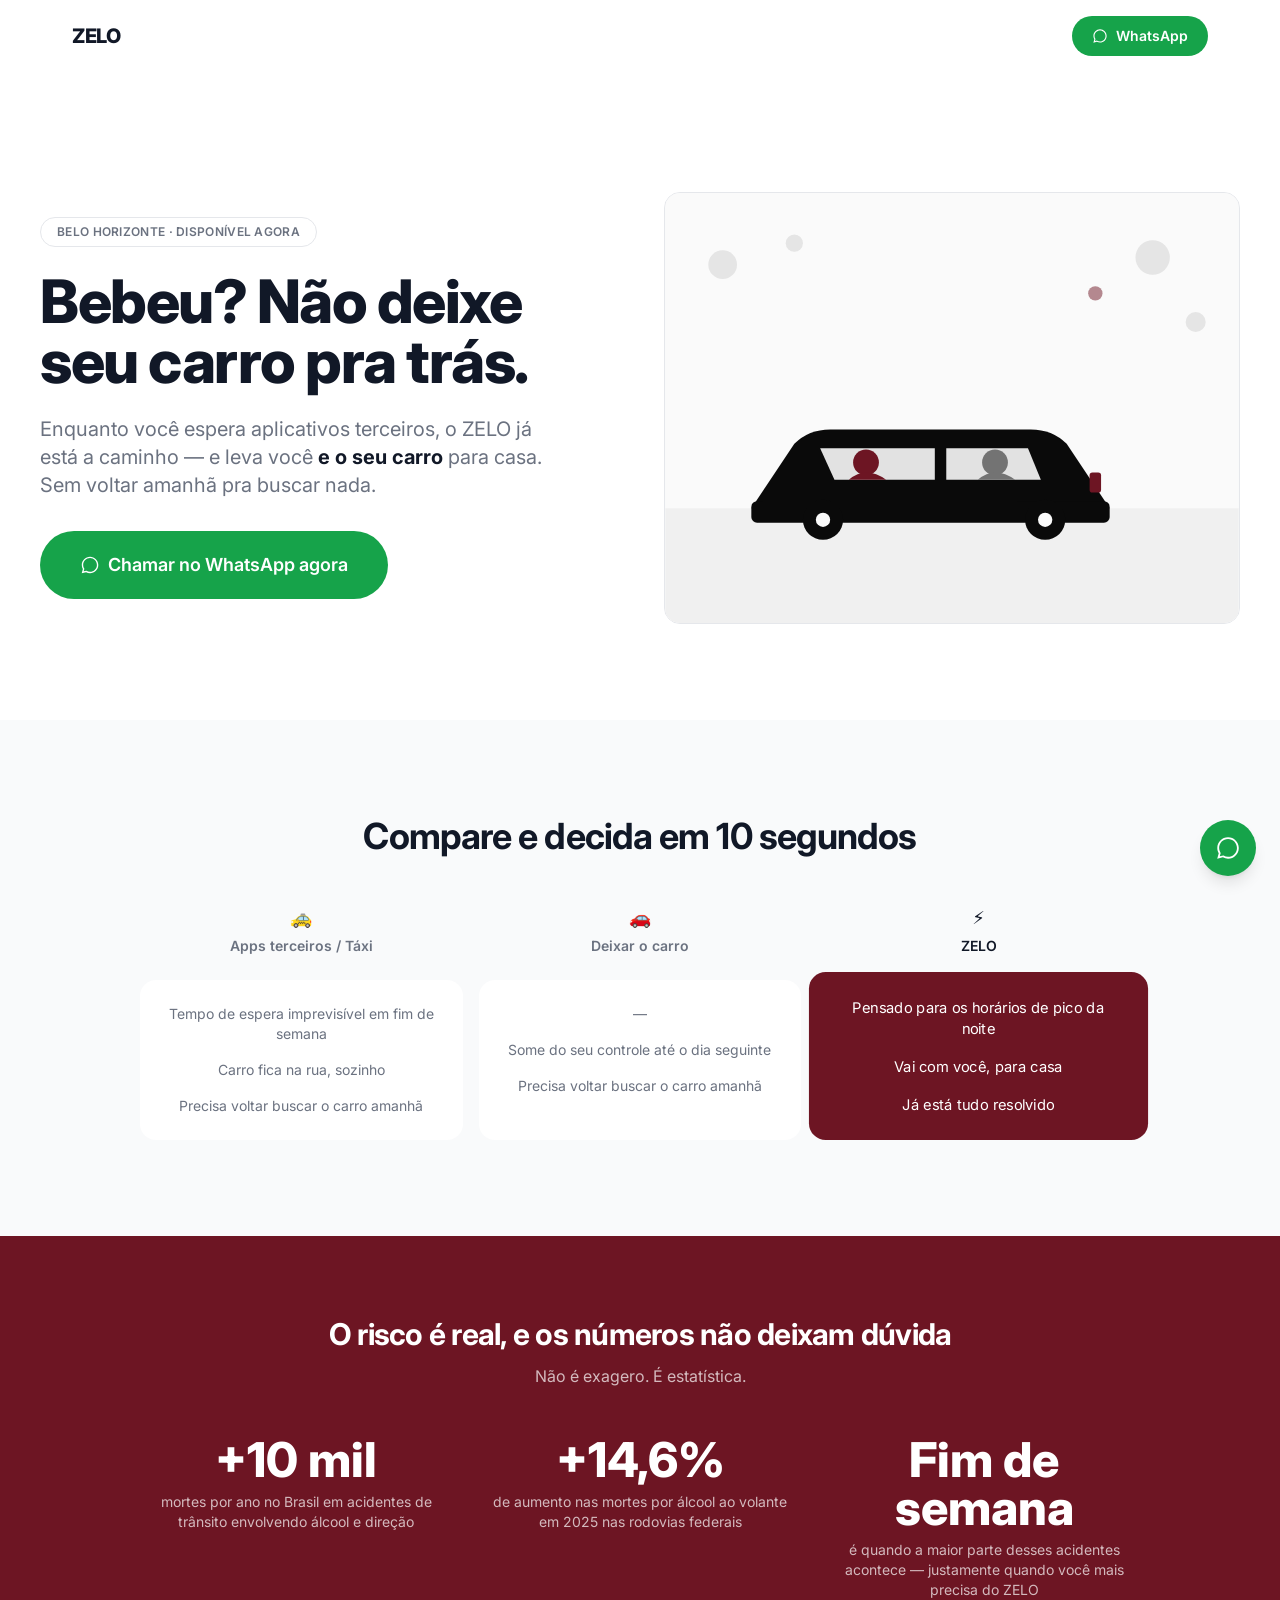
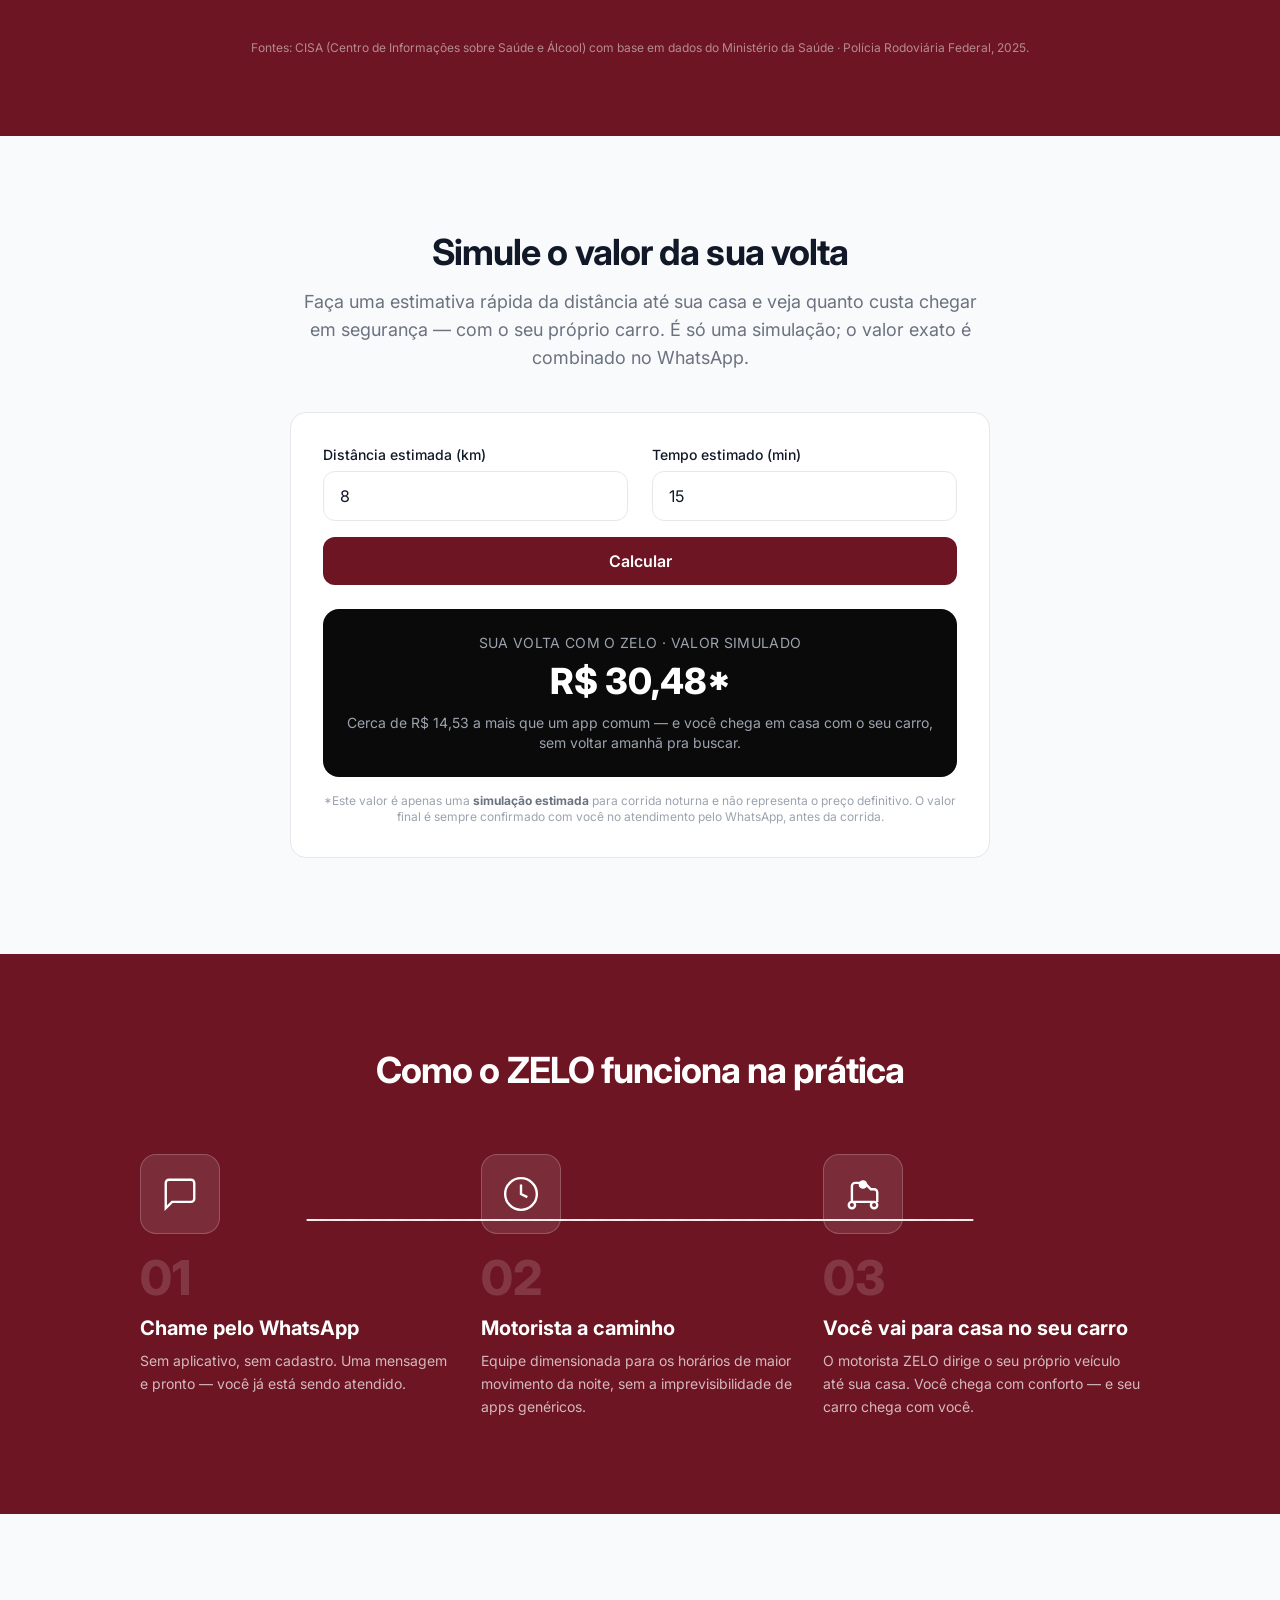
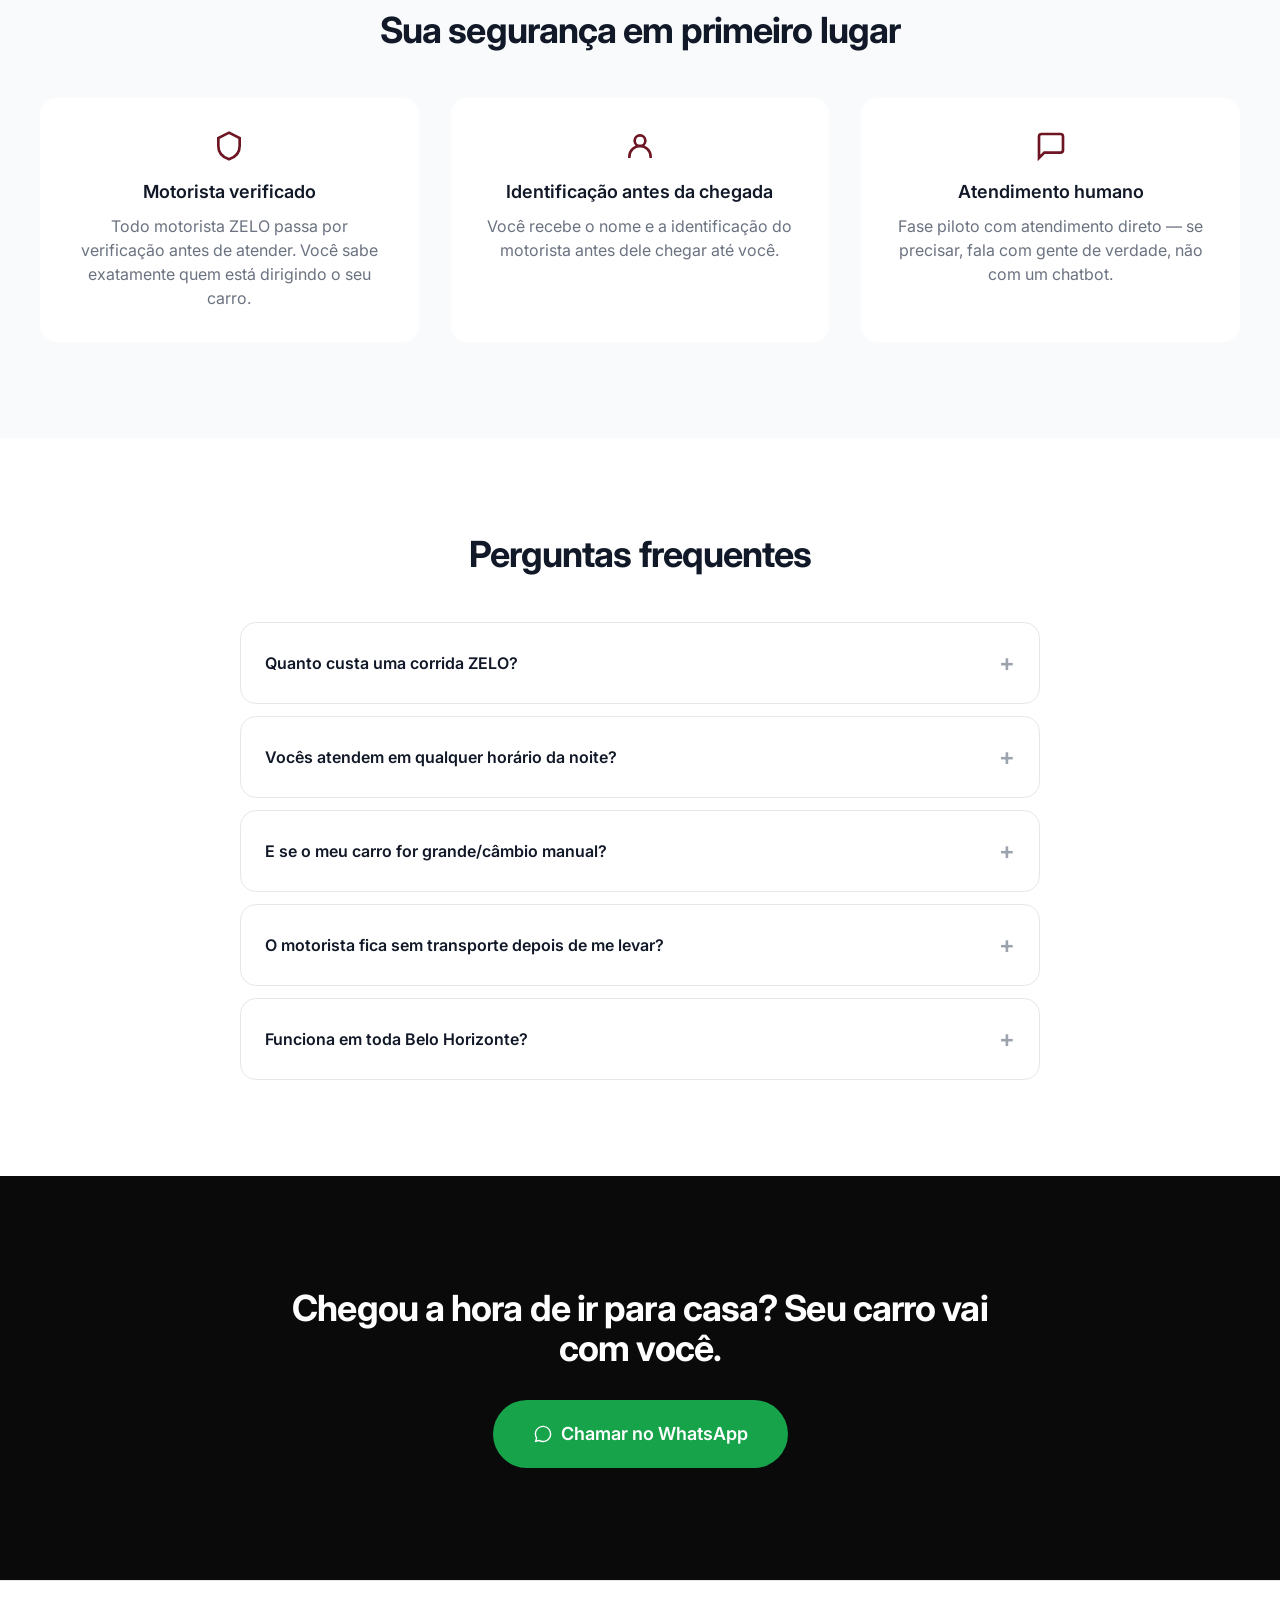
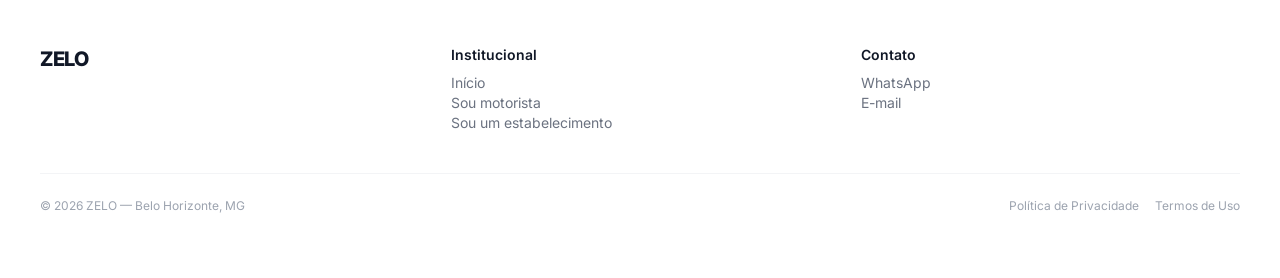
==== zelo-landing-cliente.html @ 06c13528 "WhatsApp e e-mail reais nas 4 paginas Co-Authored-By: Claude Opus 5.5 <noreply@anthropic.com> Claude" ====
<!DOCTYPE html>
<html lang="pt-BR">
<head>
<meta charset="UTF-8">
<meta name="viewport" content="width=device-width, initial-scale=1.0">
<meta name="color-scheme" content="light">
<title>ZELO — Bebeu? Não deixe seu carro pra trás | Belo Horizonte</title>
<meta name="description" content="Chame o ZELO no WhatsApp e vá para casa no seu próprio carro com segurança. Mais rápido que aplicativos terceiros, sem voltar amanhã buscar o carro. Belo Horizonte.">
<meta name="keywords" content="motorista particular, não dirigir depois de beber, volta segura, lei seca, Belo Horizonte">

<meta property="og:title" content="ZELO — Bebeu? Não deixe seu carro pra trás">
<meta property="og:description" content="Chame o ZELO e vá para casa no seu próprio carro, com segurança e rapidez.">
<meta property="og:type" content="website">
<meta property="og:locale" content="pt_BR">

<script type="application/ld+json">
{
  "@context": "https://schema.org",
  "@type": "LocalBusiness",
  "name": "ZELO",
  "description": "Motorista que leva você e o seu próprio veículo para casa com segurança após consumo de álcool.",
  "areaServed": "Belo Horizonte, MG",
  "priceRange": "$$"
}
</script>

<link rel="preconnect" href="https://fonts.googleapis.com">
<link rel="preconnect" href="https://fonts.gstatic.com" crossorigin>
<link href="https://fonts.googleapis.com/css2?family=Inter:wght@400;500;600;700;800&display=swap" rel="stylesheet">
<link rel="stylesheet" href="zelo.min.css">
</head>
<body class="bg-white text-gray-900 antialiased">

<!-- NAVBAR -->
<header id="navbar" class="fixed top-0 left-0 right-0 z-40">
  <nav class="max-w-[1200px] mx-auto px-6 lg:px-8 h-[72px] flex items-center justify-between">
    <a href="index.html" class="text-xl font-extrabold tracking-tight">ZELO</a>
    <a href="https://wa.me/5531973619814" target="_blank" rel="noopener"
       class="flex items-center gap-2 bg-success text-white px-5 py-2.5 rounded-full text-sm font-semibold hover:brightness-110 transition">
      <svg width="16" height="16" viewBox="0 0 24 24" fill="currentColor" aria-hidden="true"><path d="M12.04 2C6.58 2 2.13 6.45 2.13 11.91c0 1.75.46 3.45 1.32 4.95L2.05 22l5.25-1.38c1.45.79 3.08 1.21 4.74 1.21 5.46 0 9.91-4.45 9.91-9.91S17.5 2 12.04 2zm0 18.15c-1.48 0-2.93-.4-4.2-1.15l-.3-.18-3.12.82.83-3.04-.2-.31a8.18 8.18 0 01-1.26-4.38c0-4.54 3.7-8.24 8.25-8.24 4.54 0 8.24 3.7 8.24 8.24 0 4.55-3.7 8.24-8.24 8.24z"/></svg>
      WhatsApp
    </a>
  </nav>
</header>

<main>

  <!-- HERO -->
  <section class="pt-40 pb-16 lg:pt-48 lg:pb-24 px-6 lg:px-8">
    <div class="max-w-[1200px] mx-auto grid lg:grid-cols-2 gap-12 items-center">
      <div>
        <span class="inline-block text-xs font-semibold uppercase tracking-wide text-gray-500 border border-gray-200 rounded-full px-4 py-1.5 mb-6">
          Belo Horizonte · Disponível agora
        </span>
        <h1 class="text-4xl lg:text-6xl font-extrabold tracking-tight leading-[1.1] mb-6">
          Bebeu? Não deixe seu carro pra trás.
        </h1>
        <p class="text-lg lg:text-xl text-gray-500 leading-relaxed mb-8 max-w-lg">
          Enquanto você espera aplicativos terceiros, o ZELO já está a caminho — e leva você <strong class="text-gray-900">e o seu carro</strong> para casa. Sem voltar amanhã pra buscar nada.
        </p>
        <a href="https://wa.me/5531973619814" target="_blank" rel="noopener"
           class="inline-flex items-center gap-2 bg-success text-white px-10 py-5 rounded-full font-semibold text-lg hover:brightness-110 transition">
          <svg width="20" height="20" viewBox="0 0 24 24" fill="currentColor"><path d="M12.04 2C6.58 2 2.13 6.45 2.13 11.91c0 1.75.46 3.45 1.32 4.95L2.05 22l5.25-1.38c1.45.79 3.08 1.21 4.74 1.21 5.46 0 9.91-4.45 9.91-9.91S17.5 2 12.04 2zm0 18.15c-1.48 0-2.93-.4-4.2-1.15l-.3-.18-3.12.82.83-3.04-.2-.31a8.18 8.18 0 01-1.26-4.38c0-4.54 3.7-8.24 8.25-8.24 4.54 0 8.24 3.7 8.24 8.24 0 4.55-3.7 8.24-8.24 8.24z"/></svg>
          Chamar no WhatsApp agora
        </a>
      </div>

      <div class="aspect-[4/3] rounded-2xl bg-gray-50 border border-gray-200 overflow-hidden">
        <svg viewBox="0 0 400 300" class="w-full h-full" xmlns="http://www.w3.org/2000/svg">
          <rect width="400" height="300" fill="#FAFAFA"/>
          <!-- city lights bokeh -->
          <circle cx="40" cy="50" r="10" fill="#E5E5E5"/>
          <circle cx="90" cy="35" r="6" fill="#E5E5E5"/>
          <circle cx="340" cy="45" r="12" fill="#E5E5E5"/>
          <circle cx="300" cy="70" r="5" fill="#6D1523" opacity="0.5"/>
          <circle cx="370" cy="90" r="7" fill="#E5E5E5"/>
          <!-- ground -->
          <rect x="0" y="220" width="400" height="80" fill="#F0F0F0"/>
          <!-- car body -->
          <path d="M60 220 L90 175 Q100 165 115 165 L255 165 Q270 165 280 175 L310 220 Z" fill="#0A0A0A"/>
          <rect x="60" y="215" width="250" height="15" rx="4" fill="#0A0A0A"/>
          <!-- windows -->
          <path d="M108 178 L118 200 L188 200 L188 178 Z" fill="#FAFAFA" opacity="0.9"/>
          <path d="M196 178 L196 200 L262 200 L253 178 Z" fill="#FAFAFA" opacity="0.9"/>
          <!-- driver silhouette (front) -->
          <circle cx="230" cy="188" r="9" fill="#737373"/>
          <path d="M218 200 Q230 190 244 200 L244 200 L218 200 Z" fill="#737373"/>
          <!-- passenger silhouette (back seat) -->
          <circle cx="140" cy="188" r="9" fill="#6D1523"/>
          <path d="M128 200 Q140 190 154 200 L154 200 L128 200 Z" fill="#6D1523"/>
          <!-- wheels -->
          <circle cx="110" cy="228" r="14" fill="#0A0A0A"/>
          <circle cx="110" cy="228" r="5" fill="#FAFAFA"/>
          <circle cx="265" cy="228" r="14" fill="#0A0A0A"/>
          <circle cx="265" cy="228" r="5" fill="#FAFAFA"/>
          <!-- taillight -->
          <rect x="296" y="195" width="8" height="14" rx="2" fill="#6D1523"/>
        </svg>
      </div>
    </div>
  </section>

  <!-- COMPARATIVO -->
  <section class="py-16 lg:py-24 px-6 lg:px-8 bg-gray-50">
    <div class="max-w-[1000px] mx-auto">
      <h2 class="text-3xl lg:text-4xl font-bold tracking-tight text-center mb-12 reveal">
        Compare e decida em 10 segundos
      </h2>

      <div class="grid grid-cols-3 gap-2 sm:gap-4 reveal">
        <!-- Header row -->
        <div class="text-center pb-2">
          <span class="text-lg">🚕</span>
          <p class="text-xs sm:text-sm font-semibold text-gray-500 mt-1">Apps terceiros / Táxi</p>
        </div>
        <div class="text-center pb-2">
          <span class="text-lg">🚗</span>
          <p class="text-xs sm:text-sm font-semibold text-gray-500 mt-1">Deixar o carro</p>
        </div>
        <div class="text-center pb-2">
          <span class="text-lg">⚡</span>
          <p class="text-xs sm:text-sm font-semibold mt-1">ZELO</p>
        </div>

        <!-- Column bodies -->
        <div class="bg-white rounded-2xl p-4 sm:p-6 text-center text-xs sm:text-sm text-gray-500 space-y-4">
          <p>Tempo de espera imprevisível em fim de semana</p>
          <p>Carro fica na rua, sozinho</p>
          <p>Precisa voltar buscar o carro amanhã</p>
        </div>
        <div class="bg-white rounded-2xl p-4 sm:p-6 text-center text-xs sm:text-sm text-gray-500 space-y-4">
          <p>—</p>
          <p>Some do seu controle até o dia seguinte</p>
          <p>Precisa voltar buscar o carro amanhã</p>
        </div>
        <div class="bg-accent text-white rounded-2xl p-4 sm:p-6 text-center text-xs sm:text-sm space-y-4 lg:scale-105 lg:-translate-y-1">
          <p>Pensado para os horários de pico da noite</p>
          <p>Vai com você, para casa</p>
          <p>Já está tudo resolvido</p>
        </div>
      </div>
    </div>
  </section>

  <!-- ESTATÍSTICAS -->
  <section class="py-16 lg:py-20 px-6 lg:px-8 bg-accent text-white">
    <div class="max-w-[1000px] mx-auto text-center">
      <h2 class="text-2xl lg:text-3xl font-bold tracking-tight mb-3 reveal">O risco é real, e os números não deixam dúvida</h2>
      <p class="text-white/70 mb-12 reveal">Não é exagero. É estatística.</p>

      <div class="grid sm:grid-cols-3 gap-6 lg:gap-8">
        <div class="reveal">
          <p class="text-4xl lg:text-5xl font-extrabold">+10 mil</p>
          <p class="text-white/70 mt-2 text-sm">mortes por ano no Brasil em acidentes de trânsito envolvendo álcool e direção</p>
        </div>
        <div class="reveal">
          <p class="text-4xl lg:text-5xl font-extrabold">+14,6%</p>
          <p class="text-white/70 mt-2 text-sm">de aumento nas mortes por álcool ao volante em 2025 nas rodovias federais</p>
        </div>
        <div class="reveal">
          <p class="text-4xl lg:text-5xl font-extrabold">Fim de semana</p>
          <p class="text-white/70 mt-2 text-sm">é quando a maior parte desses acidentes acontece — justamente quando você mais precisa do ZELO</p>
        </div>
      </div>

      <p class="text-xs text-white/50 mt-10">Fontes: CISA (Centro de Informações sobre Saúde e Álcool) com base em dados do Ministério da Saúde · Polícia Rodoviária Federal, 2025.</p>
    </div>
  </section>

  <!-- CALCULADORA CLIENTE -->
  <section id="calculadora" class="py-16 lg:py-24 px-6 lg:px-8 bg-gray-50">
    <div class="max-w-[700px] mx-auto">
      <div class="text-center mb-10 reveal">
        <h2 class="text-3xl lg:text-4xl font-bold tracking-tight">Simule o valor da sua volta</h2>
        <p class="text-gray-500 mt-4 text-lg">Faça uma estimativa rápida da distância até sua casa e veja quanto custa chegar em segurança — com o seu próprio carro. É só uma simulação; o valor exato é combinado no WhatsApp.</p>
      </div>

      <div class="bg-white rounded-2xl p-8 border border-gray-200 reveal">
        <div class="grid sm:grid-cols-2 gap-6 mb-4">
          <div>
            <label for="calc-cli-km" class="block text-sm font-medium mb-1.5">Distância estimada (km)</label>
            <input type="number" id="calc-cli-km" min="0" step="1" value="8"
                   class="w-full border border-gray-200 rounded-xl px-4 py-3 focus:border-gray-900 outline-none transition-colors">
          </div>
          <div>
            <label for="calc-cli-min" class="block text-sm font-medium mb-1.5">Tempo estimado (min)</label>
            <input type="number" id="calc-cli-min" min="0" step="1" value="15"
                   class="w-full border border-gray-200 rounded-xl px-4 py-3 focus:border-gray-900 outline-none transition-colors">
          </div>
        </div>

        <button id="btn-calc-cli"
                class="w-full mb-6 bg-accent text-white py-3 rounded-xl font-semibold hover:bg-accent-dark transition-colors duration-300">
          Calcular
        </button>

        <div class="bg-black text-white rounded-2xl p-6 text-center">
          <p class="text-sm text-gray-400 uppercase tracking-wide">Sua volta com o ZELO · valor simulado</p>
          <p class="text-4xl font-extrabold mt-2"><span id="calc-cli-preco">R$ 30,48</span>*</p>
          <p class="text-sm text-gray-400 mt-3" id="calc-cli-comparativo">Cerca de R$ 14 a mais que um app comum — e você chega em casa com o seu carro, sem voltar amanhã pra buscar.</p>
        </div>

        <p class="text-xs text-gray-400 mt-4 text-center">*Este valor é apenas uma <strong class="text-gray-500">simulação estimada</strong> para corrida noturna e não representa o preço definitivo. O valor final é sempre confirmado com você no atendimento pelo WhatsApp, antes da corrida.</p>
      </div>
    </div>
  </section>

  <!-- COMO FUNCIONA -->
  <section id="como-funciona" class="py-16 lg:py-24 px-6 lg:px-8 bg-accent text-white overflow-hidden">
    <div class="max-w-[1000px] mx-auto">
      <div class="text-center max-w-2xl mx-auto mb-16 reveal">
        <h2 class="text-3xl lg:text-4xl font-bold tracking-tight">Como o ZELO funciona na prática</h2>
      </div>

      <!-- Linha conectora SVG animada (desktop) -->
      <div class="hidden lg:block absolute left-0 right-0 pointer-events-none" style="height:2px;top:0" aria-hidden="true"></div>

      <div class="relative">
        <!-- SVG da linha conectora — desktop only -->
        <svg id="connector-cli" class="hidden lg:block absolute top-16 left-0 w-full" height="4" viewBox="0 0 900 4" preserveAspectRatio="none" aria-hidden="true">
          <line x1="150" y1="2" x2="750" y2="2" stroke="rgba(255,255,255,0.25)" stroke-width="2" stroke-dasharray="6 6"/>
          <line id="connector-cli-animated" x1="150" y1="2" x2="750" y2="2" stroke="rgba(255,255,255,0.9)" stroke-width="2" stroke-dasharray="600" stroke-dashoffset="600" style="transition:stroke-dashoffset 1.2s ease"/>
        </svg>

        <div class="grid lg:grid-cols-3 gap-12 lg:gap-6">

          <!-- Passo 1 -->
          <div class="step-cli reveal flex flex-col items-center text-center lg:items-start lg:text-left">
            <div class="w-20 h-20 rounded-2xl bg-white/10 border border-white/20 flex items-center justify-center mb-5 step-icon" style="transition: transform 0.4s ease, box-shadow 0.4s ease">
              <svg width="38" height="38" viewBox="0 0 24 24" fill="none" stroke="white" stroke-width="1.5">
                <path d="M21 15a2 2 0 01-2 2H7l-4 4V5a2 2 0 012-2h14a2 2 0 012 2z"/>
              </svg>
            </div>
            <span class="text-5xl font-extrabold text-white/15 leading-none mb-3">01</span>
            <h3 class="font-bold text-xl mb-2">Chame pelo WhatsApp</h3>
            <p class="text-white/70 text-sm leading-relaxed">Sem aplicativo, sem cadastro. Uma mensagem e pronto — você já está sendo atendido.</p>
          </div>

          <!-- Passo 2 -->
          <div class="step-cli reveal flex flex-col items-center text-center lg:items-start lg:text-left">
            <div class="w-20 h-20 rounded-2xl bg-white/10 border border-white/20 flex items-center justify-center mb-5 step-icon" style="transition: transform 0.4s ease, box-shadow 0.4s ease">
              <svg width="38" height="38" viewBox="0 0 24 24" fill="none" stroke="white" stroke-width="1.5">
                <circle cx="12" cy="12" r="10"/>
                <polyline points="12 6 12 12 16 14"/>
              </svg>
            </div>
            <span class="text-5xl font-extrabold text-white/15 leading-none mb-3">02</span>
            <h3 class="font-bold text-xl mb-2">Motorista a caminho</h3>
            <p class="text-white/70 text-sm leading-relaxed">Equipe dimensionada para os horários de maior movimento da noite, sem a imprevisibilidade de apps genéricos.</p>
          </div>

          <!-- Passo 3 -->
          <div class="step-cli reveal flex flex-col items-center text-center lg:items-start lg:text-left">
            <div class="w-20 h-20 rounded-2xl bg-white/10 border border-white/20 flex items-center justify-center mb-5 step-icon" style="transition: transform 0.4s ease, box-shadow 0.4s ease">
              <svg width="38" height="38" viewBox="0 0 24 24" fill="none" stroke="white" stroke-width="1.5">
                <path d="M5 17h14M5 17a2 2 0 100 4 2 2 0 000-4zm14 0a2 2 0 100 4 2 2 0 000-4zM5 17V7a2 2 0 012-2h6l4 4h2a2 2 0 012 2v6"/>
                <circle cx="12" cy="6" r="2" fill="white"/>
              </svg>
            </div>
            <span class="text-5xl font-extrabold text-white/15 leading-none mb-3">03</span>
            <h3 class="font-bold text-xl mb-2">Você vai para casa no seu carro</h3>
            <p class="text-white/70 text-sm leading-relaxed">O motorista ZELO dirige o seu próprio veículo até sua casa. Você chega com conforto — e seu carro chega com você.</p>
          </div>

        </div>
      </div>
    </div>
  </section>

  <!-- CONFIANÇA -->
  <section class="py-16 lg:py-24 px-6 lg:px-8 bg-gray-50">
    <div class="max-w-[1200px] mx-auto">
      <h2 class="text-3xl lg:text-4xl font-bold tracking-tight text-center mb-12 reveal">Sua segurança em primeiro lugar</h2>

      <div class="grid md:grid-cols-3 gap-6 lg:gap-8">
        <div class="reveal bg-white rounded-2xl p-8 text-center">
          <svg class="mx-auto" width="32" height="32" viewBox="0 0 24 24" fill="none" stroke="#6D1523" stroke-width="2"><path d="M12 2l8 4v6c0 5-3.5 8.5-8 10-4.5-1.5-8-5-8-10V6l8-4z"/></svg>
          <h3 class="font-semibold text-lg mt-4">Motorista verificado</h3>
          <p class="text-gray-500 mt-2">Todo motorista ZELO passa por verificação antes de atender. Você sabe exatamente quem está dirigindo o seu carro.</p>
        </div>
        <div class="reveal bg-white rounded-2xl p-8 text-center">
          <svg class="mx-auto" width="32" height="32" viewBox="0 0 24 24" fill="none" stroke="#6D1523" stroke-width="2"><circle cx="12" cy="8" r="4"/><path d="M4 21v-1a8 8 0 0116 0v1"/></svg>
          <h3 class="font-semibold text-lg mt-4">Identificação antes da chegada</h3>
          <p class="text-gray-500 mt-2">Você recebe o nome e a identificação do motorista antes dele chegar até você.</p>
        </div>
        <div class="reveal bg-white rounded-2xl p-8 text-center">
          <svg class="mx-auto" width="32" height="32" viewBox="0 0 24 24" fill="none" stroke="#6D1523" stroke-width="2"><path d="M21 15a2 2 0 01-2 2H7l-4 4V5a2 2 0 012-2h14a2 2 0 012 2z"/></svg>
          <h3 class="font-semibold text-lg mt-4">Atendimento humano</h3>
          <p class="text-gray-500 mt-2">Fase piloto com atendimento direto — se precisar, fala com gente de verdade, não com um chatbot.</p>
        </div>
      </div>
    </div>
  </section>

  <!-- FAQ -->
  <section class="py-16 lg:py-24 px-6 lg:px-8">
    <div class="max-w-[800px] mx-auto">
      <h2 class="text-3xl lg:text-4xl font-bold tracking-tight text-center mb-12 reveal">Perguntas frequentes</h2>

      <div class="space-y-3">
        <div class="faq-item reveal border border-gray-200 rounded-2xl px-6 py-2">
          <button class="faq-trigger w-full flex items-center justify-between py-4 text-left font-semibold" aria-expanded="false">
            <span>Quanto custa uma corrida ZELO?</span>
            <span class="faq-icon text-2xl text-gray-400">+</span>
          </button>
          <div class="faq-content"><p class="text-gray-500 pb-4">O valor é combinado direto no WhatsApp, de acordo com a distância até sua casa.</p></div>
        </div>

        <div class="faq-item reveal border border-gray-200 rounded-2xl px-6 py-2">
          <button class="faq-trigger w-full flex items-center justify-between py-4 text-left font-semibold" aria-expanded="false">
            <span>Vocês atendem em qualquer horário da noite?</span>
            <span class="faq-icon text-2xl text-gray-400">+</span>
          </button>
          <div class="faq-content"><p class="text-gray-500 pb-4">Estamos priorizando os horários de maior movimento (fins de semana à noite) na fase piloto, e expandindo a cobertura conforme a demanda.</p></div>
        </div>

        <div class="faq-item reveal border border-gray-200 rounded-2xl px-6 py-2">
          <button class="faq-trigger w-full flex items-center justify-between py-4 text-left font-semibold" aria-expanded="false">
            <span>E se o meu carro for grande/câmbio manual?</span>
            <span class="faq-icon text-2xl text-gray-400">+</span>
          </button>
          <div class="faq-content"><p class="text-gray-500 pb-4">Sem problema — nossos motoristas são preparados para dirigir diferentes tipos de veículo. Se tiver alguma particularidade, é só avisar na hora de chamar.</p></div>
        </div>

        <div class="faq-item reveal border border-gray-200 rounded-2xl px-6 py-2">
          <button class="faq-trigger w-full flex items-center justify-between py-4 text-left font-semibold" aria-expanded="false">
            <span>O motorista fica sem transporte depois de me levar?</span>
            <span class="faq-icon text-2xl text-gray-400">+</span>
          </button>
          <div class="faq-content"><p class="text-gray-500 pb-4">Não. O motorista ZELO recebe entre 2,5 e 3 vezes mais por corrida do que em aplicativos terceiros, o que torna o custo do próprio retorno irrisório — ele organiza isso por conta própria, sem qualquer impacto no seu atendimento.</p></div>
        </div>

        <div class="faq-item reveal border border-gray-200 rounded-2xl px-6 py-2">
          <button class="faq-trigger w-full flex items-center justify-between py-4 text-left font-semibold" aria-expanded="false">
            <span>Funciona em toda Belo Horizonte?</span>
            <span class="faq-icon text-2xl text-gray-400">+</span>
          </button>
          <div class="faq-content"><p class="text-gray-500 pb-4">Estamos priorizando as regiões com maior concentração de bares e vida noturna na fase piloto.</p></div>
        </div>
      </div>
    </div>
  </section>

  <!-- CTA FINAL -->
  <section class="py-20 lg:py-28 px-6 lg:px-8 bg-black text-white text-center">
    <div class="max-w-[700px] mx-auto reveal">
      <h2 class="text-3xl lg:text-4xl font-bold tracking-tight mb-8">
        Chegou a hora de ir para casa? Seu carro vai com você.
      </h2>
      <a href="https://wa.me/5531973619814" target="_blank" rel="noopener"
         class="inline-flex items-center gap-2 bg-success text-white px-10 py-5 rounded-full font-semibold text-lg hover:brightness-110 transition">
        <svg width="20" height="20" viewBox="0 0 24 24" fill="currentColor"><path d="M12.04 2C6.58 2 2.13 6.45 2.13 11.91c0 1.75.46 3.45 1.32 4.95L2.05 22l5.25-1.38c1.45.79 3.08 1.21 4.74 1.21 5.46 0 9.91-4.45 9.91-9.91S17.5 2 12.04 2zm0 18.15c-1.48 0-2.93-.4-4.2-1.15l-.3-.18-3.12.82.83-3.04-.2-.31a8.18 8.18 0 01-1.26-4.38c0-4.54 3.7-8.24 8.25-8.24 4.54 0 8.24 3.7 8.24 8.24 0 4.55-3.7 8.24-8.24 8.24z"/></svg>
        Chamar no WhatsApp
      </a>
    </div>
  </section>

</main>

<!-- FOOTER -->
<footer class="py-16 px-6 lg:px-8 border-t border-gray-200">
  <div class="max-w-[1200px] mx-auto grid sm:grid-cols-3 gap-8 text-sm">
    <div><span class="text-xl font-extrabold tracking-tight">ZELO</span></div>
    <div>
      <p class="font-semibold mb-2">Institucional</p>
      <a href="index.html" class="block text-gray-500 hover:text-black transition-colors">Início</a>
      <a href="zelo-landing-motorista.html" class="block text-gray-500 hover:text-black transition-colors">Sou motorista</a>
      <a href="zelo-landing-page.html" class="block text-gray-500 hover:text-black transition-colors">Sou um estabelecimento</a>
    </div>
    <div>
      <p class="font-semibold mb-2">Contato</p>
      <a href="https://wa.me/5531973619814" class="block text-gray-500 hover:text-black transition-colors">WhatsApp</a>
      <a href="mailto:zeloomotoristaamigo@gmail.com" class="block text-gray-500 hover:text-black transition-colors">E-mail</a>
    </div>
  </div>
  <div class="max-w-[1200px] mx-auto mt-10 pt-6 border-t border-gray-100 flex flex-col sm:flex-row justify-between gap-4 text-xs text-gray-400">
    <p>&copy; 2026 ZELO — Belo Horizonte, MG</p>
    <div class="flex gap-4">
      <a href="#" class="hover:text-gray-600">Política de Privacidade</a>
      <a href="#" class="hover:text-gray-600">Termos de Uso</a>
    </div>
  </div>
</footer>

<!-- FLOATING WHATSAPP BUTTON -->
<a id="floating-wa" href="https://wa.me/5531973619814" target="_blank" rel="noopener" aria-label="Falar no WhatsApp"
   class="fixed bottom-6 right-6 z-50 w-14 h-14 rounded-full bg-success shadow-lg flex items-center justify-center hover:brightness-110 transition-opacity duration-200">
  <svg width="26" height="26" viewBox="0 0 24 24" fill="white"><path d="M12.04 2C6.58 2 2.13 6.45 2.13 11.91c0 1.75.46 3.45 1.32 4.95L2.05 22l5.25-1.38c1.45.79 3.08 1.21 4.74 1.21 5.46 0 9.91-4.45 9.91-9.91S17.5 2 12.04 2zm0 18.15c-1.48 0-2.93-.4-4.2-1.15l-.3-.18-3.12.82.83-3.04-.2-.31a8.18 8.18 0 01-1.26-4.38c0-4.54 3.7-8.24 8.25-8.24 4.54 0 8.24 3.7 8.24 8.24 0 4.55-3.7 8.24-8.24 8.24z"/></svg>
</a>

<script>
  const navbar = document.getElementById('navbar');
  window.addEventListener('scroll', () => {
    navbar.classList.toggle('scrolled', window.scrollY > 80);
  });

  const revealEls = document.querySelectorAll('.reveal');
  const observer = new IntersectionObserver((entries) => {
    entries.forEach((entry, i) => {
      if (entry.isIntersecting) {
        setTimeout(() => entry.target.classList.add('is-visible'), i * 60);
        observer.unobserve(entry.target);
      }
    });
  }, { threshold: 0.15 });
  revealEls.forEach(el => observer.observe(el));

  document.querySelectorAll('.faq-item').forEach(item => {
    const trigger = item.querySelector('.faq-trigger');
    trigger.addEventListener('click', () => {
      const isOpen = item.classList.contains('open');
      document.querySelectorAll('.faq-item').forEach(i => {
        i.classList.remove('open');
        i.querySelector('.faq-trigger').setAttribute('aria-expanded', 'false');
      });
      if (!isOpen) {
        item.classList.add('open');
        trigger.setAttribute('aria-expanded', 'true');
      }
    });
  });

  // ===== CALCULADORA DE PREÇO (cliente) =====
  // Parâmetros de tarifa ZELO — edite aqui se os valores mudarem
  // (devem ficar iguais aos da página do motorista e da planilha operacional)
  const TARIFA = {
    bandeirada: 6,       // R$ partida
    precoKm: 2,          // R$ por km
    precoMin: 0.30,      // R$ por minuto
    corridaMinima: 18,   // R$ nenhuma corrida sai abaixo disso
    adicNoturno: 0.15,   // 15% (operação é 100% noturna)
    comissao: 0.25,      // ZELO fica com 25%, motorista com 75%
    // Benchmark apps terceiros (referência: tabela de mercado BH 2026)
    outroBandeirada: 1.8,
    outroKm: 1.3,
    outroMin: 0.25,
  };

  function calcularPrecoZelo(km, minutos) {
    const subtotal = TARIFA.bandeirada + (km * TARIFA.precoKm) + (minutos * TARIFA.precoMin);
    const adicNoturno = subtotal * TARIFA.adicNoturno; // sempre noturno
    const precoAntesMinima = subtotal + adicNoturno;
    return Math.max(precoAntesMinima, TARIFA.corridaMinima);
  }

  function calcularPrecoOutro(km, minutos) {
    return TARIFA.outroBandeirada + (km * TARIFA.outroKm) + (minutos * TARIFA.outroMin);
  }

  function formatarReal(valor) {
    return 'R$ ' + valor.toFixed(2).replace('.', ',');
  }

  const cliKm = document.getElementById('calc-cli-km');
  const cliMin = document.getElementById('calc-cli-min');
  const cliPreco = document.getElementById('calc-cli-preco');
  const cliComparativo = document.getElementById('calc-cli-comparativo');

  function atualizarCalcCliente() {
    const km = parseFloat(cliKm.value) || 0;
    const minutos = parseFloat(cliMin.value) || 0;
    const precoZelo = calcularPrecoZelo(km, minutos);
    const precoOutro = calcularPrecoOutro(km, minutos);
    const diferenca = precoZelo - precoOutro;

    cliPreco.textContent = formatarReal(precoZelo);

    if (diferenca > 0) {
      cliComparativo.textContent =
        `Cerca de ${formatarReal(diferenca)} a mais que um app comum — e você chega em casa com o seu carro, sem voltar amanhã pra buscar.`;
    } else {
      cliComparativo.textContent =
        'E você chega em casa com o seu próprio carro, sem voltar amanhã pra buscar.';
    }
  }

  // Botão Calcular + Enter + atualização automática ao digitar
  const btnCli = document.getElementById('btn-calc-cli');
  if (btnCli) {
    btnCli.addEventListener('click', () => { atualizarCalcCliente(); cliKm.blur(); cliMin.blur(); });
  }
  [cliKm, cliMin].forEach(el => {
    el.addEventListener('input', atualizarCalcCliente);
    el.addEventListener('keydown', e => { if (e.key === 'Enter') { atualizarCalcCliente(); el.blur(); } });
  });
  atualizarCalcCliente();

  // ===== LINHA CONECTORA ANIMADA (Como Funciona) =====
  const connectorCli = document.getElementById('connector-cli-animated');
  if (connectorCli) {
    const sectionCli = document.getElementById('como-funciona');
    const connectorObserver = new IntersectionObserver((entries) => {
      entries.forEach(entry => {
        if (entry.isIntersecting) {
          setTimeout(() => { connectorCli.style.strokeDashoffset = '0'; }, 400);
          connectorObserver.unobserve(entry.target);
        }
      });
    }, { threshold: 0.3 });
    if (sectionCli) connectorObserver.observe(sectionCli);

    // Hover nos ícones dos passos
    document.querySelectorAll('.step-icon').forEach(icon => {
      icon.addEventListener('mouseenter', () => {
        icon.style.transform = 'translateY(-4px)';
        icon.style.boxShadow = '0 12px 32px rgba(0,0,0,0.25)';
      });
      icon.addEventListener('mouseleave', () => {
        icon.style.transform = 'translateY(0)';
        icon.style.boxShadow = 'none';
      });
    });
  }
</script>

</body>
</html>
---- zelo.min.css ----
*,:after,:before{--tw-border-spacing-x:0;--tw-border-spacing-y:0;--tw-translate-x:0;--tw-translate-y:0;--tw-rotate:0;--tw-skew-x:0;--tw-skew-y:0;--tw-scale-x:1;--tw-scale-y:1;--tw-pan-x: ;--tw-pan-y: ;--tw-pinch-zoom: ;--tw-scroll-snap-strictness:proximity;--tw-gradient-from-position: ;--tw-gradient-via-position: ;--tw-gradient-to-position: ;--tw-ordinal: ;--tw-slashed-zero: ;--tw-numeric-figure: ;--tw-numeric-spacing: ;--tw-numeric-fraction: ;--tw-ring-inset: ;--tw-ring-offset-width:0px;--tw-ring-offset-color:#fff;--tw-ring-color:rgba(59,130,246,.5);--tw-ring-offset-shadow:0 0 #0000;--tw-ring-shadow:0 0 #0000;--tw-shadow:0 0 #0000;--tw-shadow-colored:0 0 #0000;--tw-blur: ;--tw-brightness: ;--tw-contrast: ;--tw-grayscale: ;--tw-hue-rotate: ;--tw-invert: ;--tw-saturate: ;--tw-sepia: ;--tw-drop-shadow: ;--tw-backdrop-blur: ;--tw-backdrop-brightness: ;--tw-backdrop-contrast: ;--tw-backdrop-grayscale: ;--tw-backdrop-hue-rotate: ;--tw-backdrop-invert: ;--tw-backdrop-opacity: ;--tw-backdrop-saturate: ;--tw-backdrop-sepia: ;--tw-contain-size: ;--tw-contain-layout: ;--tw-contain-paint: ;--tw-contain-style: }::backdrop{--tw-border-spacing-x:0;--tw-border-spacing-y:0;--tw-translate-x:0;--tw-translate-y:0;--tw-rotate:0;--tw-skew-x:0;--tw-skew-y:0;--tw-scale-x:1;--tw-scale-y:1;--tw-pan-x: ;--tw-pan-y: ;--tw-pinch-zoom: ;--tw-scroll-snap-strictness:proximity;--tw-gradient-from-position: ;--tw-gradient-via-position: ;--tw-gradient-to-position: ;--tw-ordinal: ;--tw-slashed-zero: ;--tw-numeric-figure: ;--tw-numeric-spacing: ;--tw-numeric-fraction: ;--tw-ring-inset: ;--tw-ring-offset-width:0px;--tw-ring-offset-color:#fff;--tw-ring-color:rgba(59,130,246,.5);--tw-ring-offset-shadow:0 0 #0000;--tw-ring-shadow:0 0 #0000;--tw-shadow:0 0 #0000;--tw-shadow-colored:0 0 #0000;--tw-blur: ;--tw-brightness: ;--tw-contrast: ;--tw-grayscale: ;--tw-hue-rotate: ;--tw-invert: ;--tw-saturate: ;--tw-sepia: ;--tw-drop-shadow: ;--tw-backdrop-blur: ;--tw-backdrop-brightness: ;--tw-backdrop-contrast: ;--tw-backdrop-grayscale: ;--tw-backdrop-hue-rotate: ;--tw-backdrop-invert: ;--tw-backdrop-opacity: ;--tw-backdrop-saturate: ;--tw-backdrop-sepia: ;--tw-contain-size: ;--tw-contain-layout: ;--tw-contain-paint: ;--tw-contain-style: }/*! tailwindcss v3.4.19 | MIT License | https://tailwindcss.com*/*,:after,:before{box-sizing:border-box;border:0 solid #e5e7eb}:after,:before{--tw-content:""}:host,html{line-height:1.5;-webkit-text-size-adjust:100%;-moz-tab-size:4;-o-tab-size:4;tab-size:4;font-family:Inter,system-ui,-apple-system,sans-serif;font-feature-settings:normal;font-variation-settings:normal;-webkit-tap-highlight-color:transparent}body{margin:0;line-height:inherit}hr{height:0;color:inherit;border-top-width:1px}abbr:where([title]){-webkit-text-decoration:underline dotted;text-decoration:underline dotted}h1,h2,h3,h4,h5,h6{font-size:inherit;font-weight:inherit}a{color:inherit;text-decoration:inherit}b,strong{font-weight:bolder}code,kbd,pre,samp{font-family:ui-monospace,SFMono-Regular,Menlo,Monaco,Consolas,Liberation Mono,Courier New,monospace;font-feature-settings:normal;font-variation-settings:normal;font-size:1em}small{font-size:80%}sub,sup{font-size:75%;line-height:0;position:relative;vertical-align:baseline}sub{bottom:-.25em}sup{top:-.5em}table{text-indent:0;border-color:inherit;border-collapse:collapse}button,input,optgroup,select,textarea{font-family:inherit;font-feature-settings:inherit;font-variation-settings:inherit;font-size:100%;font-weight:inherit;line-height:inherit;letter-spacing:inherit;color:inherit;margin:0;padding:0}button,select{text-transform:none}button,input:where([type=button]),input:where([type=reset]),input:where([type=submit]){-webkit-appearance:button;background-color:transparent;background-image:none}:-moz-focusring{outline:auto}:-moz-ui-invalid{box-shadow:none}progress{vertical-align:baseline}::-webkit-inner-spin-button,::-webkit-outer-spin-button{height:auto}[type=search]{-webkit-appearance:textfield;outline-offset:-2px}::-webkit-search-decoration{-webkit-appearance:none}::-webkit-file-upload-button{-webkit-appearance:button;font:inherit}summary{display:list-item}blockquote,dd,dl,figure,h1,h2,h3,h4,h5,h6,hr,p,pre{margin:0}fieldset{margin:0}fieldset,legend{padding:0}menu,ol,ul{list-style:none;margin:0;padding:0}dialog{padding:0}textarea{resize:vertical}input::-moz-placeholder,textarea::-moz-placeholder{opacity:1;color:#9ca3af}input::placeholder,textarea::placeholder{opacity:1;color:#9ca3af}[role=button],button{cursor:pointer}:disabled{cursor:default}audio,canvas,embed,iframe,img,object,svg,video{display:block;vertical-align:middle}img,video{max-width:100%;height:auto}[hidden]:where(:not([hidden=until-found])){display:none}.pointer-events-none{pointer-events:none}.fixed{position:fixed}.absolute{position:absolute}.relative{position:relative}.inset-0{inset:0}.bottom-6{bottom:1.5rem}.left-0{left:0}.right-0{right:0}.right-6{right:1.5rem}.top-0{top:0}.top-16{top:4rem}.top-6{top:1.5rem}.z-40{z-index:40}.z-50{z-index:50}.mx-auto{margin-left:auto;margin-right:auto}.mb-1\.5{margin-bottom:.375rem}.mb-10{margin-bottom:2.5rem}.mb-12{margin-bottom:3rem}.mb-16{margin-bottom:4rem}.mb-2{margin-bottom:.5rem}.mb-3{margin-bottom:.75rem}.mb-4{margin-bottom:1rem}.mb-5{margin-bottom:1.25rem}.mb-6{margin-bottom:1.5rem}.mb-8{margin-bottom:2rem}.mt-0\.5{margin-top:.125rem}.mt-1{margin-top:.25rem}.mt-10{margin-top:2.5rem}.mt-14{margin-top:3.5rem}.mt-16{margin-top:4rem}.mt-2{margin-top:.5rem}.mt-3{margin-top:.75rem}.mt-4{margin-top:1rem}.mt-6{margin-top:1.5rem}.mt-8{margin-top:2rem}.block{display:block}.inline-block{display:inline-block}.flex{display:flex}.inline-flex{display:inline-flex}.grid{display:grid}.hidden{display:none}.aspect-\[21\/9\]{aspect-ratio:21/9}.aspect-\[4\/3\]{aspect-ratio:4/3}.h-14{height:3.5rem}.h-20{height:5rem}.h-\[72px\]{height:72px}.h-full{height:100%}.w-14{width:3.5rem}.w-20{width:5rem}.w-fit{width:-moz-fit-content;width:fit-content}.w-full{width:100%}.max-w-2xl{max-width:42rem}.max-w-\[1000px\]{max-width:1000px}.max-w-\[1100px\]{max-width:1100px}.max-w-\[1200px\]{max-width:1200px}.max-w-\[600px\]{max-width:600px}.max-w-\[700px\]{max-width:700px}.max-w-\[800px\]{max-width:800px}.max-w-lg{max-width:32rem}.max-w-md{max-width:28rem}.max-w-xl{max-width:36rem}.flex-1{flex:1 1 0%}.shrink-0{flex-shrink:0}.transform{transform:translate(var(--tw-translate-x),var(--tw-translate-y)) rotate(var(--tw-rotate)) skewX(var(--tw-skew-x)) skewY(var(--tw-skew-y)) scaleX(var(--tw-scale-x)) scaleY(var(--tw-scale-y))}.grid-cols-3{grid-template-columns:repeat(3,minmax(0,1fr))}.flex-col{flex-direction:column}.items-start{align-items:flex-start}.items-center{align-items:center}.justify-center{justify-content:center}.justify-between{justify-content:space-between}.gap-1{gap:.25rem}.gap-10{gap:2.5rem}.gap-12{gap:3rem}.gap-2{gap:.5rem}.gap-3{gap:.75rem}.gap-4{gap:1rem}.gap-6{gap:1.5rem}.gap-8{gap:2rem}.space-y-3>:not([hidden])~:not([hidden]){--tw-space-y-reverse:0;margin-top:calc(.75rem*(1 - var(--tw-space-y-reverse)));margin-bottom:calc(.75rem*var(--tw-space-y-reverse))}.space-y-4>:not([hidden])~:not([hidden]){--tw-space-y-reverse:0;margin-top:calc(1rem*(1 - var(--tw-space-y-reverse)));margin-bottom:calc(1rem*var(--tw-space-y-reverse))}.overflow-hidden{overflow:hidden}.rounded-2xl{border-radius:1rem}.rounded-full{border-radius:9999px}.rounded-xl{border-radius:.75rem}.border{border-width:1px}.border-t{border-top-width:1px}.border-accent{--tw-border-opacity:1;border-color:rgb(109 21 35/var(--tw-border-opacity,1))}.border-accent\/40{border-color:rgba(109,21,35,.4)}.border-gray-100{--tw-border-opacity:1;border-color:rgb(243 244 246/var(--tw-border-opacity,1))}.border-gray-200{--tw-border-opacity:1;border-color:rgb(229 231 235/var(--tw-border-opacity,1))}.border-gray-900{--tw-border-opacity:1;border-color:rgb(17 24 39/var(--tw-border-opacity,1))}.border-white{--tw-border-opacity:1;border-color:rgb(255 255 255/var(--tw-border-opacity,1))}.border-white\/10{border-color:hsla(0,0%,100%,.1)}.border-white\/20{border-color:hsla(0,0%,100%,.2)}.bg-accent{--tw-bg-opacity:1;background-color:rgb(109 21 35/var(--tw-bg-opacity,1))}.bg-black{--tw-bg-opacity:1;background-color:rgb(10 10 10/var(--tw-bg-opacity,1))}.bg-gray-50{--tw-bg-opacity:1;background-color:rgb(249 250 251/var(--tw-bg-opacity,1))}.bg-success{--tw-bg-opacity:1;background-color:rgb(22 163 74/var(--tw-bg-opacity,1))}.bg-white{--tw-bg-opacity:1;background-color:rgb(255 255 255/var(--tw-bg-opacity,1))}.bg-white\/10{background-color:hsla(0,0%,100%,.1)}.bg-white\/5{background-color:hsla(0,0%,100%,.05)}.p-3{padding:.75rem}.p-4{padding:1rem}.p-5{padding:1.25rem}.p-6{padding:1.5rem}.p-8{padding:2rem}.px-10{padding-left:2.5rem;padding-right:2.5rem}.px-4{padding-left:1rem;padding-right:1rem}.px-5{padding-left:1.25rem;padding-right:1.25rem}.px-6{padding-left:1.5rem;padding-right:1.5rem}.px-8{padding-left:2rem;padding-right:2rem}.py-1\.5{padding-top:.375rem;padding-bottom:.375rem}.py-14{padding-top:3.5rem;padding-bottom:3.5rem}.py-16{padding-top:4rem;padding-bottom:4rem}.py-2{padding-top:.5rem;padding-bottom:.5rem}.py-2\.5{padding-top:.625rem;padding-bottom:.625rem}.py-20{padding-top:5rem;padding-bottom:5rem}.py-3{padding-top:.75rem;padding-bottom:.75rem}.py-3\.5{padding-top:.875rem;padding-bottom:.875rem}.py-4{padding-top:1rem;padding-bottom:1rem}.py-5{padding-top:1.25rem;padding-bottom:1.25rem}.py-6{padding-top:1.5rem;padding-bottom:1.5rem}.pb-16{padding-bottom:4rem}.pb-2{padding-bottom:.5rem}.pb-20{padding-bottom:5rem}.pb-24{padding-bottom:6rem}.pb-4{padding-bottom:1rem}.pt-40{padding-top:10rem}.pt-6{padding-top:1.5rem}.text-left{text-align:left}.text-center{text-align:center}.text-2xl{font-size:1.5rem;line-height:2rem}.text-3xl{font-size:1.875rem;line-height:2.25rem}.text-4xl{font-size:2.25rem;line-height:2.5rem}.text-5xl{font-size:3rem;line-height:1}.text-base{font-size:1rem;line-height:1.5rem}.text-lg{font-size:1.125rem;line-height:1.75rem}.text-sm{font-size:.875rem;line-height:1.25rem}.text-xl{font-size:1.25rem;line-height:1.75rem}.text-xs{font-size:.75rem;line-height:1rem}.font-bold{font-weight:700}.font-extrabold{font-weight:800}.font-medium{font-weight:500}.font-normal{font-weight:400}.font-semibold{font-weight:600}.uppercase{text-transform:uppercase}.leading-\[1\.1\]{line-height:1.1}.leading-none{line-height:1}.leading-relaxed{line-height:1.625}.tracking-tight{letter-spacing:-.025em}.tracking-wide{letter-spacing:.025em}.text-accent{--tw-text-opacity:1;color:rgb(109 21 35/var(--tw-text-opacity,1))}.text-black{--tw-text-opacity:1;color:rgb(10 10 10/var(--tw-text-opacity,1))}.text-gray-200{--tw-text-opacity:1;color:rgb(229 231 235/var(--tw-text-opacity,1))}.text-gray-300{--tw-text-opacity:1;color:rgb(209 213 219/var(--tw-text-opacity,1))}.text-gray-400{--tw-text-opacity:1;color:rgb(156 163 175/var(--tw-text-opacity,1))}.text-gray-500{--tw-text-opacity:1;color:rgb(107 114 128/var(--tw-text-opacity,1))}.text-gray-700{--tw-text-opacity:1;color:rgb(55 65 81/var(--tw-text-opacity,1))}.text-gray-900{--tw-text-opacity:1;color:rgb(17 24 39/var(--tw-text-opacity,1))}.text-white{--tw-text-opacity:1;color:rgb(255 255 255/var(--tw-text-opacity,1))}.text-white\/15{color:hsla(0,0%,100%,.15)}.text-white\/50{color:hsla(0,0%,100%,.5)}.text-white\/60{color:hsla(0,0%,100%,.6)}.text-white\/70{color:hsla(0,0%,100%,.7)}.text-white\/80{color:hsla(0,0%,100%,.8)}.underline{text-decoration-line:underline}.antialiased{-webkit-font-smoothing:antialiased;-moz-osx-font-smoothing:grayscale}.opacity-0{opacity:0}.shadow-lg{--tw-shadow:0 10px 15px -3px rgba(0,0,0,.1),0 4px 6px -4px rgba(0,0,0,.1);--tw-shadow-colored:0 10px 15px -3px var(--tw-shadow-color),0 4px 6px -4px var(--tw-shadow-color);box-shadow:var(--tw-ring-offset-shadow,0 0 #0000),var(--tw-ring-shadow,0 0 #0000),var(--tw-shadow)}.outline-none{outline:2px solid transparent;outline-offset:2px}.blur{--tw-blur:blur(8px);filter:var(--tw-blur) var(--tw-brightness) var(--tw-contrast) var(--tw-grayscale) var(--tw-hue-rotate) var(--tw-invert) var(--tw-saturate) var(--tw-sepia) var(--tw-drop-shadow)}.transition{transition-property:color,background-color,border-color,text-decoration-color,fill,stroke,opacity,box-shadow,transform,filter,-webkit-backdrop-filter;transition-property:color,background-color,border-color,text-decoration-color,fill,stroke,opacity,box-shadow,transform,filter,backdrop-filter;transition-property:color,background-color,border-color,text-decoration-color,fill,stroke,opacity,box-shadow,transform,filter,backdrop-filter,-webkit-backdrop-filter;transition-timing-function:cubic-bezier(.4,0,.2,1);transition-duration:.15s}.transition-colors{transition-property:color,background-color,border-color,text-decoration-color,fill,stroke;transition-timing-function:cubic-bezier(.4,0,.2,1);transition-duration:.15s}.transition-opacity{transition-property:opacity;transition-timing-function:cubic-bezier(.4,0,.2,1);transition-duration:.15s}.duration-200{transition-duration:.2s}.duration-300{transition-duration:.3s}html{scroll-behavior:smooth;color-scheme:light}body{font-family:Inter,system-ui,sans-serif}.reveal{opacity:0;transform:translateY(16px);transition:opacity .5s ease-out,transform .5s ease-out}.reveal.is-visible{opacity:1;transform:translateY(0)}#navbar{transition:background-color .3s ease,box-shadow .3s ease,-webkit-backdrop-filter .3s ease;transition:background-color .3s ease,box-shadow .3s ease,backdrop-filter .3s ease;transition:background-color .3s ease,box-shadow .3s ease,backdrop-filter .3s ease,-webkit-backdrop-filter .3s ease}#navbar.scrolled{background-color:hsla(0,0%,100%,.9);-webkit-backdrop-filter:blur(8px);backdrop-filter:blur(8px);box-shadow:0 1px 0 0 rgba(0,0,0,.06)}.faq-content{max-height:0;overflow:hidden;transition:max-height .3s ease}.faq-item.open .faq-content{max-height:300px}.faq-icon{transition:transform .2s ease}.faq-item.open .faq-icon{transform:rotate(45deg)}.route-card{transition:transform .3s ease,box-shadow .3s ease,border-color .3s ease}.route-card:hover{transform:translateY(-4px);box-shadow:0 20px 40px -12px rgba(0,0,0,.15)}@media (min-width:1024px){.step-connector:after{content:"";position:absolute;top:28px;left:50%;width:100%;height:1px;background:#e5e5e5;z-index:0}.step-item:last-child .step-connector:after{display:none}}@media (max-width:1023px){.step-connector:before{content:"";position:absolute;top:56px;left:27px;width:1px;height:calc(100% - 20px);background:#e5e5e5;z-index:0}.step-item:last-child .step-connector:before{display:none}}a:focus-visible,button:focus-visible,input:focus-visible,select:focus-visible{outline:2px solid #dc2626;outline-offset:2px}@media (prefers-reduced-motion:reduce){.reveal{opacity:1;transition:none}.reveal,.route-card:hover{transform:none}html{scroll-behavior:auto}}.hover\:border-gray-900:hover{--tw-border-opacity:1;border-color:rgb(17 24 39/var(--tw-border-opacity,1))}.hover\:bg-accent:hover{--tw-bg-opacity:1;background-color:rgb(109 21 35/var(--tw-bg-opacity,1))}.hover\:bg-accent-dark:hover{--tw-bg-opacity:1;background-color:rgb(78 15 25/var(--tw-bg-opacity,1))}.hover\:bg-gray-100:hover{--tw-bg-opacity:1;background-color:rgb(243 244 246/var(--tw-bg-opacity,1))}.hover\:bg-gray-900:hover{--tw-bg-opacity:1;background-color:rgb(17 24 39/var(--tw-bg-opacity,1))}.hover\:bg-white:hover{--tw-bg-opacity:1;background-color:rgb(255 255 255/var(--tw-bg-opacity,1))}.hover\:text-black:hover{--tw-text-opacity:1;color:rgb(10 10 10/var(--tw-text-opacity,1))}.hover\:text-gray-600:hover{--tw-text-opacity:1;color:rgb(75 85 99/var(--tw-text-opacity,1))}.hover\:text-white:hover{--tw-text-opacity:1;color:rgb(255 255 255/var(--tw-text-opacity,1))}.hover\:brightness-110:hover{--tw-brightness:brightness(1.1);filter:var(--tw-blur) var(--tw-brightness) var(--tw-contrast) var(--tw-grayscale) var(--tw-hue-rotate) var(--tw-invert) var(--tw-saturate) var(--tw-sepia) var(--tw-drop-shadow)}.focus\:border-gray-900:focus{--tw-border-opacity:1;border-color:rgb(17 24 39/var(--tw-border-opacity,1))}@media (min-width:640px){.sm\:grid-cols-2{grid-template-columns:repeat(2,minmax(0,1fr))}.sm\:grid-cols-3{grid-template-columns:repeat(3,minmax(0,1fr))}.sm\:flex-row{flex-direction:row}.sm\:gap-4{gap:1rem}.sm\:p-6{padding:1.5rem}.sm\:text-sm{font-size:.875rem;line-height:1.25rem}}@media (min-width:768px){.md\:grid-cols-2{grid-template-columns:repeat(2,minmax(0,1fr))}.md\:grid-cols-3{grid-template-columns:repeat(3,minmax(0,1fr))}.md\:flex-row{flex-direction:row}.md\:gap-16{gap:4rem}}@media (min-width:1024px){.lg\:block{display:block}.lg\:flex{display:flex}.lg\:hidden{display:none}.lg\:-translate-y-1{--tw-translate-y:-0.25rem}.lg\:-translate-y-1,.lg\:scale-105{transform:translate(var(--tw-translate-x),var(--tw-translate-y)) rotate(var(--tw-rotate)) skewX(var(--tw-skew-x)) skewY(var(--tw-skew-y)) scaleX(var(--tw-scale-x)) scaleY(var(--tw-scale-y))}.lg\:scale-105{--tw-scale-x:1.05;--tw-scale-y:1.05}.lg\:grid-cols-2{grid-template-columns:repeat(2,minmax(0,1fr))}.lg\:grid-cols-3{grid-template-columns:repeat(3,minmax(0,1fr))}.lg\:grid-cols-4{grid-template-columns:repeat(4,minmax(0,1fr))}.lg\:grid-cols-5{grid-template-columns:repeat(5,minmax(0,1fr))}.lg\:items-start{align-items:flex-start}.lg\:gap-6{gap:1.5rem}.lg\:gap-8{gap:2rem}.lg\:px-8{padding-left:2rem;padding-right:2rem}.lg\:py-20{padding-top:5rem;padding-bottom:5rem}.lg\:py-24{padding-top:6rem;padding-bottom:6rem}.lg\:py-28{padding-top:7rem;padding-bottom:7rem}.lg\:py-32{padding-top:8rem;padding-bottom:8rem}.lg\:pb-24{padding-bottom:6rem}.lg\:pb-32{padding-bottom:8rem}.lg\:pt-48{padding-top:12rem}.lg\:pt-52{padding-top:13rem}.lg\:text-left{text-align:left}.lg\:text-3xl{font-size:1.875rem;line-height:2.25rem}.lg\:text-4xl{font-size:2.25rem;line-height:2.5rem}.lg\:text-5xl{font-size:3rem;line-height:1}.lg\:text-6xl{font-size:3.75rem;line-height:1}.lg\:text-xl{font-size:1.25rem;line-height:1.75rem}}
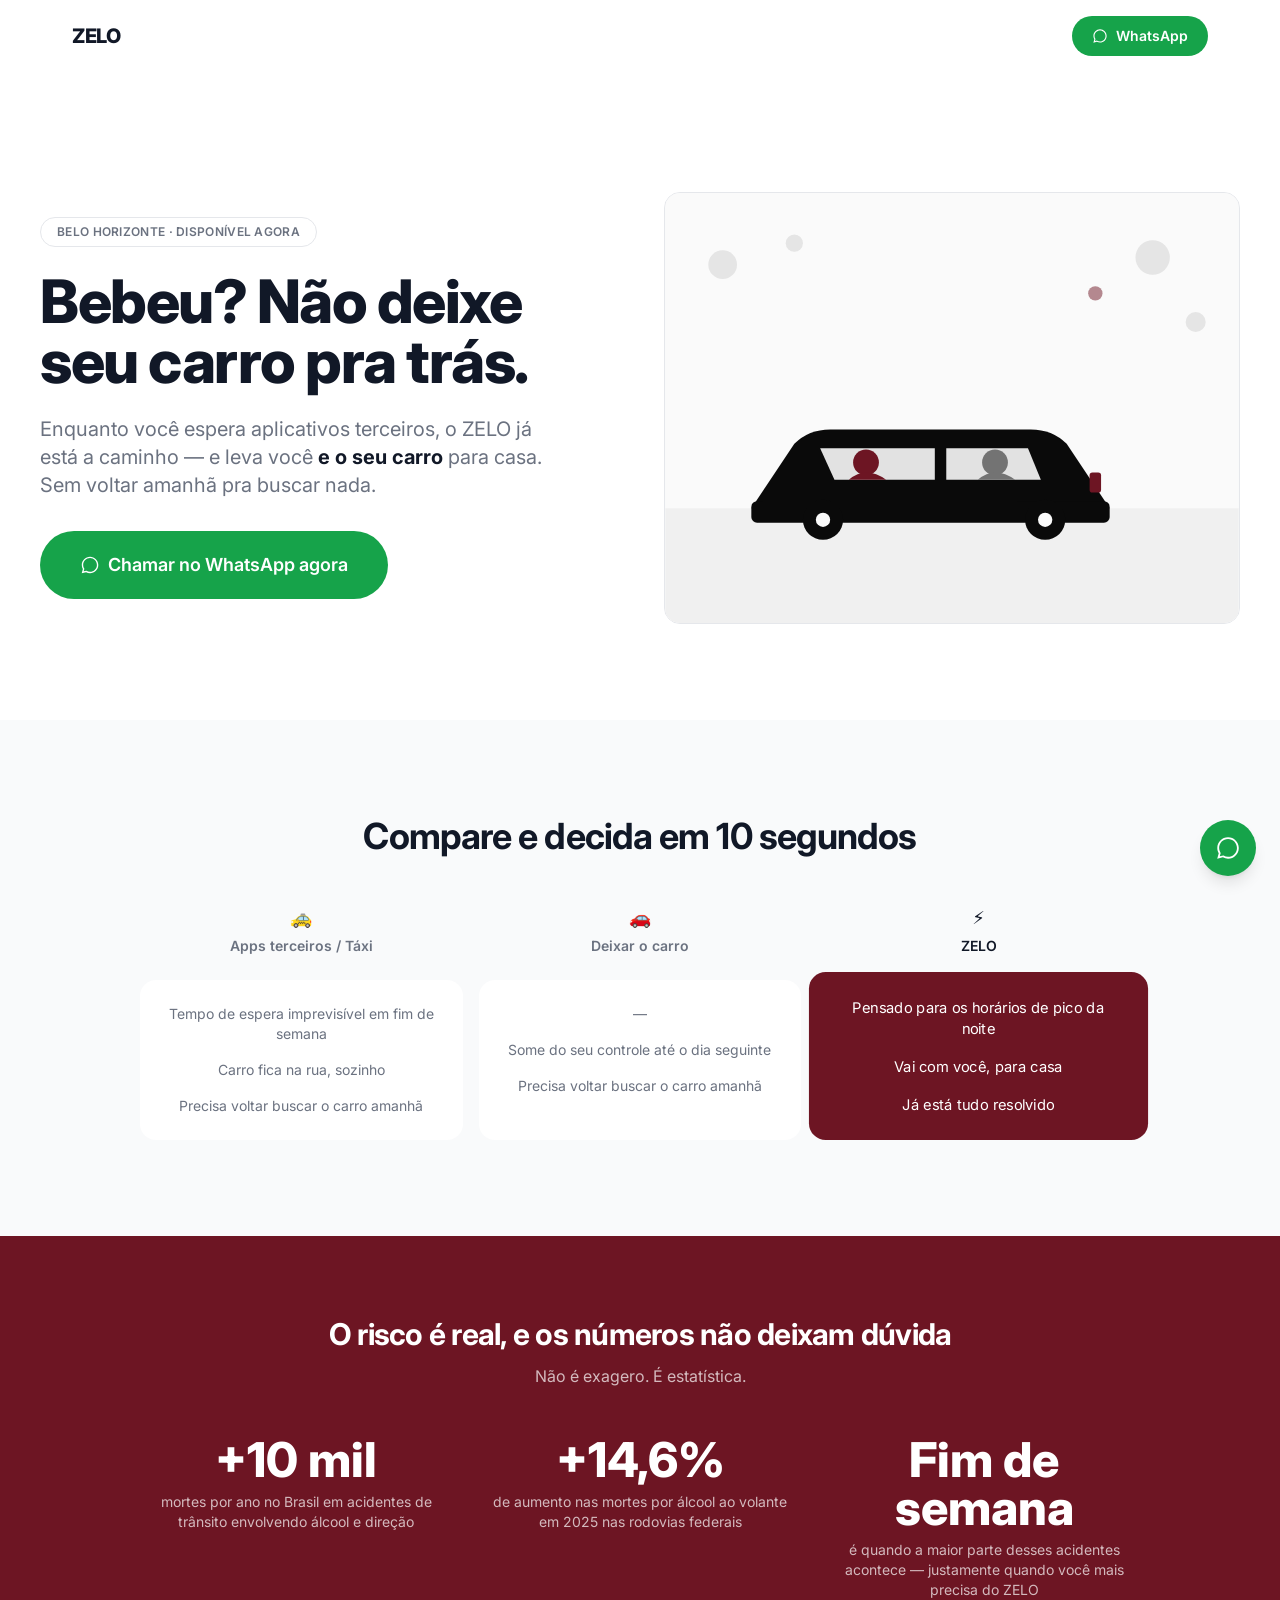
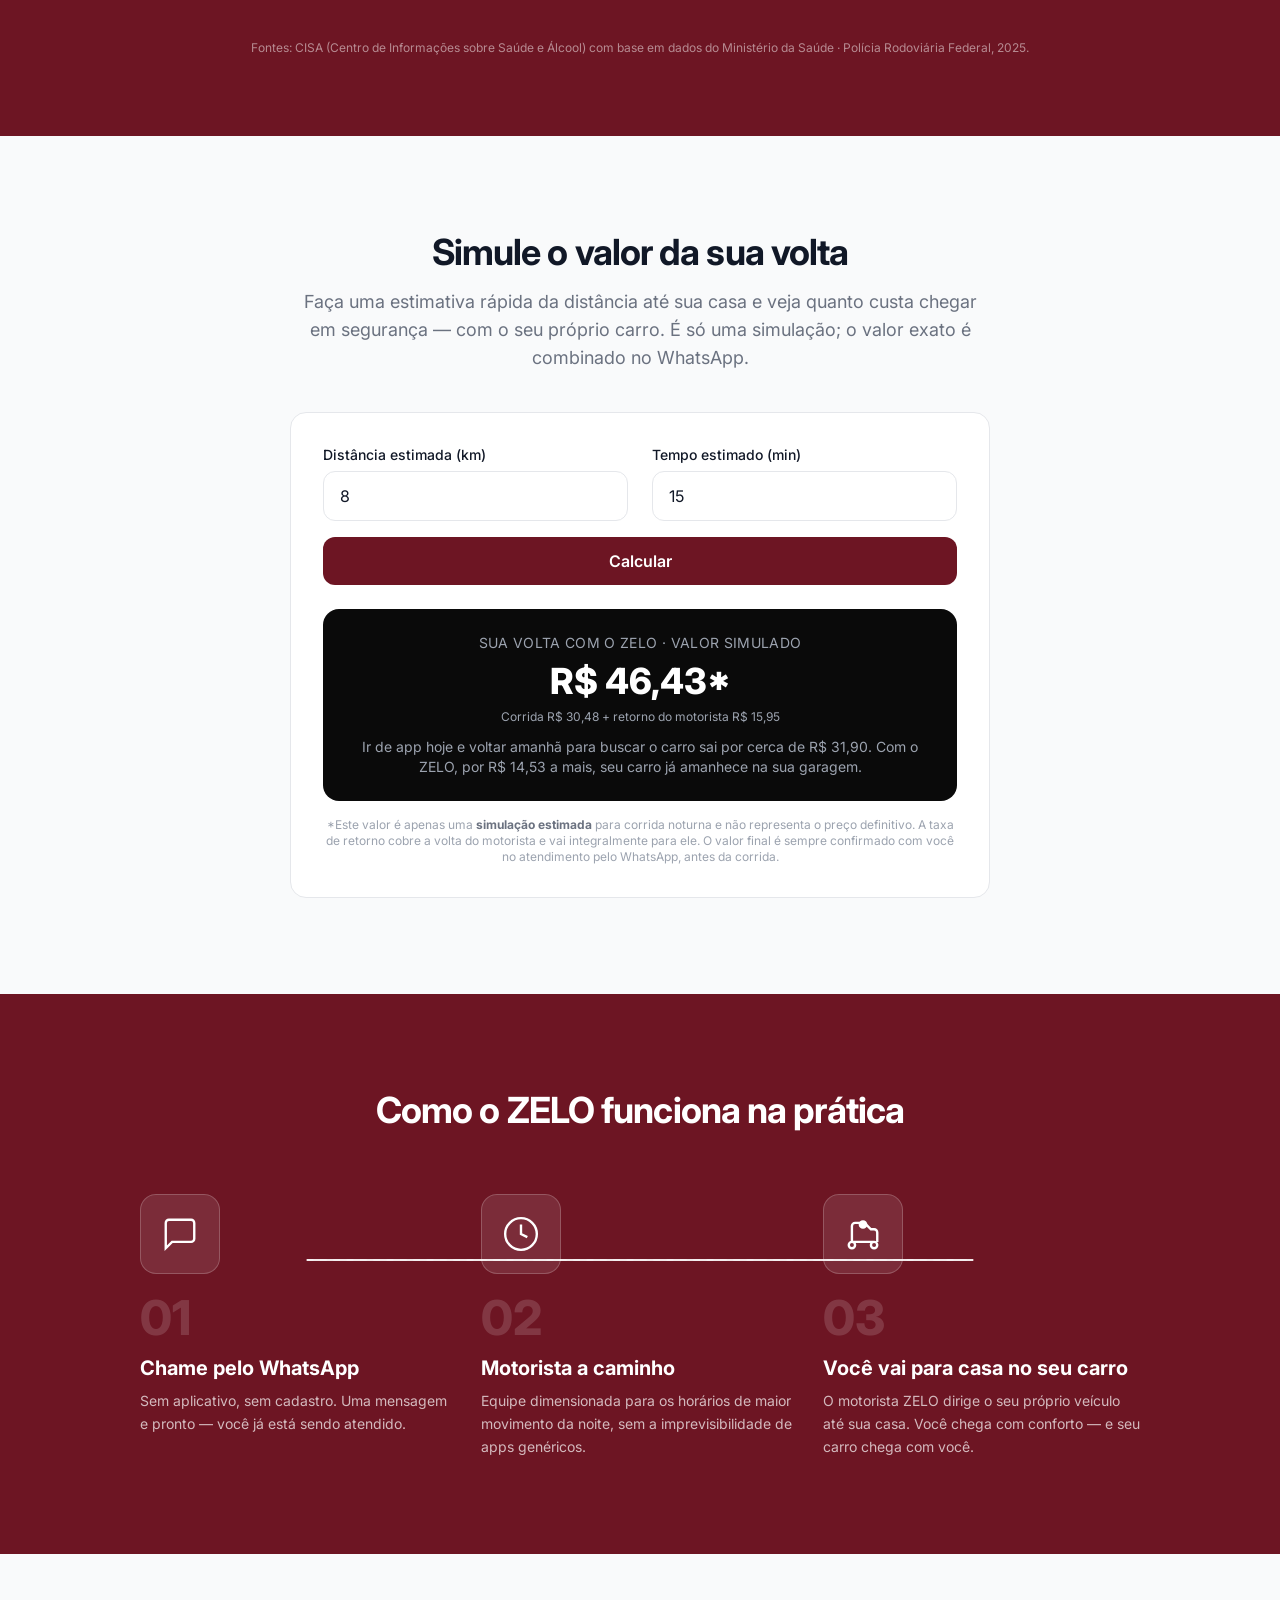
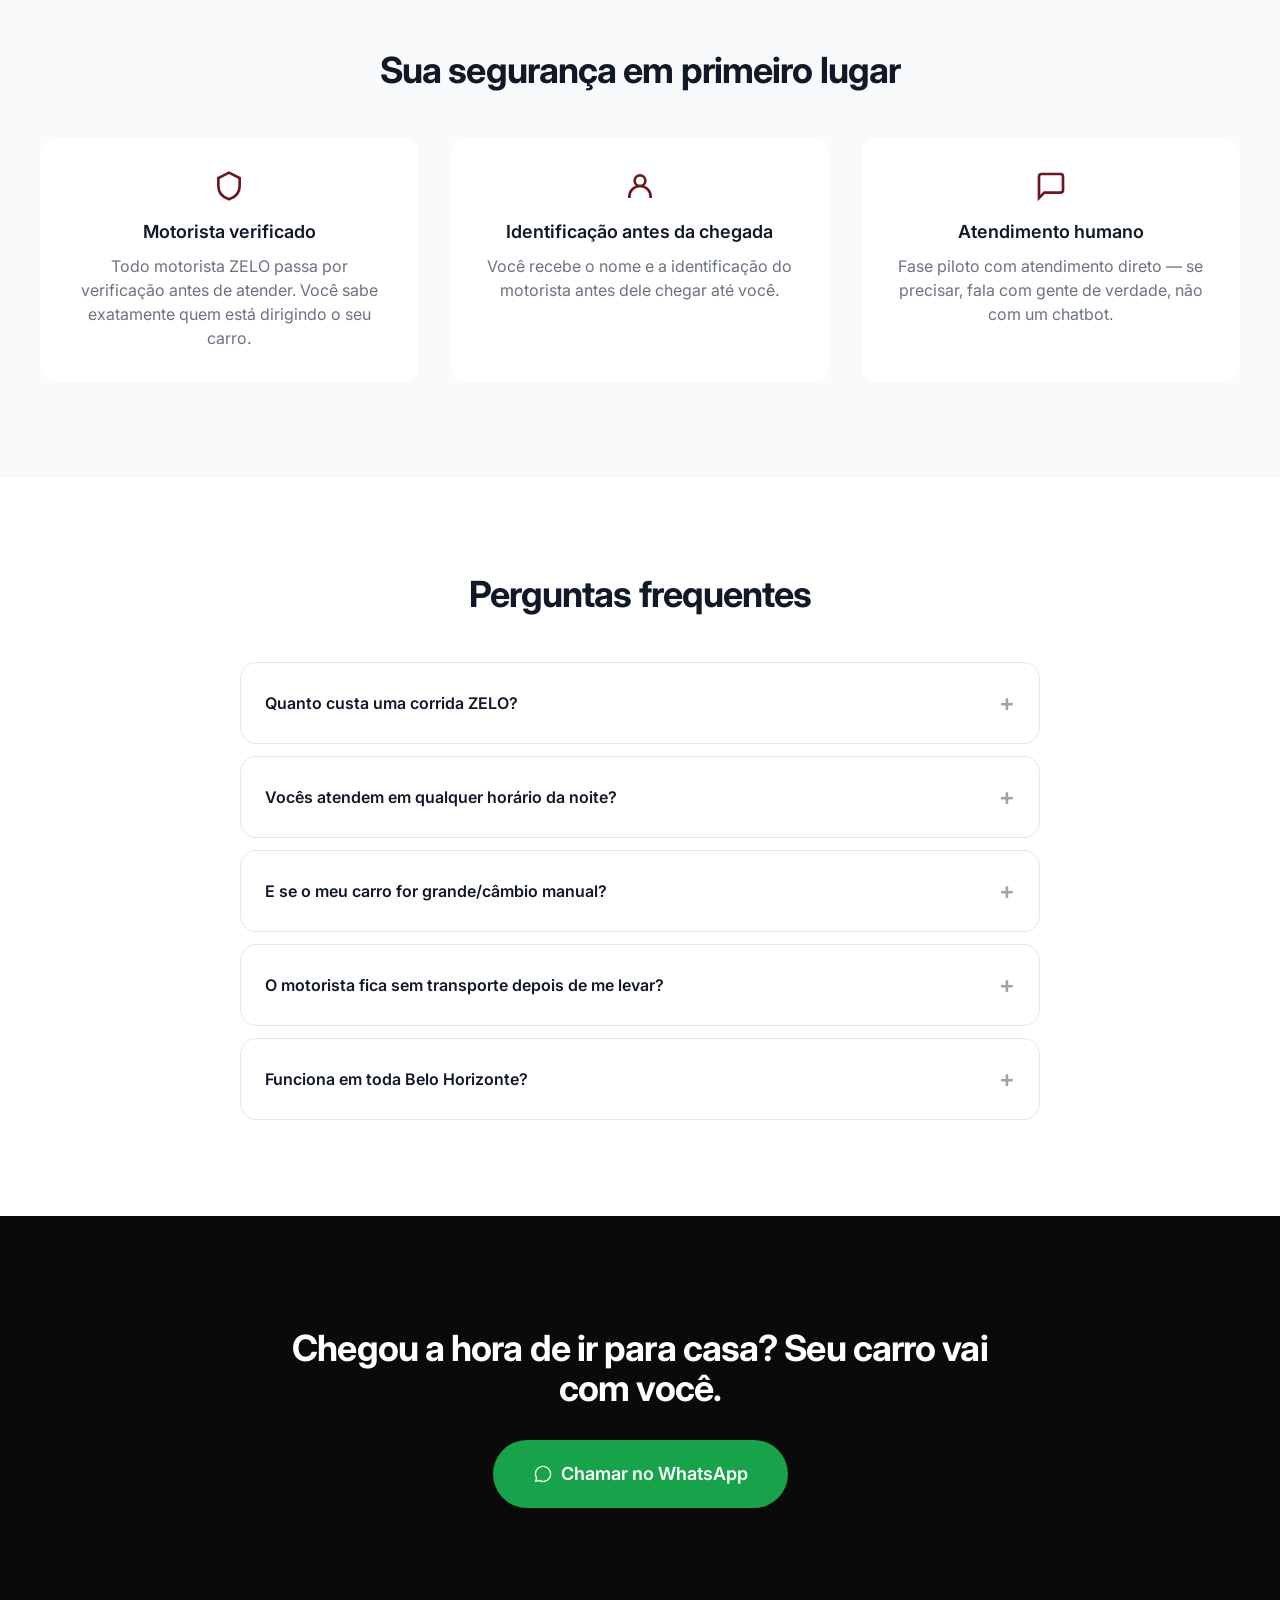
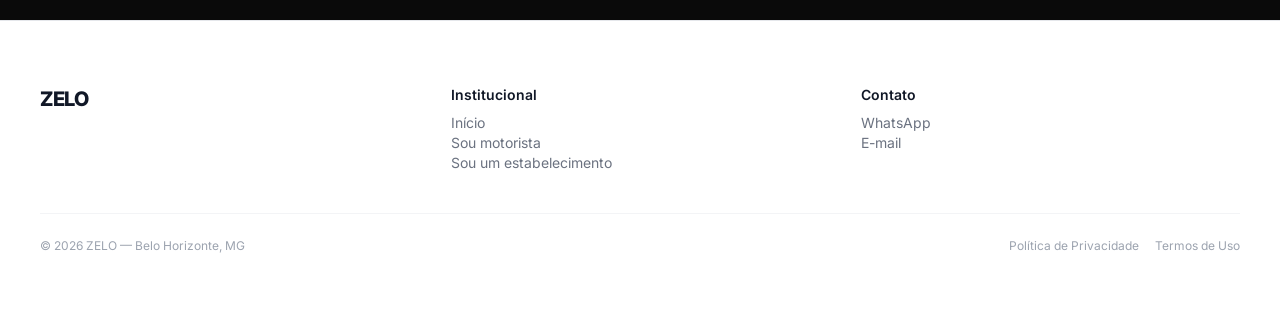
==== commit 1f36cf23: "Calculadoras: taxa de retorno repassada ao cliente; remove promessa de 2,5-3x - Cliente: preço = cor" ====
--- a/zelo-landing-cliente.html
+++ b/zelo-landing-cliente.html
@@ -35,7 +35,7 @@
 <header id="navbar" class="fixed top-0 left-0 right-0 z-40">
   <nav class="max-w-[1200px] mx-auto px-6 lg:px-8 h-[72px] flex items-center justify-between">
     <a href="index.html" class="text-xl font-extrabold tracking-tight">ZELO</a>
-    <a href="https://wa.me/5531973619814" target="_blank" rel="noopener"
+    <a href="https://wa.me/5531973619814?text=Ol%C3%A1%2C%20ZELO%21%20Vim%20pelo%20site%20e%20preciso%20de%20um%20motorista%20para%20levar%20meu%20carro%20para%20casa.%20Estou%20em%3A%20" target="_blank" rel="noopener"
        class="flex items-center gap-2 bg-success text-white px-5 py-2.5 rounded-full text-sm font-semibold hover:brightness-110 transition">
       <svg width="16" height="16" viewBox="0 0 24 24" fill="currentColor" aria-hidden="true"><path d="M12.04 2C6.58 2 2.13 6.45 2.13 11.91c0 1.75.46 3.45 1.32 4.95L2.05 22l5.25-1.38c1.45.79 3.08 1.21 4.74 1.21 5.46 0 9.91-4.45 9.91-9.91S17.5 2 12.04 2zm0 18.15c-1.48 0-2.93-.4-4.2-1.15l-.3-.18-3.12.82.83-3.04-.2-.31a8.18 8.18 0 01-1.26-4.38c0-4.54 3.7-8.24 8.25-8.24 4.54 0 8.24 3.7 8.24 8.24 0 4.55-3.7 8.24-8.24 8.24z"/></svg>
       WhatsApp
@@ -58,7 +58,7 @@
         <p class="text-lg lg:text-xl text-gray-500 leading-relaxed mb-8 max-w-lg">
           Enquanto você espera aplicativos terceiros, o ZELO já está a caminho — e leva você <strong class="text-gray-900">e o seu carro</strong> para casa. Sem voltar amanhã pra buscar nada.
         </p>
-        <a href="https://wa.me/5531973619814" target="_blank" rel="noopener"
+        <a href="https://wa.me/5531973619814?text=Ol%C3%A1%2C%20ZELO%21%20Vim%20pelo%20site%20e%20preciso%20de%20um%20motorista%20para%20levar%20meu%20carro%20para%20casa.%20Estou%20em%3A%20" target="_blank" rel="noopener"
            class="inline-flex items-center gap-2 bg-success text-white px-10 py-5 rounded-full font-semibold text-lg hover:brightness-110 transition">
           <svg width="20" height="20" viewBox="0 0 24 24" fill="currentColor"><path d="M12.04 2C6.58 2 2.13 6.45 2.13 11.91c0 1.75.46 3.45 1.32 4.95L2.05 22l5.25-1.38c1.45.79 3.08 1.21 4.74 1.21 5.46 0 9.91-4.45 9.91-9.91S17.5 2 12.04 2zm0 18.15c-1.48 0-2.93-.4-4.2-1.15l-.3-.18-3.12.82.83-3.04-.2-.31a8.18 8.18 0 01-1.26-4.38c0-4.54 3.7-8.24 8.25-8.24 4.54 0 8.24 3.7 8.24 8.24 0 4.55-3.7 8.24-8.24 8.24z"/></svg>
           Chamar no WhatsApp agora
@@ -196,11 +196,12 @@
 
         <div class="bg-black text-white rounded-2xl p-6 text-center">
           <p class="text-sm text-gray-400 uppercase tracking-wide">Sua volta com o ZELO · valor simulado</p>
-          <p class="text-4xl font-extrabold mt-2"><span id="calc-cli-preco">R$ 30,48</span>*</p>
-          <p class="text-sm text-gray-400 mt-3" id="calc-cli-comparativo">Cerca de R$ 14 a mais que um app comum — e você chega em casa com o seu carro, sem voltar amanhã pra buscar.</p>
-        </div>
-
-        <p class="text-xs text-gray-400 mt-4 text-center">*Este valor é apenas uma <strong class="text-gray-500">simulação estimada</strong> para corrida noturna e não representa o preço definitivo. O valor final é sempre confirmado com você no atendimento pelo WhatsApp, antes da corrida.</p>
+          <p class="text-4xl font-extrabold mt-2"><span id="calc-cli-preco">R$ 46,43</span>*</p>
+          <p class="text-xs text-gray-400 mt-2">Corrida <span id="calc-cli-corrida">R$ 30,48</span> + retorno do motorista <span id="calc-cli-retorno">R$ 15,95</span></p>
+          <p class="text-sm text-gray-400 mt-3" id="calc-cli-comparativo">Ir de app hoje e voltar amanhã para buscar o carro sai por cerca de R$ 31,90. Com o ZELO, por R$ 14,53 a mais, seu carro já amanhece na sua garagem.</p>
+        </div>
+
+        <p class="text-xs text-gray-400 mt-4 text-center">*Este valor é apenas uma <strong class="text-gray-500">simulação estimada</strong> para corrida noturna e não representa o preço definitivo. A taxa de retorno cobre a volta do motorista e vai integralmente para ele. O valor final é sempre confirmado com você no atendimento pelo WhatsApp, antes da corrida.</p>
       </div>
     </div>
   </section>
@@ -303,7 +304,7 @@
             <span>Quanto custa uma corrida ZELO?</span>
             <span class="faq-icon text-2xl text-gray-400">+</span>
           </button>
-          <div class="faq-content"><p class="text-gray-500 pb-4">O valor é combinado direto no WhatsApp, de acordo com a distância até sua casa.</p></div>
+          <div class="faq-content"><p class="text-gray-500 pb-4">O valor depende da distância até sua casa e tem duas partes: a corrida e a taxa de retorno do motorista. Use o simulador acima para ter uma estimativa; o valor final é confirmado no WhatsApp antes de a corrida começar.</p></div>
         </div>
 
         <div class="faq-item reveal border border-gray-200 rounded-2xl px-6 py-2">
@@ -327,7 +328,7 @@
             <span>O motorista fica sem transporte depois de me levar?</span>
             <span class="faq-icon text-2xl text-gray-400">+</span>
           </button>
-          <div class="faq-content"><p class="text-gray-500 pb-4">Não. O motorista ZELO recebe entre 2,5 e 3 vezes mais por corrida do que em aplicativos terceiros, o que torna o custo do próprio retorno irrisório — ele organiza isso por conta própria, sem qualquer impacto no seu atendimento.</p></div>
+          <div class="faq-content"><p class="text-gray-500 pb-4">Não. O valor da sua volta inclui uma taxa de retorno que vai inteira para o motorista e cobre a volta dele. Ele organiza o retorno por conta própria, sem nenhum impacto no seu atendimento.</p></div>
         </div>
 
         <div class="faq-item reveal border border-gray-200 rounded-2xl px-6 py-2">
@@ -347,7 +348,7 @@
       <h2 class="text-3xl lg:text-4xl font-bold tracking-tight mb-8">
         Chegou a hora de ir para casa? Seu carro vai com você.
       </h2>
-      <a href="https://wa.me/5531973619814" target="_blank" rel="noopener"
+      <a href="https://wa.me/5531973619814?text=Ol%C3%A1%2C%20ZELO%21%20Vim%20pelo%20site%20e%20preciso%20de%20um%20motorista%20para%20levar%20meu%20carro%20para%20casa.%20Estou%20em%3A%20" target="_blank" rel="noopener"
          class="inline-flex items-center gap-2 bg-success text-white px-10 py-5 rounded-full font-semibold text-lg hover:brightness-110 transition">
         <svg width="20" height="20" viewBox="0 0 24 24" fill="currentColor"><path d="M12.04 2C6.58 2 2.13 6.45 2.13 11.91c0 1.75.46 3.45 1.32 4.95L2.05 22l5.25-1.38c1.45.79 3.08 1.21 4.74 1.21 5.46 0 9.91-4.45 9.91-9.91S17.5 2 12.04 2zm0 18.15c-1.48 0-2.93-.4-4.2-1.15l-.3-.18-3.12.82.83-3.04-.2-.31a8.18 8.18 0 01-1.26-4.38c0-4.54 3.7-8.24 8.25-8.24 4.54 0 8.24 3.7 8.24 8.24 0 4.55-3.7 8.24-8.24 8.24z"/></svg>
         Chamar no WhatsApp
@@ -369,7 +370,7 @@
     </div>
     <div>
       <p class="font-semibold mb-2">Contato</p>
-      <a href="https://wa.me/5531973619814" class="block text-gray-500 hover:text-black transition-colors">WhatsApp</a>
+      <a href="https://wa.me/5531973619814?text=Ol%C3%A1%2C%20ZELO%21%20Vim%20pelo%20site%20e%20preciso%20de%20um%20motorista%20para%20levar%20meu%20carro%20para%20casa.%20Estou%20em%3A%20" class="block text-gray-500 hover:text-black transition-colors">WhatsApp</a>
       <a href="mailto:zeloomotoristaamigo@gmail.com" class="block text-gray-500 hover:text-black transition-colors">E-mail</a>
     </div>
   </div>
@@ -383,7 +384,7 @@
 </footer>
 
 <!-- FLOATING WHATSAPP BUTTON -->
-<a id="floating-wa" href="https://wa.me/5531973619814" target="_blank" rel="noopener" aria-label="Falar no WhatsApp"
+<a id="floating-wa" href="https://wa.me/5531973619814?text=Ol%C3%A1%2C%20ZELO%21%20Vim%20pelo%20site%20e%20preciso%20de%20um%20motorista%20para%20levar%20meu%20carro%20para%20casa.%20Estou%20em%3A%20" target="_blank" rel="noopener" aria-label="Falar no WhatsApp"
    class="fixed bottom-6 right-6 z-50 w-14 h-14 rounded-full bg-success shadow-lg flex items-center justify-center hover:brightness-110 transition-opacity duration-200">
   <svg width="26" height="26" viewBox="0 0 24 24" fill="white"><path d="M12.04 2C6.58 2 2.13 6.45 2.13 11.91c0 1.75.46 3.45 1.32 4.95L2.05 22l5.25-1.38c1.45.79 3.08 1.21 4.74 1.21 5.46 0 9.91-4.45 9.91-9.91S17.5 2 12.04 2zm0 18.15c-1.48 0-2.93-.4-4.2-1.15l-.3-.18-3.12.82.83-3.04-.2-.31a8.18 8.18 0 01-1.26-4.38c0-4.54 3.7-8.24 8.25-8.24 4.54 0 8.24 3.7 8.24 8.24 0 4.55-3.7 8.24-8.24 8.24z"/></svg>
 </a>
@@ -429,48 +430,65 @@
     precoMin: 0.30,      // R$ por minuto
     corridaMinima: 18,   // R$ nenhuma corrida sai abaixo disso
     adicNoturno: 0.15,   // 15% (operação é 100% noturna)
-    comissao: 0.25,      // ZELO fica com 25%, motorista com 75%
-    // Benchmark apps terceiros (referência: tabela de mercado BH 2026)
-    outroBandeirada: 1.8,
-    outroKm: 1.3,
-    outroMin: 0.25,
+    comissao: 0.25,      // ZELO fica com 25% da corrida, motorista com 75%
+    // Taxa de retorno: cobrada do cliente e repassada 100% ao motorista (sem comissão).
+    // Base = preço estimado de um app comum na mesma distância (tabela de mercado BH 2026).
+    retornoBandeirada: 1.8,
+    retornoKm: 1.3,
+    retornoMin: 0.25,
+    retornoFator: 1.0,   // aumente (ex.: 1.2) para cobrir tarifa dinâmica de madrugada
+    retornoMinimo: 8,    // R$ piso da taxa de retorno (corrida mínima de app); confirmar valor real em BH
   };
 
-  function calcularPrecoZelo(km, minutos) {
+  const arredondar = (v) => Math.round(v * 100) / 100;
+
+  function calcularCorrida(km, minutos) {
     const subtotal = TARIFA.bandeirada + (km * TARIFA.precoKm) + (minutos * TARIFA.precoMin);
-    const adicNoturno = subtotal * TARIFA.adicNoturno; // sempre noturno
-    const precoAntesMinima = subtotal + adicNoturno;
-    return Math.max(precoAntesMinima, TARIFA.corridaMinima);
-  }
-
-  function calcularPrecoOutro(km, minutos) {
-    return TARIFA.outroBandeirada + (km * TARIFA.outroKm) + (minutos * TARIFA.outroMin);
+    const comNoturno = subtotal * (1 + TARIFA.adicNoturno); // sempre noturno
+    return arredondar(Math.max(comNoturno, TARIFA.corridaMinima));
+  }
+
+  // Preço estimado de um app comum na mesma distância (sem fator de dinâmica)
+  function calcularApp(km, minutos) {
+    const app = TARIFA.retornoBandeirada + (km * TARIFA.retornoKm) + (minutos * TARIFA.retornoMin);
+    return arredondar(Math.max(app, TARIFA.retornoMinimo));
+  }
+
+  function calcularRetorno(km, minutos) {
+    return arredondar(calcularApp(km, minutos) * TARIFA.retornoFator);
   }
 
   function formatarReal(valor) {
-    return 'R$ ' + valor.toFixed(2).replace('.', ',');
+    return 'R$\u00a0' + valor.toFixed(2).replace('.', ',');
   }
 
   const cliKm = document.getElementById('calc-cli-km');
   const cliMin = document.getElementById('calc-cli-min');
   const cliPreco = document.getElementById('calc-cli-preco');
+  const cliCorrida = document.getElementById('calc-cli-corrida');
+  const cliRetorno = document.getElementById('calc-cli-retorno');
   const cliComparativo = document.getElementById('calc-cli-comparativo');
 
   function atualizarCalcCliente() {
-    const km = parseFloat(cliKm.value) || 0;
-    const minutos = parseFloat(cliMin.value) || 0;
-    const precoZelo = calcularPrecoZelo(km, minutos);
-    const precoOutro = calcularPrecoOutro(km, minutos);
-    const diferenca = precoZelo - precoOutro;
-
-    cliPreco.textContent = formatarReal(precoZelo);
+    const km = Math.max(parseFloat(cliKm.value) || 0, 0);
+    const minutos = Math.max(parseFloat(cliMin.value) || 0, 0);
+    const corrida = calcularCorrida(km, minutos);
+    const retorno = calcularRetorno(km, minutos);
+    const total = arredondar(corrida + retorno);
+    // Alternativa real do cliente: app para casa hoje + app de volta amanhã para buscar o carro
+    const doisApps = arredondar(calcularApp(km, minutos) * 2);
+    const diferenca = arredondar(total - doisApps);
+
+    cliPreco.textContent = formatarReal(total);
+    cliCorrida.textContent = formatarReal(corrida);
+    cliRetorno.textContent = formatarReal(retorno);
 
     if (diferenca > 0) {
       cliComparativo.textContent =
-        `Cerca de ${formatarReal(diferenca)} a mais que um app comum — e você chega em casa com o seu carro, sem voltar amanhã pra buscar.`;
+        `Ir de app hoje e voltar amanhã para buscar o carro sai por cerca de ${formatarReal(doisApps)}. Com o ZELO, por ${formatarReal(diferenca)} a mais, seu carro já amanhece na sua garagem.`;
     } else {
       cliComparativo.textContent =
-        'E você chega em casa com o seu próprio carro, sem voltar amanhã pra buscar.';
+        `Ir de app hoje e voltar amanhã para buscar o carro sai por cerca de ${formatarReal(doisApps)}. Com o ZELO, seu carro já amanhece na sua garagem.`;
     }
   }
 
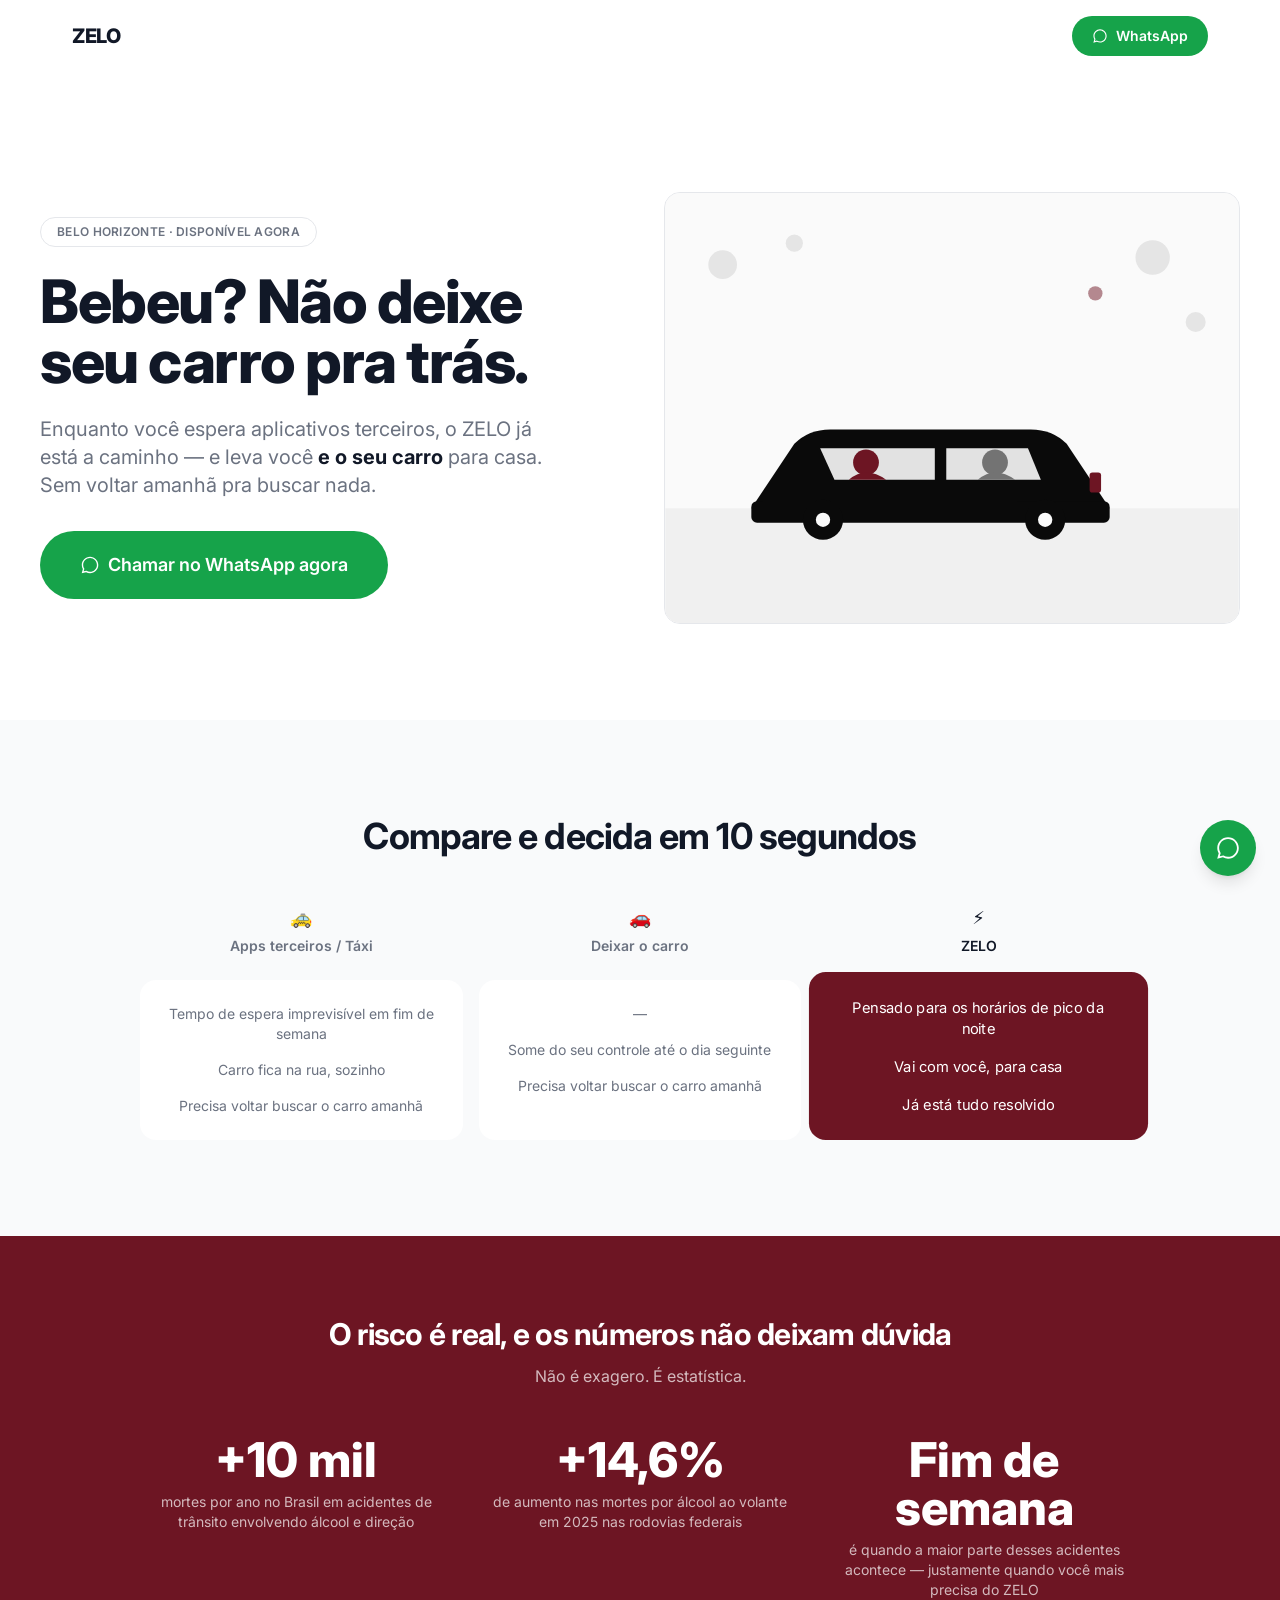
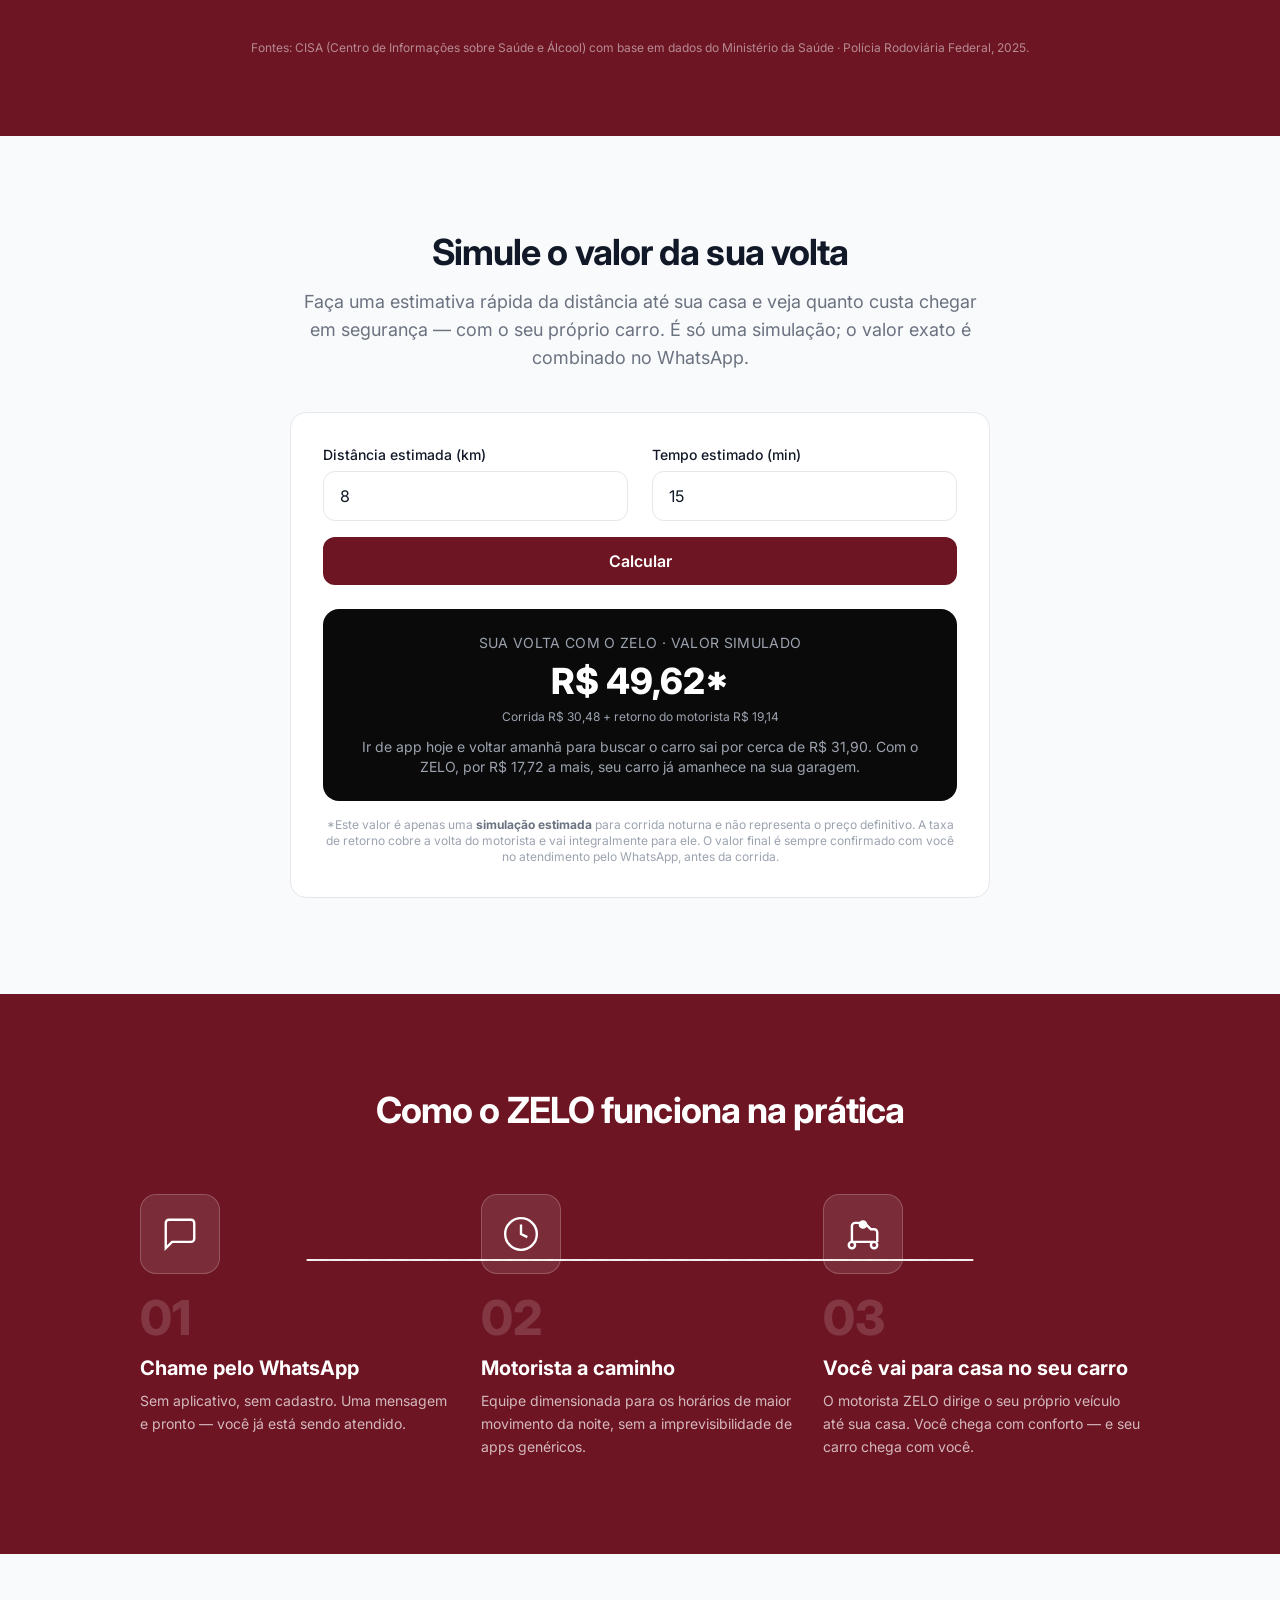
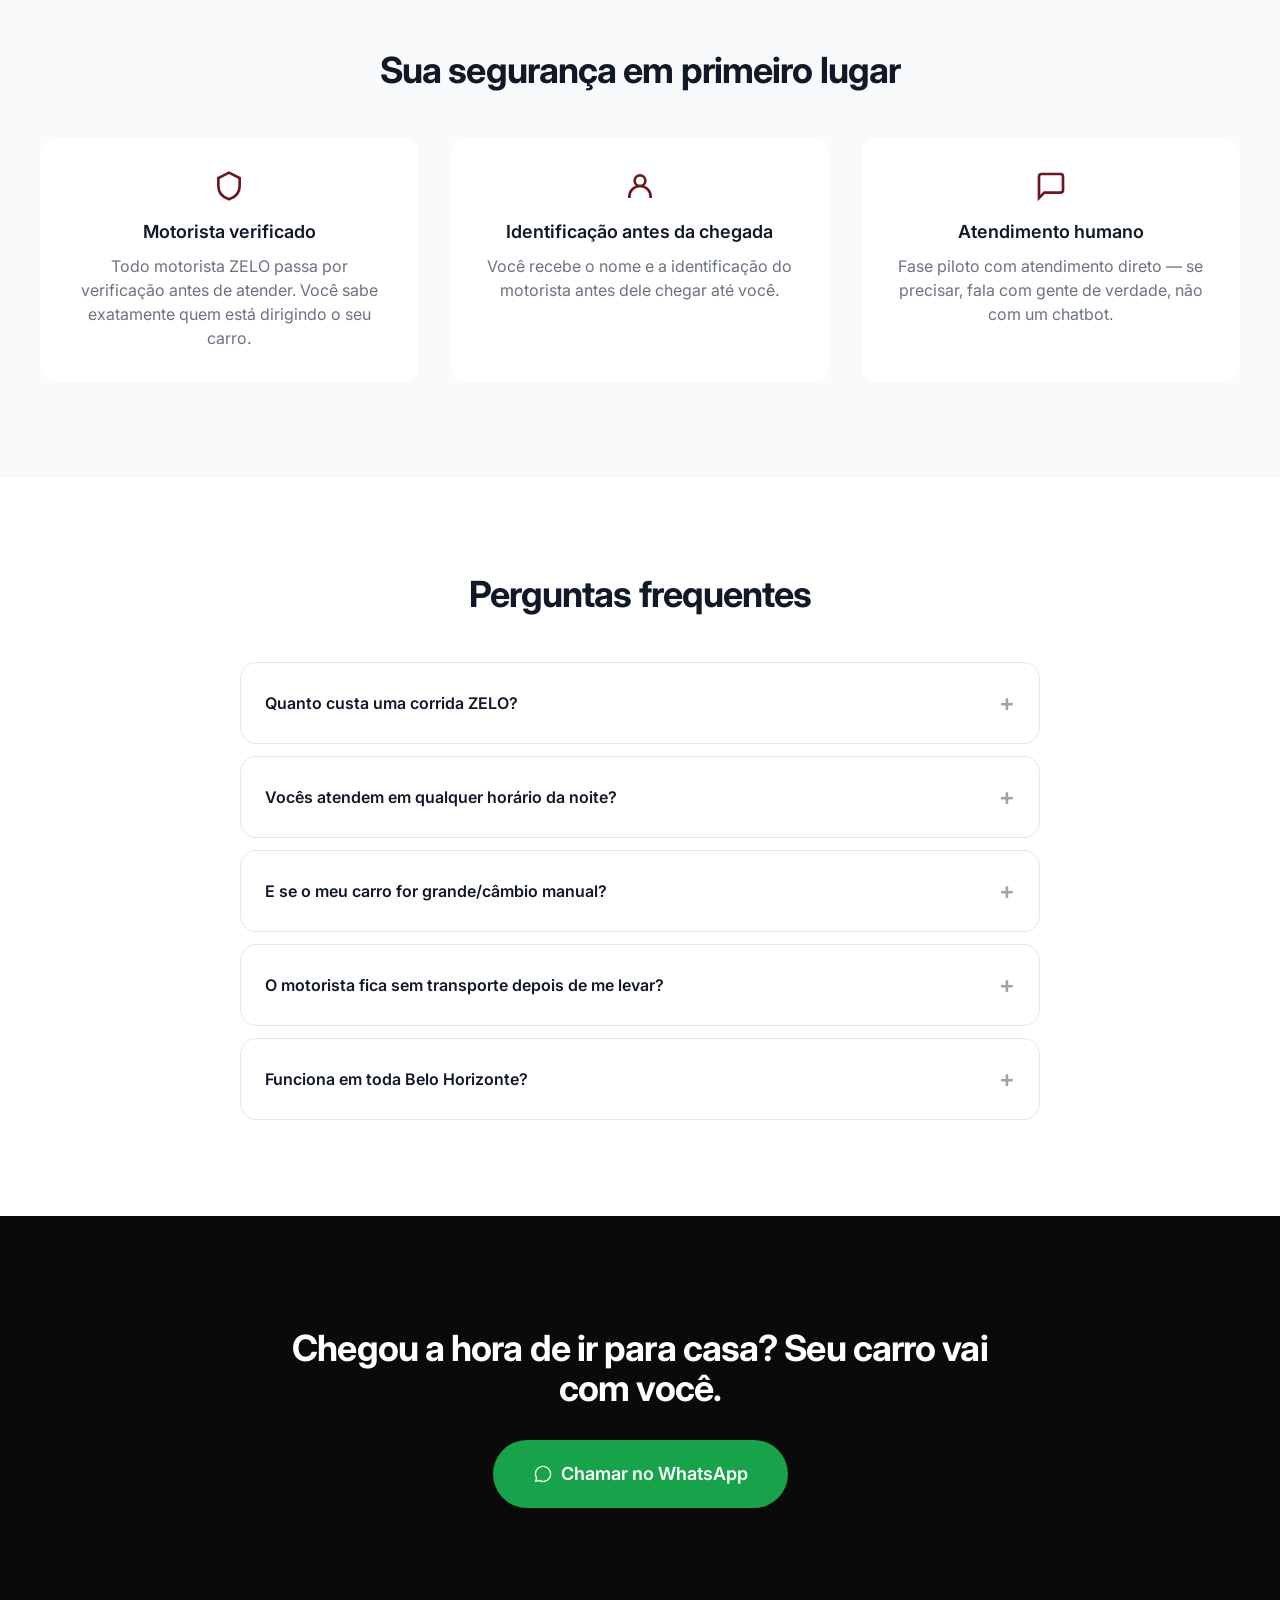
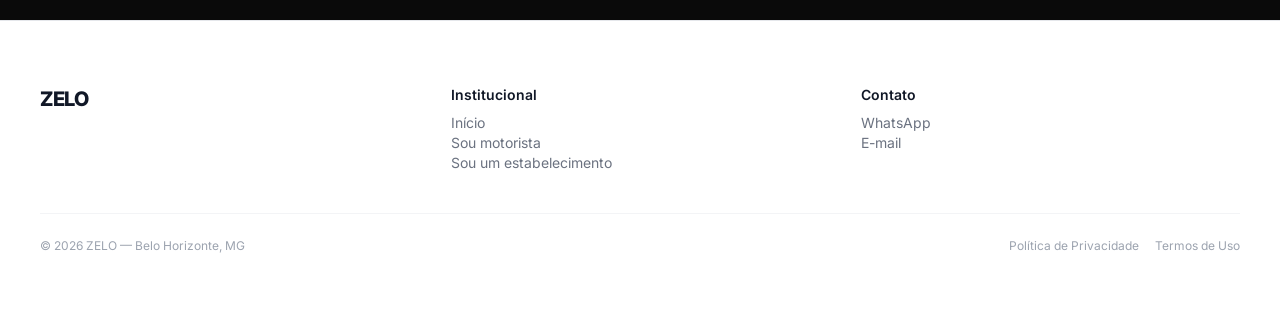
==== commit 611eab22: "Taxa de retorno: piso R$ 10 e +20% para tarifa de madrugada Co-Authored-By: Claude Opus 5.5 <noreply" ====
--- a/zelo-landing-cliente.html
+++ b/zelo-landing-cliente.html
@@ -196,9 +196,9 @@
 
         <div class="bg-black text-white rounded-2xl p-6 text-center">
           <p class="text-sm text-gray-400 uppercase tracking-wide">Sua volta com o ZELO · valor simulado</p>
-          <p class="text-4xl font-extrabold mt-2"><span id="calc-cli-preco">R$ 46,43</span>*</p>
-          <p class="text-xs text-gray-400 mt-2">Corrida <span id="calc-cli-corrida">R$ 30,48</span> + retorno do motorista <span id="calc-cli-retorno">R$ 15,95</span></p>
-          <p class="text-sm text-gray-400 mt-3" id="calc-cli-comparativo">Ir de app hoje e voltar amanhã para buscar o carro sai por cerca de R$ 31,90. Com o ZELO, por R$ 14,53 a mais, seu carro já amanhece na sua garagem.</p>
+          <p class="text-4xl font-extrabold mt-2"><span id="calc-cli-preco">R$ 49,62</span>*</p>
+          <p class="text-xs text-gray-400 mt-2">Corrida <span id="calc-cli-corrida">R$ 30,48</span> + retorno do motorista <span id="calc-cli-retorno">R$ 19,14</span></p>
+          <p class="text-sm text-gray-400 mt-3" id="calc-cli-comparativo">Ir de app hoje e voltar amanhã para buscar o carro sai por cerca de R$ 31,90. Com o ZELO, por R$ 17,72 a mais, seu carro já amanhece na sua garagem.</p>
         </div>
 
         <p class="text-xs text-gray-400 mt-4 text-center">*Este valor é apenas uma <strong class="text-gray-500">simulação estimada</strong> para corrida noturna e não representa o preço definitivo. A taxa de retorno cobre a volta do motorista e vai integralmente para ele. O valor final é sempre confirmado com você no atendimento pelo WhatsApp, antes da corrida.</p>
@@ -436,8 +436,8 @@
     retornoBandeirada: 1.8,
     retornoKm: 1.3,
     retornoMin: 0.25,
-    retornoFator: 1.0,   // aumente (ex.: 1.2) para cobrir tarifa dinâmica de madrugada
-    retornoMinimo: 8,    // R$ piso da taxa de retorno (corrida mínima de app); confirmar valor real em BH
+    retornoFator: 1.2,   // +20% para cobrir tarifa dinâmica de madrugada
+    retornoMinimo: 10,   // R$ piso da taxa de retorno (antes do fator)
   };
 
   const arredondar = (v) => Math.round(v * 100) / 100;
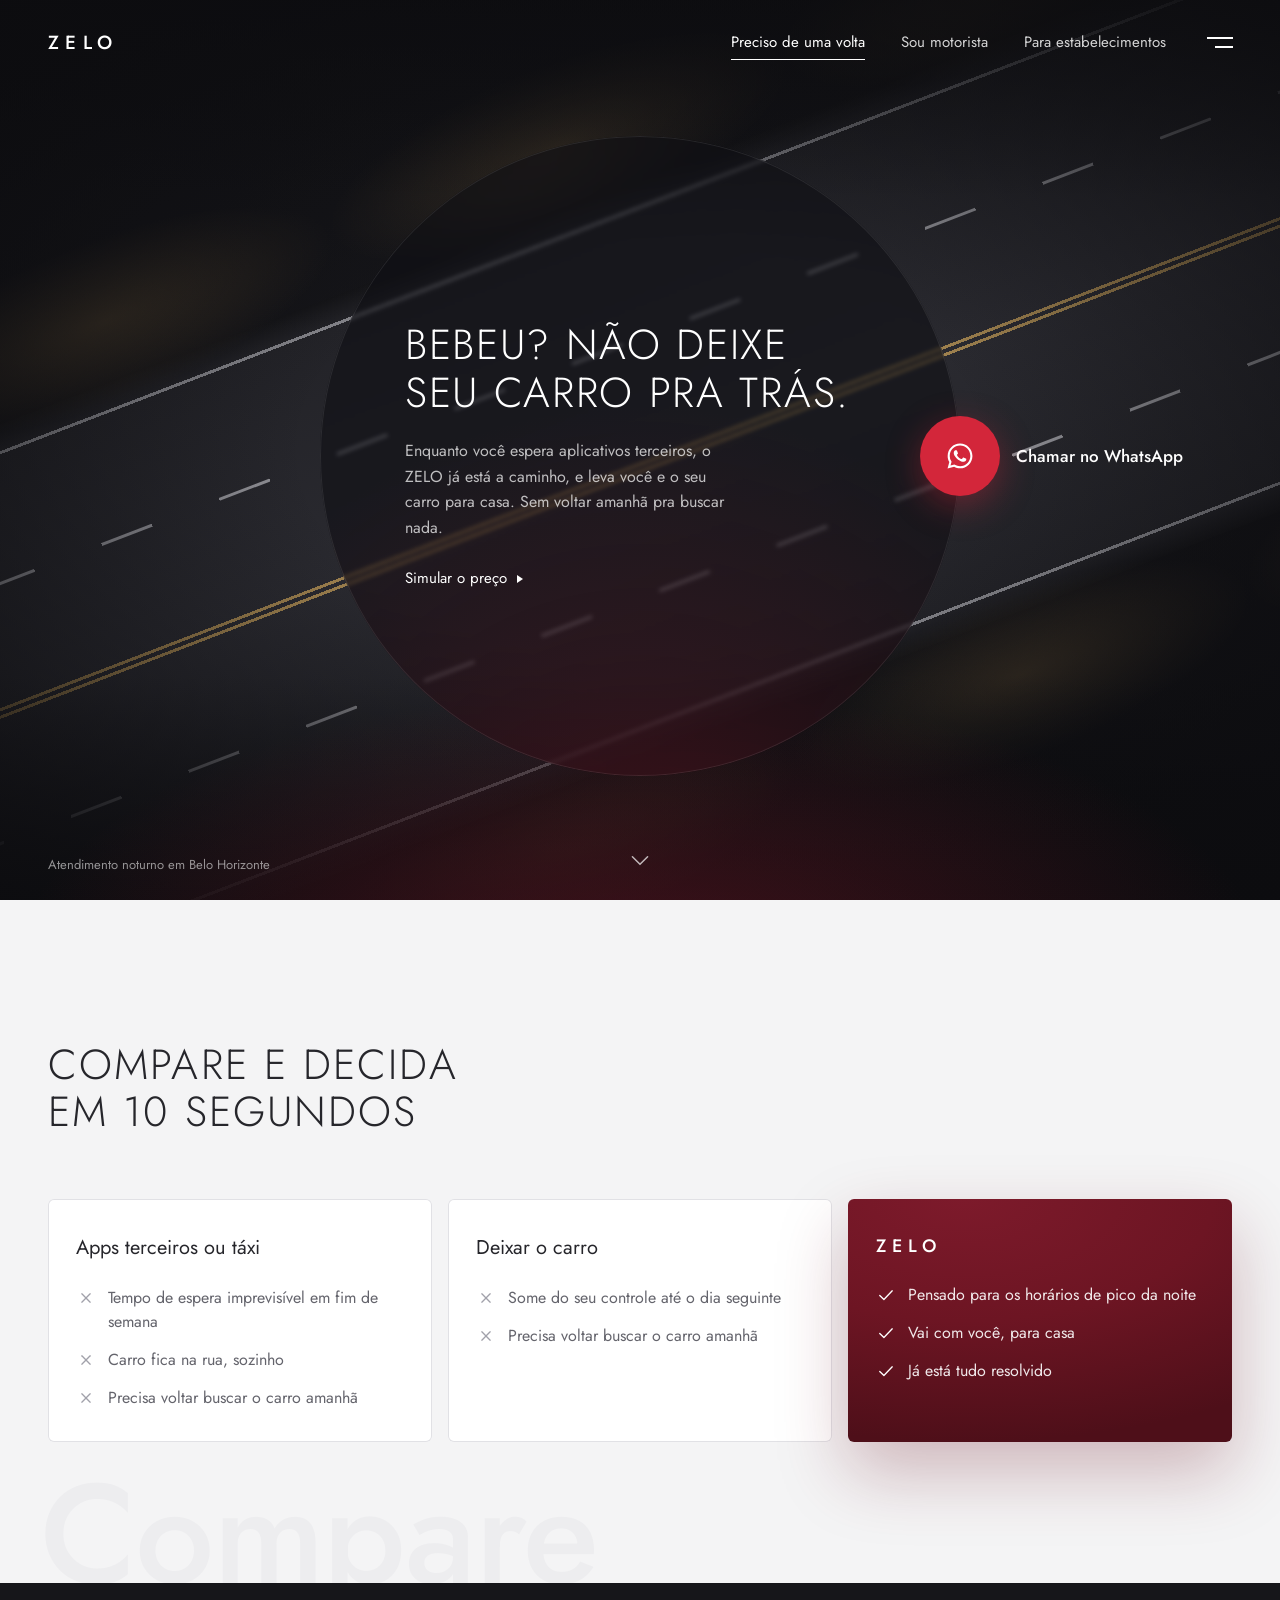
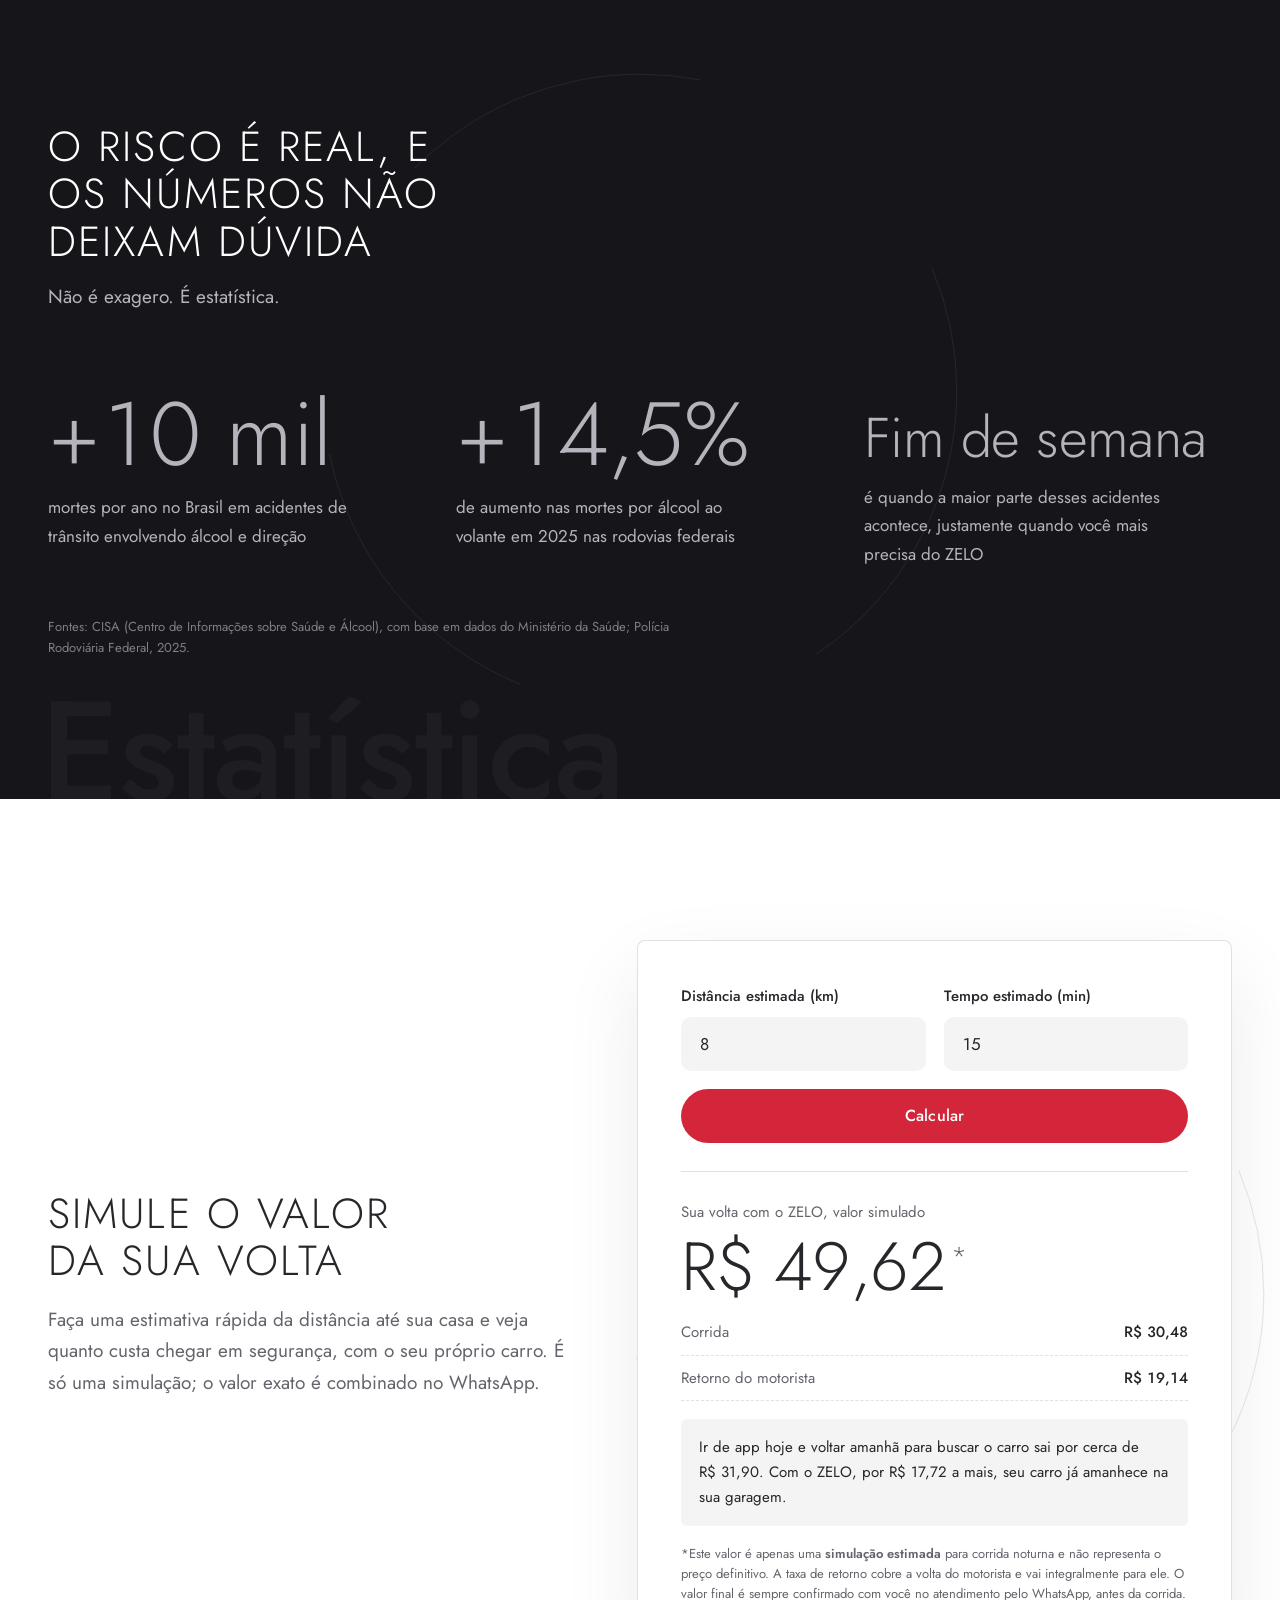
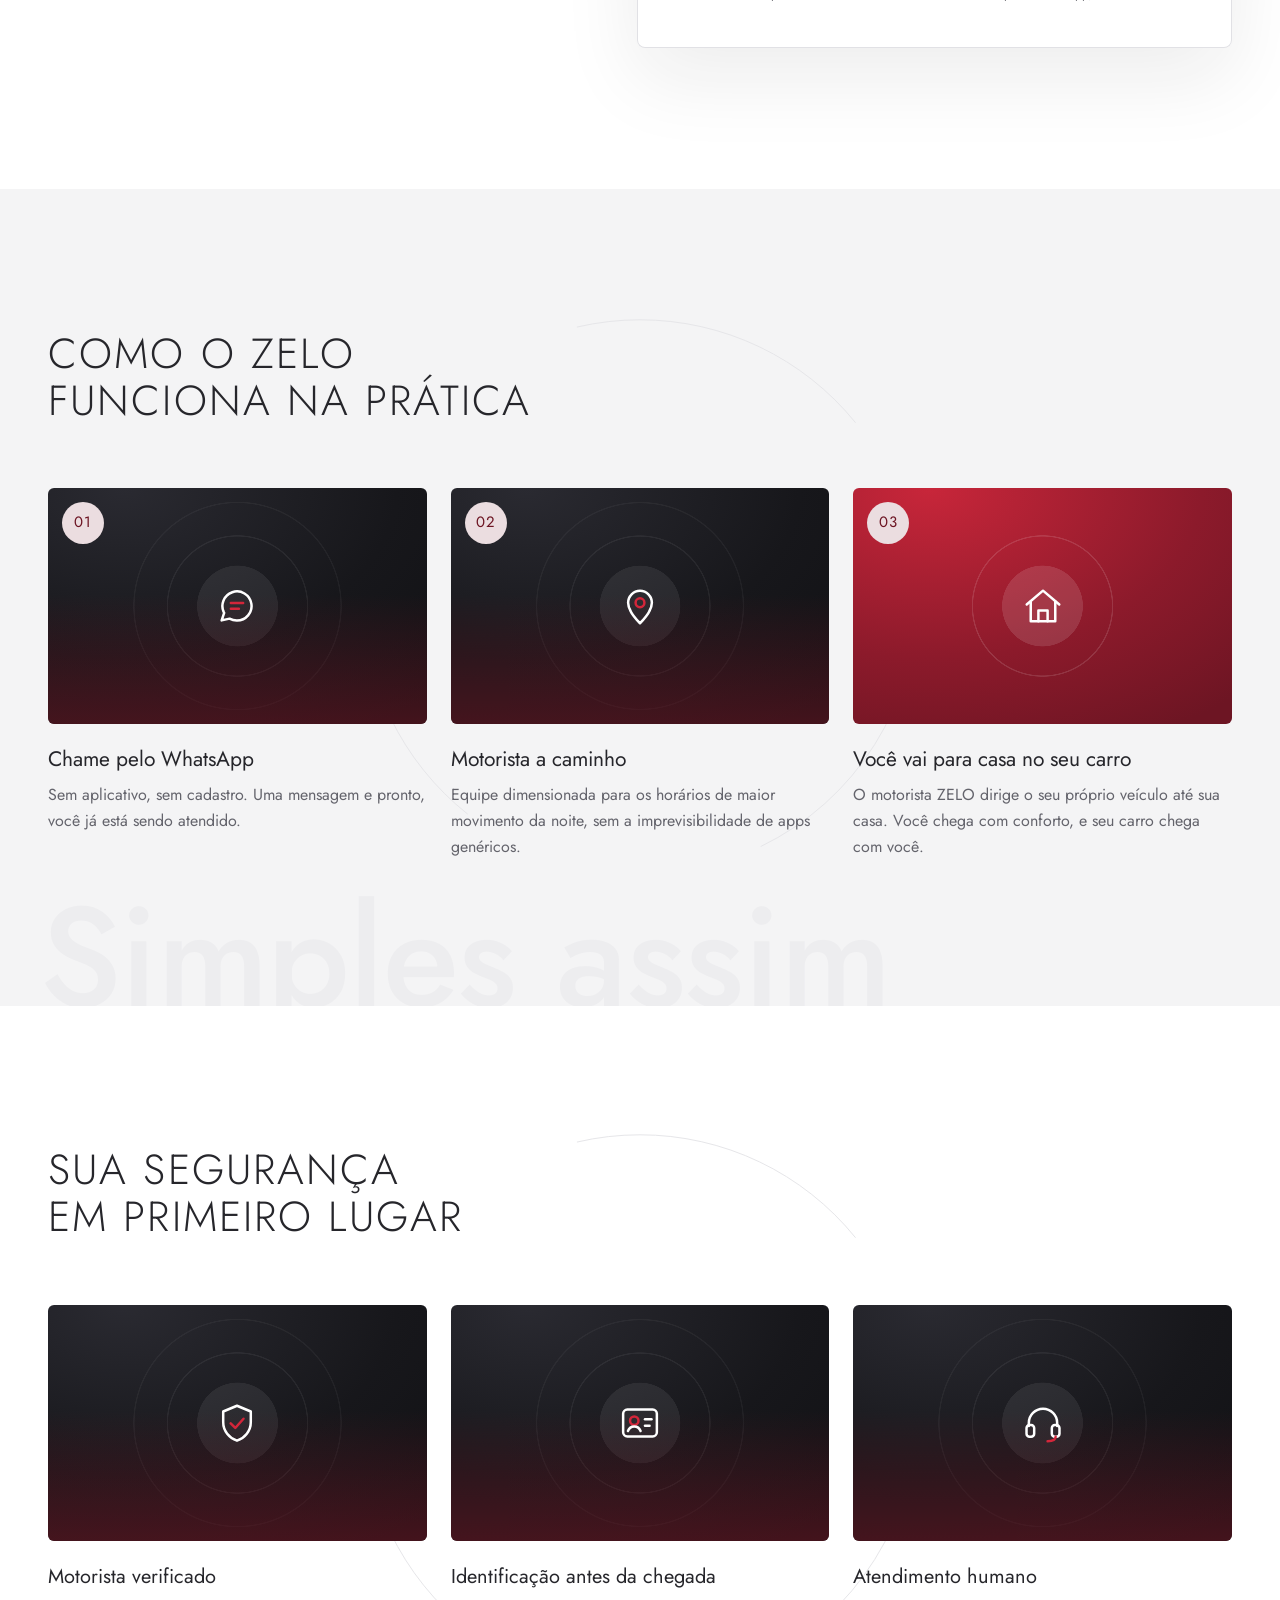
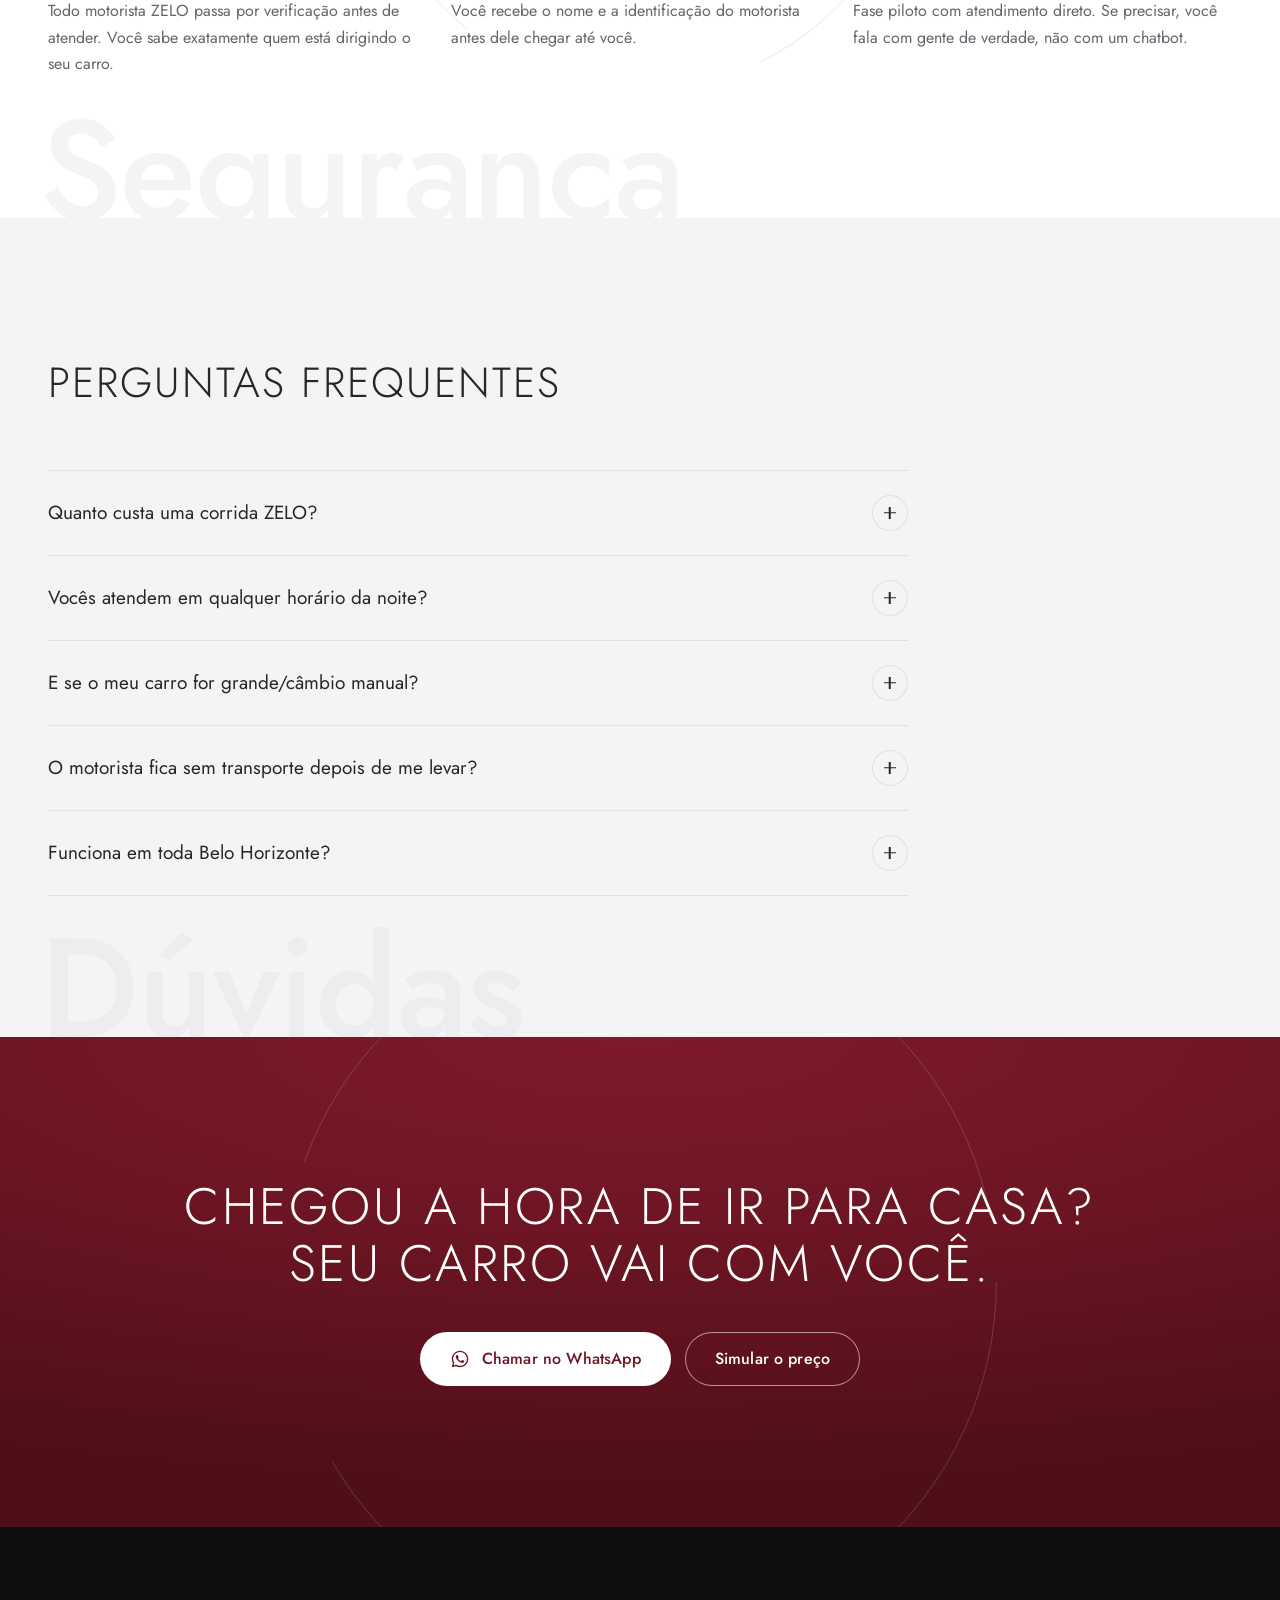
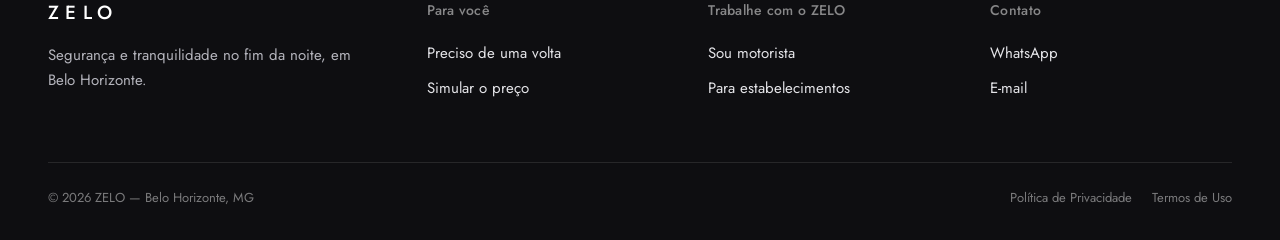
==== commit 4a7029ca: "Redesign do site no estilo DiDi, com as cores do ZELO - Novo sistema visual em assets/zelo.css e ass" ====
--- a/zelo-landing-cliente.html
+++ b/zelo-landing-cliente.html
@@ -4,15 +4,14 @@
 <meta charset="UTF-8">
 <meta name="viewport" content="width=device-width, initial-scale=1.0">
 <meta name="color-scheme" content="light">
+<meta name="theme-color" content="#0e0e11">
 <title>ZELO — Bebeu? Não deixe seu carro pra trás | Belo Horizonte</title>
 <meta name="description" content="Chame o ZELO no WhatsApp e vá para casa no seu próprio carro com segurança. Mais rápido que aplicativos terceiros, sem voltar amanhã buscar o carro. Belo Horizonte.">
 <meta name="keywords" content="motorista particular, não dirigir depois de beber, volta segura, lei seca, Belo Horizonte">
-
 <meta property="og:title" content="ZELO — Bebeu? Não deixe seu carro pra trás">
 <meta property="og:description" content="Chame o ZELO e vá para casa no seu próprio carro, com segurança e rapidez.">
 <meta property="og:type" content="website">
 <meta property="og:locale" content="pt_BR">
-
 <script type="application/ld+json">
 {
   "@context": "https://schema.org",
@@ -23,408 +22,331 @@
   "priceRange": "$$"
 }
 </script>
-
-<link rel="preconnect" href="https://fonts.googleapis.com">
-<link rel="preconnect" href="https://fonts.gstatic.com" crossorigin>
-<link href="https://fonts.googleapis.com/css2?family=Inter:wght@400;500;600;700;800&display=swap" rel="stylesheet">
-<link rel="stylesheet" href="zelo.min.css">
+<link rel="preload" href="assets/fonts/jost-300.woff2" as="font" type="font/woff2" crossorigin>
+<link rel="preload" href="assets/fonts/jost-400.woff2" as="font" type="font/woff2" crossorigin>
+<link rel="stylesheet" href="assets/zelo.css">
+<script>document.documentElement.classList.add('js')</script>
 </head>
-<body class="bg-white text-gray-900 antialiased">
-
-<!-- NAVBAR -->
-<header id="navbar" class="fixed top-0 left-0 right-0 z-40">
-  <nav class="max-w-[1200px] mx-auto px-6 lg:px-8 h-[72px] flex items-center justify-between">
-    <a href="index.html" class="text-xl font-extrabold tracking-tight">ZELO</a>
-    <a href="https://wa.me/5531973619814?text=Ol%C3%A1%2C%20ZELO%21%20Vim%20pelo%20site%20e%20preciso%20de%20um%20motorista%20para%20levar%20meu%20carro%20para%20casa.%20Estou%20em%3A%20" target="_blank" rel="noopener"
-       class="flex items-center gap-2 bg-success text-white px-5 py-2.5 rounded-full text-sm font-semibold hover:brightness-110 transition">
-      <svg width="16" height="16" viewBox="0 0 24 24" fill="currentColor" aria-hidden="true"><path d="M12.04 2C6.58 2 2.13 6.45 2.13 11.91c0 1.75.46 3.45 1.32 4.95L2.05 22l5.25-1.38c1.45.79 3.08 1.21 4.74 1.21 5.46 0 9.91-4.45 9.91-9.91S17.5 2 12.04 2zm0 18.15c-1.48 0-2.93-.4-4.2-1.15l-.3-.18-3.12.82.83-3.04-.2-.31a8.18 8.18 0 01-1.26-4.38c0-4.54 3.7-8.24 8.25-8.24 4.54 0 8.24 3.7 8.24 8.24 0 4.55-3.7 8.24-8.24 8.24z"/></svg>
-      WhatsApp
-    </a>
-  </nav>
+<body>
+
+<svg width="0" height="0" style="position:absolute" aria-hidden="true">
+  <symbol id="i-wa" viewBox="0 0 24 24"><path fill="currentColor" stroke="none" d="M12.04 2C6.58 2 2.13 6.45 2.13 11.91c0 1.75.46 3.45 1.32 4.95L2.05 22l5.25-1.38c1.45.79 3.08 1.21 4.74 1.21 5.46 0 9.91-4.45 9.91-9.91S17.5 2 12.04 2zm0 18.15c-1.48 0-2.93-.4-4.2-1.15l-.3-.18-3.12.82.83-3.04-.2-.31a8.18 8.18 0 01-1.26-4.38c0-4.54 3.7-8.24 8.25-8.24 4.54 0 8.24 3.7 8.24 8.24 0 4.55-3.7 8.24-8.24 8.24zm4.52-6.16c-.25-.12-1.47-.72-1.69-.81-.23-.08-.39-.12-.56.12-.17.25-.64.81-.78.97-.14.17-.29.19-.54.06-.25-.12-1.05-.39-1.99-1.23-.74-.66-1.23-1.47-1.38-1.72-.14-.25-.02-.38.11-.51.11-.11.25-.29.37-.43.12-.14.17-.25.25-.41.08-.17.04-.31-.02-.43-.06-.12-.56-1.34-.76-1.84-.2-.48-.41-.42-.56-.43h-.48c-.17 0-.43.06-.66.31-.23.25-.86.85-.86 2.07 0 1.22.89 2.4 1.01 2.56.12.17 1.75 2.67 4.23 3.74.59.26 1.05.41 1.41.52.59.19 1.13.16 1.56.1.48-.07 1.47-.6 1.67-1.18.21-.58.21-1.07.14-1.18-.06-.1-.22-.16-.47-.28z"/></symbol>
+  <symbol id="i-right" viewBox="0 0 24 24"><polyline points="9 5 16 12 9 19"/></symbol>
+  <symbol id="i-left" viewBox="0 0 24 24"><polyline points="15 5 8 12 15 19"/></symbol>
+  <symbol id="i-down" viewBox="0 0 24 24"><polyline points="5 9 12 16 19 9"/></symbol>
+  <symbol id="i-arrow-down" viewBox="0 0 24 24"><line x1="12" y1="5" x2="12" y2="19"/><polyline points="6 13 12 19 18 13"/></symbol>
+  <symbol id="i-close" viewBox="0 0 24 24"><line x1="5" y1="5" x2="19" y2="19"/><line x1="19" y1="5" x2="5" y2="19"/></symbol>
+  <symbol id="i-check" viewBox="0 0 24 24"><polyline points="4.5 12.5 9.5 17.5 19.5 7"/></symbol>
+  <symbol id="i-x" viewBox="0 0 24 24"><line x1="7" y1="7" x2="17" y2="17"/><line x1="17" y1="7" x2="7" y2="17"/></symbol>
+  <symbol id="i-chat" viewBox="0 0 24 24"><path d="M4 19.5l1.3-3.9A7.6 7.6 0 1112 19.6a7.7 7.7 0 01-3.9-1L4 19.5z"/><path style="stroke:var(--acc,currentColor)" d="M8.8 10.4h6.4M8.8 13.4h4.2"/></symbol>
+  <symbol id="i-pin" viewBox="0 0 24 24"><path d="M12 21s6.2-5.7 6.2-10.7a6.2 6.2 0 00-12.4 0C5.8 15.3 12 21 12 21z"/><circle style="stroke:var(--acc,currentColor)" cx="12" cy="10.3" r="2.3"/></symbol>
+  <symbol id="i-home" viewBox="0 0 24 24"><path d="M3.5 11.2L12 4l8.5 7.2"/><path d="M5.6 9.6V20h12.8V9.6"/><path style="stroke:var(--acc,currentColor)" d="M9.6 20v-5.6h4.8V20"/></symbol>
+  <symbol id="i-shield" viewBox="0 0 24 24"><path d="M12 3l7.2 3v5.6c0 4.5-3.1 8.2-7.2 9.6-4.1-1.4-7.2-5.1-7.2-9.6V6L12 3z"/><polyline style="stroke:var(--acc,currentColor)" points="8.7 12.2 11.1 14.6 15.4 9.8"/></symbol>
+  <symbol id="i-id" viewBox="0 0 24 24"><rect x="3.2" y="5" width="17.6" height="14" rx="2.2"/><circle style="stroke:var(--acc,currentColor)" cx="9" cy="10.8" r="2.2"/><path d="M5.7 16.2c.6-1.6 1.8-2.4 3.3-2.4s2.7.8 3.3 2.4"/><line x1="14.6" y1="10" x2="18" y2="10"/><line x1="14.6" y1="13.4" x2="17" y2="13.4"/></symbol>
+  <symbol id="i-voice" viewBox="0 0 24 24"><path d="M4.6 13.6V12a7.4 7.4 0 0114.8 0v1.6"/><rect x="3.4" y="13" width="4" height="6.2" rx="1.6"/><rect x="16.6" y="13" width="4" height="6.2" rx="1.6"/><path style="stroke:var(--acc,currentColor)" d="M18.6 19.2c0 1.4-1.7 2.3-4.2 2.3"/></symbol>
+  <symbol id="i-car" viewBox="0 0 24 24"><path d="M3.5 15.6v-3.2l2-4.2A2 2 0 017.3 7h9.4a2 2 0 011.8 1.2l2 4.2v3.2"/><path d="M3.5 15.6h17"/><circle cx="7.4" cy="16.6" r="1.9"/><circle cx="16.6" cy="16.6" r="1.9"/><path style="stroke:var(--acc,currentColor)" d="M6.2 12.2h11.6"/></symbol>
+  <symbol id="i-money" viewBox="0 0 24 24"><rect x="3" y="6.5" width="18" height="11" rx="2"/><circle style="stroke:var(--acc,currentColor)" cx="12" cy="12" r="2.6"/><path d="M6.4 9.6v.01M17.6 14.4v.01"/></symbol>
+  <symbol id="i-clock" viewBox="0 0 24 24"><circle cx="12" cy="12" r="8.6"/><polyline style="stroke:var(--acc,currentColor)" points="12 7.3 12 12 15.2 14"/></symbol>
+  <symbol id="i-form" viewBox="0 0 24 24"><rect x="5" y="4" width="14" height="17" rx="2"/><path d="M9 4.6V3h6v1.6"/><path style="stroke:var(--acc,currentColor)" d="M8.6 10h6.8M8.6 13.5h6.8M8.6 17h4"/></symbol>
+  <symbol id="i-calendar" viewBox="0 0 24 24"><rect x="3.8" y="5.2" width="16.4" height="15" rx="2"/><path d="M3.8 9.6h16.4M8 3.4v3.4M16 3.4v3.4"/><circle style="stroke:var(--acc,currentColor)" cx="12" cy="14.8" r="2"/></symbol>
+  <symbol id="i-steering" viewBox="0 0 24 24"><circle cx="12" cy="12" r="8.6"/><circle style="stroke:var(--acc,currentColor)" cx="12" cy="12" r="2.2"/><path d="M3.6 10.6c2.7-.9 5.5-1.3 8.4-1.3s5.7.4 8.4 1.3M10.2 14.1l-3.3 6M13.8 14.1l3.3 6"/></symbol>
+  <symbol id="i-qr" viewBox="0 0 24 24"><rect x="4" y="4" width="6" height="6" rx="1"/><rect x="14" y="4" width="6" height="6" rx="1"/><rect x="4" y="14" width="6" height="6" rx="1"/><path style="stroke:var(--acc,currentColor)" d="M14 14h2.6v2.6H14zM18.2 18.2h1.8M20 14v1.6M14 20h1.6"/></symbol>
+  <symbol id="i-phone" viewBox="0 0 24 24"><rect x="6.5" y="3" width="11" height="18" rx="2.4"/><path d="M10.5 18h3"/><path style="stroke:var(--acc,currentColor)" d="M9.4 9.6l2 2 3.2-3.6"/></symbol>
+  <symbol id="i-wallet" viewBox="0 0 24 24"><path d="M4 7.5A2.5 2.5 0 016.5 5H18v2.5"/><rect x="4" y="7.5" width="16.5" height="12" rx="2"/><circle style="stroke:var(--acc,currentColor)" cx="16" cy="13.5" r="1.4"/></symbol>
+  <symbol id="i-parking" viewBox="0 0 24 24"><rect x="4" y="4" width="16" height="16" rx="3"/><path style="stroke:var(--acc,currentColor)" d="M10 16.5v-9h3a2.6 2.6 0 010 5.2h-3"/></symbol>
+  <symbol id="i-alert" viewBox="0 0 24 24"><path d="M12 4l9 15.5H3L12 4z"/><path style="stroke:var(--acc,currentColor)" d="M12 10v4.2M12 16.8v.01"/></symbol>
+  <symbol id="i-store" viewBox="0 0 24 24"><path d="M4 9.5l1.5-5h13l1.5 5"/><path d="M4 9.5c0 1.5 1.2 2.5 2.7 2.5S9.3 11 9.3 9.5c0 1.5 1.2 2.5 2.7 2.5s2.7-1 2.7-2.5c0 1.5 1.2 2.5 2.6 2.5S20 11 20 9.5"/><path d="M5.5 12v8h13v-8"/><path style="stroke:var(--acc,currentColor)" d="M10 20v-4.5h4V20"/></symbol>
+  <symbol id="i-user" viewBox="0 0 24 24"><circle cx="12" cy="8.4" r="3.6"/><path d="M5 20c.9-3.6 3.7-5.6 7-5.6s6.1 2 7 5.6"/></symbol>
+</svg>
+
+<a class="z-skip" href="#conteudo">Pular para o conteúdo</a>
+
+<header class="z-header" data-header>
+  <div class="z-wrap z-header__inner">
+    <a class="z-wordmark" href="index.html" aria-label="ZELO, página inicial">ZELO</a>
+    <nav class="z-header__nav" aria-label="Principal">
+      <a href="zelo-landing-cliente.html" aria-current="page">Preciso de uma volta</a>
+      <a href="zelo-landing-motorista.html">Sou motorista</a>
+      <a href="zelo-landing-page.html">Para estabelecimentos</a>
+    </nav>
+    <button class="z-menu-btn" type="button" data-menu-open aria-expanded="false" aria-controls="z-menu">
+      <span></span><span></span><span class="sr-only">Abrir menu</span>
+    </button>
+  </div>
 </header>
 
-<main>
-
-  <!-- HERO -->
-  <section class="pt-40 pb-16 lg:pt-48 lg:pb-24 px-6 lg:px-8">
-    <div class="max-w-[1200px] mx-auto grid lg:grid-cols-2 gap-12 items-center">
-      <div>
-        <span class="inline-block text-xs font-semibold uppercase tracking-wide text-gray-500 border border-gray-200 rounded-full px-4 py-1.5 mb-6">
-          Belo Horizonte · Disponível agora
-        </span>
-        <h1 class="text-4xl lg:text-6xl font-extrabold tracking-tight leading-[1.1] mb-6">
-          Bebeu? Não deixe seu carro pra trás.
+<div class="z-menu" id="z-menu" hidden role="dialog" aria-modal="true" aria-label="Menu">
+  <button class="z-menu__close" type="button" data-menu-close aria-label="Fechar menu"><svg class="z-ico"><use href="#i-close"/></svg></button>
+  <a class="z-menu__band" style="--i:0;--band:#3d3d43" href="zelo-landing-cliente.html">Preciso de uma volta <small>Vá para casa no seu carro</small></a>
+  <a class="z-menu__band" style="--i:1;--band:#333338" href="zelo-landing-motorista.html">Sou motorista <small>Vagas na fase piloto</small></a>
+  <a class="z-menu__band" style="--i:2;--band:#29292e" href="zelo-landing-page.html">Para estabelecimentos <small>Parceria e Pacote Parceiro</small></a>
+  <a class="z-menu__band" style="--i:3;--band:#6D1523;--band-hover:#4E0F19" href="zelo-landing-cliente.html#calculadora">Simular o preço <small>Estimativa em segundos</small></a>
+  <a class="z-menu__band z-menu__band--cta" style="--i:4" href="https://wa.me/5531973619814?text=Ol%C3%A1%2C%20ZELO%21%20Vim%20pelo%20site%20e%20preciso%20de%20um%20motorista%20para%20levar%20meu%20carro%20para%20casa.%20Estou%20em%3A%20" target="_blank" rel="noopener">Falar no WhatsApp <small>(31) 97361-9814</small></a>
+</div>
+
+<main id="conteudo">
+
+  <section class="z-hero" data-hero>
+    <div class="z-road" aria-hidden="true">
+      <div class="z-road__plane">
+        <div class="z-road__lamps z-road__lamps--top"></div>
+        <div class="z-road__dash" style="top:27.5%"></div>
+        <div class="z-road__dash" style="top:72.5%"></div>
+        <div class="z-lane z-lane--back" style="top:16%"><i class="z-veh" style="--d:23s;--o:-3s"></i><i class="z-veh z-veh--light" style="--d:23s;--o:-11s"></i><i class="z-veh" style="--d:23s;--o:-18s"></i></div>
+        <div class="z-lane z-lane--back" style="top:39%"><i class="z-veh z-veh--light" style="--d:18s;--o:-6s"></i><i class="z-veh" style="--d:18s;--o:-14s"></i></div>
+        <div class="z-lane" style="top:61%"><i class="z-veh" style="--d:16s;--o:-1s"></i><i class="z-veh z-veh--light" style="--d:16s;--o:-7s"></i><i class="z-veh" style="--d:16s;--o:-12.5s"></i></div>
+        <div class="z-lane" style="top:84%"><i class="z-veh" style="--d:21s;--o:-4s"></i><i class="z-veh" style="--d:21s;--o:-15s"></i></div>
+        <div class="z-road__lamps z-road__lamps--bottom"></div>
+      </div>
+    </div>
+    <div class="z-hero__veil"></div>
+    <div class="z-hero__stage">
+      <div class="z-hero__circle">
+        <h1 class="z-hero__title">
+          <span class="l"><span style="--i:0">Bebeu? Não deixe</span></span>
+          <span class="l"><span style="--i:1">seu carro pra trás.</span></span>
         </h1>
-        <p class="text-lg lg:text-xl text-gray-500 leading-relaxed mb-8 max-w-lg">
-          Enquanto você espera aplicativos terceiros, o ZELO já está a caminho — e leva você <strong class="text-gray-900">e o seu carro</strong> para casa. Sem voltar amanhã pra buscar nada.
-        </p>
-        <a href="https://wa.me/5531973619814?text=Ol%C3%A1%2C%20ZELO%21%20Vim%20pelo%20site%20e%20preciso%20de%20um%20motorista%20para%20levar%20meu%20carro%20para%20casa.%20Estou%20em%3A%20" target="_blank" rel="noopener"
-           class="inline-flex items-center gap-2 bg-success text-white px-10 py-5 rounded-full font-semibold text-lg hover:brightness-110 transition">
-          <svg width="20" height="20" viewBox="0 0 24 24" fill="currentColor"><path d="M12.04 2C6.58 2 2.13 6.45 2.13 11.91c0 1.75.46 3.45 1.32 4.95L2.05 22l5.25-1.38c1.45.79 3.08 1.21 4.74 1.21 5.46 0 9.91-4.45 9.91-9.91S17.5 2 12.04 2zm0 18.15c-1.48 0-2.93-.4-4.2-1.15l-.3-.18-3.12.82.83-3.04-.2-.31a8.18 8.18 0 01-1.26-4.38c0-4.54 3.7-8.24 8.25-8.24 4.54 0 8.24 3.7 8.24 8.24 0 4.55-3.7 8.24-8.24 8.24z"/></svg>
-          Chamar no WhatsApp agora
+        <p class="z-hero__text">Enquanto você espera aplicativos terceiros, o ZELO já está a caminho, e leva você e o seu carro para casa. Sem voltar amanhã pra buscar nada.</p>
+        <div class="z-hero__links"><a class="z-more" href="#calculadora">Simular o preço</a></div>
+        <a class="z-hero__action" href="https://wa.me/5531973619814?text=Ol%C3%A1%2C%20ZELO%21%20Vim%20pelo%20site%20e%20preciso%20de%20um%20motorista%20para%20levar%20meu%20carro%20para%20casa.%20Estou%20em%3A%20" target="_blank" rel="noopener">
+          <span class="z-dot"><svg class="z-ico"><use href="#i-wa"/></svg></span>
+          <span>Chamar no WhatsApp</span>
         </a>
       </div>
-
-      <div class="aspect-[4/3] rounded-2xl bg-gray-50 border border-gray-200 overflow-hidden">
-        <svg viewBox="0 0 400 300" class="w-full h-full" xmlns="http://www.w3.org/2000/svg">
-          <rect width="400" height="300" fill="#FAFAFA"/>
-          <!-- city lights bokeh -->
-          <circle cx="40" cy="50" r="10" fill="#E5E5E5"/>
-          <circle cx="90" cy="35" r="6" fill="#E5E5E5"/>
-          <circle cx="340" cy="45" r="12" fill="#E5E5E5"/>
-          <circle cx="300" cy="70" r="5" fill="#6D1523" opacity="0.5"/>
-          <circle cx="370" cy="90" r="7" fill="#E5E5E5"/>
-          <!-- ground -->
-          <rect x="0" y="220" width="400" height="80" fill="#F0F0F0"/>
-          <!-- car body -->
-          <path d="M60 220 L90 175 Q100 165 115 165 L255 165 Q270 165 280 175 L310 220 Z" fill="#0A0A0A"/>
-          <rect x="60" y="215" width="250" height="15" rx="4" fill="#0A0A0A"/>
-          <!-- windows -->
-          <path d="M108 178 L118 200 L188 200 L188 178 Z" fill="#FAFAFA" opacity="0.9"/>
-          <path d="M196 178 L196 200 L262 200 L253 178 Z" fill="#FAFAFA" opacity="0.9"/>
-          <!-- driver silhouette (front) -->
-          <circle cx="230" cy="188" r="9" fill="#737373"/>
-          <path d="M218 200 Q230 190 244 200 L244 200 L218 200 Z" fill="#737373"/>
-          <!-- passenger silhouette (back seat) -->
-          <circle cx="140" cy="188" r="9" fill="#6D1523"/>
-          <path d="M128 200 Q140 190 154 200 L154 200 L128 200 Z" fill="#6D1523"/>
-          <!-- wheels -->
-          <circle cx="110" cy="228" r="14" fill="#0A0A0A"/>
-          <circle cx="110" cy="228" r="5" fill="#FAFAFA"/>
-          <circle cx="265" cy="228" r="14" fill="#0A0A0A"/>
-          <circle cx="265" cy="228" r="5" fill="#FAFAFA"/>
-          <!-- taillight -->
-          <rect x="296" y="195" width="8" height="14" rx="2" fill="#6D1523"/>
-        </svg>
-      </div>
-    </div>
-  </section>
-
-  <!-- COMPARATIVO -->
-  <section class="py-16 lg:py-24 px-6 lg:px-8 bg-gray-50">
-    <div class="max-w-[1000px] mx-auto">
-      <h2 class="text-3xl lg:text-4xl font-bold tracking-tight text-center mb-12 reveal">
-        Compare e decida em 10 segundos
-      </h2>
-
-      <div class="grid grid-cols-3 gap-2 sm:gap-4 reveal">
-        <!-- Header row -->
-        <div class="text-center pb-2">
-          <span class="text-lg">🚕</span>
-          <p class="text-xs sm:text-sm font-semibold text-gray-500 mt-1">Apps terceiros / Táxi</p>
-        </div>
-        <div class="text-center pb-2">
-          <span class="text-lg">🚗</span>
-          <p class="text-xs sm:text-sm font-semibold text-gray-500 mt-1">Deixar o carro</p>
-        </div>
-        <div class="text-center pb-2">
-          <span class="text-lg">⚡</span>
-          <p class="text-xs sm:text-sm font-semibold mt-1">ZELO</p>
-        </div>
-
-        <!-- Column bodies -->
-        <div class="bg-white rounded-2xl p-4 sm:p-6 text-center text-xs sm:text-sm text-gray-500 space-y-4">
-          <p>Tempo de espera imprevisível em fim de semana</p>
-          <p>Carro fica na rua, sozinho</p>
-          <p>Precisa voltar buscar o carro amanhã</p>
-        </div>
-        <div class="bg-white rounded-2xl p-4 sm:p-6 text-center text-xs sm:text-sm text-gray-500 space-y-4">
-          <p>—</p>
-          <p>Some do seu controle até o dia seguinte</p>
-          <p>Precisa voltar buscar o carro amanhã</p>
-        </div>
-        <div class="bg-accent text-white rounded-2xl p-4 sm:p-6 text-center text-xs sm:text-sm space-y-4 lg:scale-105 lg:-translate-y-1">
-          <p>Pensado para os horários de pico da noite</p>
-          <p>Vai com você, para casa</p>
-          <p>Já está tudo resolvido</p>
-        </div>
-      </div>
-    </div>
-  </section>
-
-  <!-- ESTATÍSTICAS -->
-  <section class="py-16 lg:py-20 px-6 lg:px-8 bg-accent text-white">
-    <div class="max-w-[1000px] mx-auto text-center">
-      <h2 class="text-2xl lg:text-3xl font-bold tracking-tight mb-3 reveal">O risco é real, e os números não deixam dúvida</h2>
-      <p class="text-white/70 mb-12 reveal">Não é exagero. É estatística.</p>
-
-      <div class="grid sm:grid-cols-3 gap-6 lg:gap-8">
-        <div class="reveal">
-          <p class="text-4xl lg:text-5xl font-extrabold">+10 mil</p>
-          <p class="text-white/70 mt-2 text-sm">mortes por ano no Brasil em acidentes de trânsito envolvendo álcool e direção</p>
-        </div>
-        <div class="reveal">
-          <p class="text-4xl lg:text-5xl font-extrabold">+14,6%</p>
-          <p class="text-white/70 mt-2 text-sm">de aumento nas mortes por álcool ao volante em 2025 nas rodovias federais</p>
-        </div>
-        <div class="reveal">
-          <p class="text-4xl lg:text-5xl font-extrabold">Fim de semana</p>
-          <p class="text-white/70 mt-2 text-sm">é quando a maior parte desses acidentes acontece — justamente quando você mais precisa do ZELO</p>
-        </div>
-      </div>
-
-      <p class="text-xs text-white/50 mt-10">Fontes: CISA (Centro de Informações sobre Saúde e Álcool) com base em dados do Ministério da Saúde · Polícia Rodoviária Federal, 2025.</p>
-    </div>
-  </section>
-
-  <!-- CALCULADORA CLIENTE -->
-  <section id="calculadora" class="py-16 lg:py-24 px-6 lg:px-8 bg-gray-50">
-    <div class="max-w-[700px] mx-auto">
-      <div class="text-center mb-10 reveal">
-        <h2 class="text-3xl lg:text-4xl font-bold tracking-tight">Simule o valor da sua volta</h2>
-        <p class="text-gray-500 mt-4 text-lg">Faça uma estimativa rápida da distância até sua casa e veja quanto custa chegar em segurança — com o seu próprio carro. É só uma simulação; o valor exato é combinado no WhatsApp.</p>
-      </div>
-
-      <div class="bg-white rounded-2xl p-8 border border-gray-200 reveal">
-        <div class="grid sm:grid-cols-2 gap-6 mb-4">
-          <div>
-            <label for="calc-cli-km" class="block text-sm font-medium mb-1.5">Distância estimada (km)</label>
-            <input type="number" id="calc-cli-km" min="0" step="1" value="8"
-                   class="w-full border border-gray-200 rounded-xl px-4 py-3 focus:border-gray-900 outline-none transition-colors">
+    </div>
+    <p class="z-hero__foot">Atendimento noturno em Belo Horizonte</p>
+    <a class="z-hero__cue" href="#comparar" aria-label="Ir para o conteúdo"><svg class="z-ico"><use href="#i-down"/></svg></a>
+  </section>
+
+  <section class="z-section" id="comparar">
+    <div class="z-wrap">
+      <div class="z-head"><h2 class="z-title">Compare e decida em 10 segundos</h2></div>
+      <div class="z-compare">
+        <div class="z-compare__col" data-reveal>
+          <h3>Apps terceiros ou táxi</h3>
+          <ul>
+            <li><svg class="z-ico"><use href="#i-x"/></svg><span>Tempo de espera imprevisível em fim de semana</span></li>
+            <li><svg class="z-ico"><use href="#i-x"/></svg><span>Carro fica na rua, sozinho</span></li>
+            <li><svg class="z-ico"><use href="#i-x"/></svg><span>Precisa voltar buscar o carro amanhã</span></li>
+          </ul>
+        </div>
+        <div class="z-compare__col" data-reveal>
+          <h3>Deixar o carro</h3>
+          <ul>
+            <li><svg class="z-ico"><use href="#i-x"/></svg><span>Some do seu controle até o dia seguinte</span></li>
+            <li><svg class="z-ico"><use href="#i-x"/></svg><span>Precisa voltar buscar o carro amanhã</span></li>
+          </ul>
+        </div>
+        <div class="z-compare__col z-compare__col--wine" data-reveal>
+          <h3><span class="z-wordmark">ZELO</span></h3>
+          <ul>
+            <li><svg class="z-ico"><use href="#i-check"/></svg><span>Pensado para os horários de pico da noite</span></li>
+            <li><svg class="z-ico"><use href="#i-check"/></svg><span>Vai com você, para casa</span></li>
+            <li><svg class="z-ico"><use href="#i-check"/></svg><span>Já está tudo resolvido</span></li>
+          </ul>
+        </div>
+      </div>
+    </div>
+    <span class="z-watermark" aria-hidden="true">Compare</span>
+  </section>
+
+  <section class="z-section z-night" id="riscos">
+    <svg class="z-ring" viewBox="0 0 100 100" style="--ring:min(80vw,640px)" aria-hidden="true"><circle cx="50" cy="50" r="49.5" pathLength="1"/></svg>
+    <div class="z-wrap">
+      <div class="z-head z-head--stack">
+        <h2 class="z-title">O risco é real, e os números não deixam dúvida</h2>
+        <p class="z-lead">Não é exagero. É estatística.</p>
+      </div>
+      <div class="z-stats">
+        <div class="z-stat" data-reveal>
+          <p class="z-stat__n" data-count="10" data-prefix="+" data-suffix=" mil">+10 mil</p>
+          <p>mortes por ano no Brasil em acidentes de trânsito envolvendo álcool e direção</p>
+        </div>
+        <div class="z-stat" data-reveal style="--delay:.12s">
+          <p class="z-stat__n" data-count="14.6" data-decimals="1" data-prefix="+" data-suffix="%">+14,6%</p>
+          <p>de aumento nas mortes por álcool ao volante em 2025 nas rodovias federais</p>
+        </div>
+        <div class="z-stat" data-reveal style="--delay:.24s">
+          <p class="z-stat__n z-stat__n--word">Fim de semana</p>
+          <p>é quando a maior parte desses acidentes acontece, justamente quando você mais precisa do ZELO</p>
+        </div>
+      </div>
+      <p class="z-source">Fontes: CISA (Centro de Informações sobre Saúde e Álcool), com base em dados do Ministério da Saúde; Polícia Rodoviária Federal, 2025.</p>
+    </div>
+    <span class="z-watermark" aria-hidden="true">Estatística</span>
+  </section>
+
+  <section class="z-section z-section--white" id="calculadora">
+    <svg class="z-ring" viewBox="0 0 100 100" style="--ring:min(80vw,640px);--rx:74%" aria-hidden="true"><circle cx="50" cy="50" r="49.5" pathLength="1"/></svg>
+    <div class="z-wrap">
+      <div class="z-calc">
+        <div class="z-calc__intro" data-reveal>
+          <h2 class="z-title">Simule o valor da sua volta</h2>
+          <p class="z-lead">Faça uma estimativa rápida da distância até sua casa e veja quanto custa chegar em segurança, com o seu próprio carro. É só uma simulação; o valor exato é combinado no WhatsApp.</p>
+        </div>
+        <div class="z-calc__panel">
+          <div class="z-calc__inputs">
+            <div class="z-field">
+              <label class="z-label" for="calc-cli-km">Distância estimada (km)</label>
+              <input class="z-input" type="number" id="calc-cli-km" min="0" step="1" value="8" inputmode="numeric">
+            </div>
+            <div class="z-field">
+              <label class="z-label" for="calc-cli-min">Tempo estimado (min)</label>
+              <input class="z-input" type="number" id="calc-cli-min" min="0" step="1" value="15" inputmode="numeric">
+            </div>
           </div>
-          <div>
-            <label for="calc-cli-min" class="block text-sm font-medium mb-1.5">Tempo estimado (min)</label>
-            <input type="number" id="calc-cli-min" min="0" step="1" value="15"
-                   class="w-full border border-gray-200 rounded-xl px-4 py-3 focus:border-gray-900 outline-none transition-colors">
+          <button id="btn-calc-cli" class="z-btn z-btn--block" type="button">Calcular</button>
+          <div class="z-calc__result" aria-live="polite">
+            <p class="z-calc__label">Sua volta com o ZELO, valor simulado</p>
+            <p class="z-calc__value"><span id="calc-cli-preco">R$ 49,62</span><sup>*</sup></p>
+            <div class="z-calc__rows">
+              <div class="z-calc__row"><span>Corrida</span><strong id="calc-cli-corrida">R$ 30,48</strong></div>
+              <div class="z-calc__row"><span>Retorno do motorista</span><strong id="calc-cli-retorno">R$ 19,14</strong></div>
+            </div>
+            <p class="z-calc__note" id="calc-cli-comparativo">Ir de app hoje e voltar amanhã para buscar o carro sai por cerca de R$ 31,90. Com o ZELO, por R$ 17,72 a mais, seu carro já amanhece na sua garagem.</p>
+            <p class="z-calc__fine">*Este valor é apenas uma <strong>simulação estimada</strong> para corrida noturna e não representa o preço definitivo. A taxa de retorno cobre a volta do motorista e vai integralmente para ele. O valor final é sempre confirmado com você no atendimento pelo WhatsApp, antes da corrida.</p>
           </div>
         </div>
-
-        <button id="btn-calc-cli"
-                class="w-full mb-6 bg-accent text-white py-3 rounded-xl font-semibold hover:bg-accent-dark transition-colors duration-300">
-          Calcular
-        </button>
-
-        <div class="bg-black text-white rounded-2xl p-6 text-center">
-          <p class="text-sm text-gray-400 uppercase tracking-wide">Sua volta com o ZELO · valor simulado</p>
-          <p class="text-4xl font-extrabold mt-2"><span id="calc-cli-preco">R$ 49,62</span>*</p>
-          <p class="text-xs text-gray-400 mt-2">Corrida <span id="calc-cli-corrida">R$ 30,48</span> + retorno do motorista <span id="calc-cli-retorno">R$ 19,14</span></p>
-          <p class="text-sm text-gray-400 mt-3" id="calc-cli-comparativo">Ir de app hoje e voltar amanhã para buscar o carro sai por cerca de R$ 31,90. Com o ZELO, por R$ 17,72 a mais, seu carro já amanhece na sua garagem.</p>
-        </div>
-
-        <p class="text-xs text-gray-400 mt-4 text-center">*Este valor é apenas uma <strong class="text-gray-500">simulação estimada</strong> para corrida noturna e não representa o preço definitivo. A taxa de retorno cobre a volta do motorista e vai integralmente para ele. O valor final é sempre confirmado com você no atendimento pelo WhatsApp, antes da corrida.</p>
-      </div>
-    </div>
-  </section>
-
-  <!-- COMO FUNCIONA -->
-  <section id="como-funciona" class="py-16 lg:py-24 px-6 lg:px-8 bg-accent text-white overflow-hidden">
-    <div class="max-w-[1000px] mx-auto">
-      <div class="text-center max-w-2xl mx-auto mb-16 reveal">
-        <h2 class="text-3xl lg:text-4xl font-bold tracking-tight">Como o ZELO funciona na prática</h2>
-      </div>
-
-      <!-- Linha conectora SVG animada (desktop) -->
-      <div class="hidden lg:block absolute left-0 right-0 pointer-events-none" style="height:2px;top:0" aria-hidden="true"></div>
-
-      <div class="relative">
-        <!-- SVG da linha conectora — desktop only -->
-        <svg id="connector-cli" class="hidden lg:block absolute top-16 left-0 w-full" height="4" viewBox="0 0 900 4" preserveAspectRatio="none" aria-hidden="true">
-          <line x1="150" y1="2" x2="750" y2="2" stroke="rgba(255,255,255,0.25)" stroke-width="2" stroke-dasharray="6 6"/>
-          <line id="connector-cli-animated" x1="150" y1="2" x2="750" y2="2" stroke="rgba(255,255,255,0.9)" stroke-width="2" stroke-dasharray="600" stroke-dashoffset="600" style="transition:stroke-dashoffset 1.2s ease"/>
-        </svg>
-
-        <div class="grid lg:grid-cols-3 gap-12 lg:gap-6">
-
-          <!-- Passo 1 -->
-          <div class="step-cli reveal flex flex-col items-center text-center lg:items-start lg:text-left">
-            <div class="w-20 h-20 rounded-2xl bg-white/10 border border-white/20 flex items-center justify-center mb-5 step-icon" style="transition: transform 0.4s ease, box-shadow 0.4s ease">
-              <svg width="38" height="38" viewBox="0 0 24 24" fill="none" stroke="white" stroke-width="1.5">
-                <path d="M21 15a2 2 0 01-2 2H7l-4 4V5a2 2 0 012-2h14a2 2 0 012 2z"/>
-              </svg>
-            </div>
-            <span class="text-5xl font-extrabold text-white/15 leading-none mb-3">01</span>
-            <h3 class="font-bold text-xl mb-2">Chame pelo WhatsApp</h3>
-            <p class="text-white/70 text-sm leading-relaxed">Sem aplicativo, sem cadastro. Uma mensagem e pronto — você já está sendo atendido.</p>
+      </div>
+    </div>
+  </section>
+
+  <section class="z-section" id="como-funciona">
+    <svg class="z-ring" viewBox="0 0 100 100" style="--ring:min(70vw,560px)" aria-hidden="true"><circle cx="50" cy="50" r="49.5" pathLength="1"/></svg>
+    <div class="z-wrap">
+      <div class="z-head"><h2 class="z-title">Como o ZELO funciona na prática</h2></div>
+      <div class="z-steps" data-carousel>
+        <div class="z-steps__aside">
+          <span class="z-index" data-index aria-hidden="true">01</span>
+          <div class="z-arrows">
+            <button class="z-arrow" type="button" data-prev aria-label="Passo anterior"><svg class="z-ico"><use href="#i-left"/></svg></button>
+            <button class="z-arrow" type="button" data-next aria-label="Próximo passo"><svg class="z-ico"><use href="#i-right"/></svg></button>
           </div>
-
-          <!-- Passo 2 -->
-          <div class="step-cli reveal flex flex-col items-center text-center lg:items-start lg:text-left">
-            <div class="w-20 h-20 rounded-2xl bg-white/10 border border-white/20 flex items-center justify-center mb-5 step-icon" style="transition: transform 0.4s ease, box-shadow 0.4s ease">
-              <svg width="38" height="38" viewBox="0 0 24 24" fill="none" stroke="white" stroke-width="1.5">
-                <circle cx="12" cy="12" r="10"/>
-                <polyline points="12 6 12 12 16 14"/>
-              </svg>
-            </div>
-            <span class="text-5xl font-extrabold text-white/15 leading-none mb-3">02</span>
-            <h3 class="font-bold text-xl mb-2">Motorista a caminho</h3>
-            <p class="text-white/70 text-sm leading-relaxed">Equipe dimensionada para os horários de maior movimento da noite, sem a imprevisibilidade de apps genéricos.</p>
-          </div>
-
-          <!-- Passo 3 -->
-          <div class="step-cli reveal flex flex-col items-center text-center lg:items-start lg:text-left">
-            <div class="w-20 h-20 rounded-2xl bg-white/10 border border-white/20 flex items-center justify-center mb-5 step-icon" style="transition: transform 0.4s ease, box-shadow 0.4s ease">
-              <svg width="38" height="38" viewBox="0 0 24 24" fill="none" stroke="white" stroke-width="1.5">
-                <path d="M5 17h14M5 17a2 2 0 100 4 2 2 0 000-4zm14 0a2 2 0 100 4 2 2 0 000-4zM5 17V7a2 2 0 012-2h6l4 4h2a2 2 0 012 2v6"/>
-                <circle cx="12" cy="6" r="2" fill="white"/>
-              </svg>
-            </div>
-            <span class="text-5xl font-extrabold text-white/15 leading-none mb-3">03</span>
-            <h3 class="font-bold text-xl mb-2">Você vai para casa no seu carro</h3>
-            <p class="text-white/70 text-sm leading-relaxed">O motorista ZELO dirige o seu próprio veículo até sua casa. Você chega com conforto — e seu carro chega com você.</p>
-          </div>
-
-        </div>
-      </div>
-    </div>
-  </section>
-
-  <!-- CONFIANÇA -->
-  <section class="py-16 lg:py-24 px-6 lg:px-8 bg-gray-50">
-    <div class="max-w-[1200px] mx-auto">
-      <h2 class="text-3xl lg:text-4xl font-bold tracking-tight text-center mb-12 reveal">Sua segurança em primeiro lugar</h2>
-
-      <div class="grid md:grid-cols-3 gap-6 lg:gap-8">
-        <div class="reveal bg-white rounded-2xl p-8 text-center">
-          <svg class="mx-auto" width="32" height="32" viewBox="0 0 24 24" fill="none" stroke="#6D1523" stroke-width="2"><path d="M12 2l8 4v6c0 5-3.5 8.5-8 10-4.5-1.5-8-5-8-10V6l8-4z"/></svg>
-          <h3 class="font-semibold text-lg mt-4">Motorista verificado</h3>
-          <p class="text-gray-500 mt-2">Todo motorista ZELO passa por verificação antes de atender. Você sabe exatamente quem está dirigindo o seu carro.</p>
-        </div>
-        <div class="reveal bg-white rounded-2xl p-8 text-center">
-          <svg class="mx-auto" width="32" height="32" viewBox="0 0 24 24" fill="none" stroke="#6D1523" stroke-width="2"><circle cx="12" cy="8" r="4"/><path d="M4 21v-1a8 8 0 0116 0v1"/></svg>
-          <h3 class="font-semibold text-lg mt-4">Identificação antes da chegada</h3>
-          <p class="text-gray-500 mt-2">Você recebe o nome e a identificação do motorista antes dele chegar até você.</p>
-        </div>
-        <div class="reveal bg-white rounded-2xl p-8 text-center">
-          <svg class="mx-auto" width="32" height="32" viewBox="0 0 24 24" fill="none" stroke="#6D1523" stroke-width="2"><path d="M21 15a2 2 0 01-2 2H7l-4 4V5a2 2 0 012-2h14a2 2 0 012 2z"/></svg>
-          <h3 class="font-semibold text-lg mt-4">Atendimento humano</h3>
-          <p class="text-gray-500 mt-2">Fase piloto com atendimento direto — se precisar, fala com gente de verdade, não com um chatbot.</p>
-        </div>
-      </div>
-    </div>
-  </section>
-
-  <!-- FAQ -->
-  <section class="py-16 lg:py-24 px-6 lg:px-8">
-    <div class="max-w-[800px] mx-auto">
-      <h2 class="text-3xl lg:text-4xl font-bold tracking-tight text-center mb-12 reveal">Perguntas frequentes</h2>
-
-      <div class="space-y-3">
-        <div class="faq-item reveal border border-gray-200 rounded-2xl px-6 py-2">
-          <button class="faq-trigger w-full flex items-center justify-between py-4 text-left font-semibold" aria-expanded="false">
-            <span>Quanto custa uma corrida ZELO?</span>
-            <span class="faq-icon text-2xl text-gray-400">+</span>
-          </button>
-          <div class="faq-content"><p class="text-gray-500 pb-4">O valor depende da distância até sua casa e tem duas partes: a corrida e a taxa de retorno do motorista. Use o simulador acima para ter uma estimativa; o valor final é confirmado no WhatsApp antes de a corrida começar.</p></div>
-        </div>
-
-        <div class="faq-item reveal border border-gray-200 rounded-2xl px-6 py-2">
-          <button class="faq-trigger w-full flex items-center justify-between py-4 text-left font-semibold" aria-expanded="false">
-            <span>Vocês atendem em qualquer horário da noite?</span>
-            <span class="faq-icon text-2xl text-gray-400">+</span>
-          </button>
-          <div class="faq-content"><p class="text-gray-500 pb-4">Estamos priorizando os horários de maior movimento (fins de semana à noite) na fase piloto, e expandindo a cobertura conforme a demanda.</p></div>
-        </div>
-
-        <div class="faq-item reveal border border-gray-200 rounded-2xl px-6 py-2">
-          <button class="faq-trigger w-full flex items-center justify-between py-4 text-left font-semibold" aria-expanded="false">
-            <span>E se o meu carro for grande/câmbio manual?</span>
-            <span class="faq-icon text-2xl text-gray-400">+</span>
-          </button>
-          <div class="faq-content"><p class="text-gray-500 pb-4">Sem problema — nossos motoristas são preparados para dirigir diferentes tipos de veículo. Se tiver alguma particularidade, é só avisar na hora de chamar.</p></div>
-        </div>
-
-        <div class="faq-item reveal border border-gray-200 rounded-2xl px-6 py-2">
-          <button class="faq-trigger w-full flex items-center justify-between py-4 text-left font-semibold" aria-expanded="false">
-            <span>O motorista fica sem transporte depois de me levar?</span>
-            <span class="faq-icon text-2xl text-gray-400">+</span>
-          </button>
-          <div class="faq-content"><p class="text-gray-500 pb-4">Não. O valor da sua volta inclui uma taxa de retorno que vai inteira para o motorista e cobre a volta dele. Ele organiza o retorno por conta própria, sem nenhum impacto no seu atendimento.</p></div>
-        </div>
-
-        <div class="faq-item reveal border border-gray-200 rounded-2xl px-6 py-2">
-          <button class="faq-trigger w-full flex items-center justify-between py-4 text-left font-semibold" aria-expanded="false">
-            <span>Funciona em toda Belo Horizonte?</span>
-            <span class="faq-icon text-2xl text-gray-400">+</span>
-          </button>
-          <div class="faq-content"><p class="text-gray-500 pb-4">Estamos priorizando as regiões com maior concentração de bares e vida noturna na fase piloto.</p></div>
-        </div>
-      </div>
-    </div>
-  </section>
-
-  <!-- CTA FINAL -->
-  <section class="py-20 lg:py-28 px-6 lg:px-8 bg-black text-white text-center">
-    <div class="max-w-[700px] mx-auto reveal">
-      <h2 class="text-3xl lg:text-4xl font-bold tracking-tight mb-8">
-        Chegou a hora de ir para casa? Seu carro vai com você.
-      </h2>
-      <a href="https://wa.me/5531973619814?text=Ol%C3%A1%2C%20ZELO%21%20Vim%20pelo%20site%20e%20preciso%20de%20um%20motorista%20para%20levar%20meu%20carro%20para%20casa.%20Estou%20em%3A%20" target="_blank" rel="noopener"
-         class="inline-flex items-center gap-2 bg-success text-white px-10 py-5 rounded-full font-semibold text-lg hover:brightness-110 transition">
-        <svg width="20" height="20" viewBox="0 0 24 24" fill="currentColor"><path d="M12.04 2C6.58 2 2.13 6.45 2.13 11.91c0 1.75.46 3.45 1.32 4.95L2.05 22l5.25-1.38c1.45.79 3.08 1.21 4.74 1.21 5.46 0 9.91-4.45 9.91-9.91S17.5 2 12.04 2zm0 18.15c-1.48 0-2.93-.4-4.2-1.15l-.3-.18-3.12.82.83-3.04-.2-.31a8.18 8.18 0 01-1.26-4.38c0-4.54 3.7-8.24 8.25-8.24 4.54 0 8.24 3.7 8.24 8.24 0 4.55-3.7 8.24-8.24 8.24z"/></svg>
-        Chamar no WhatsApp
-      </a>
+        </div>
+        <ol class="z-track" data-track>
+          <li class="z-step">
+            <div class="z-tile" style="--acc:#D3263A"><span class="z-step__n" aria-hidden="true">01</span><svg class="z-ico"><use href="#i-chat"/></svg></div>
+            <h3>Chame pelo WhatsApp</h3>
+            <p>Sem aplicativo, sem cadastro. Uma mensagem e pronto, você já está sendo atendido.</p>
+          </li>
+          <li class="z-step">
+            <div class="z-tile" style="--acc:#D3263A"><span class="z-step__n" aria-hidden="true">02</span><svg class="z-ico"><use href="#i-pin"/></svg></div>
+            <h3>Motorista a caminho</h3>
+            <p>Equipe dimensionada para os horários de maior movimento da noite, sem a imprevisibilidade de apps genéricos.</p>
+          </li>
+          <li class="z-step">
+            <div class="z-tile z-tile--red" style="--acc:#fff"><span class="z-step__n" aria-hidden="true">03</span><svg class="z-ico"><use href="#i-home"/></svg></div>
+            <h3>Você vai para casa no seu carro</h3>
+            <p>O motorista ZELO dirige o seu próprio veículo até sua casa. Você chega com conforto, e seu carro chega com você.</p>
+          </li>
+        </ol>
+      </div>
+    </div>
+    <span class="z-watermark" aria-hidden="true">Simples assim</span>
+  </section>
+
+  <section class="z-section z-section--white" id="seguranca">
+    <svg class="z-ring" viewBox="0 0 100 100" style="--ring:min(70vw,560px)" aria-hidden="true"><circle cx="50" cy="50" r="49.5" pathLength="1"/></svg>
+    <div class="z-wrap">
+      <div class="z-head"><h2 class="z-title">Sua segurança em primeiro lugar</h2></div>
+      <div class="z-cards">
+        <article class="z-card" data-reveal>
+          <div class="z-tile" style="--acc:#D3263A"><svg class="z-ico"><use href="#i-shield"/></svg></div>
+          <h3>Motorista verificado</h3>
+          <p>Todo motorista ZELO passa por verificação antes de atender. Você sabe exatamente quem está dirigindo o seu carro.</p>
+        </article>
+        <article class="z-card" data-reveal style="--delay:0.12s">
+          <div class="z-tile" style="--acc:#D3263A"><svg class="z-ico"><use href="#i-id"/></svg></div>
+          <h3>Identificação antes da chegada</h3>
+          <p>Você recebe o nome e a identificação do motorista antes dele chegar até você.</p>
+        </article>
+        <article class="z-card" data-reveal style="--delay:0.24s">
+          <div class="z-tile" style="--acc:#D3263A"><svg class="z-ico"><use href="#i-voice"/></svg></div>
+          <h3>Atendimento humano</h3>
+          <p>Fase piloto com atendimento direto. Se precisar, você fala com gente de verdade, não com um chatbot.</p>
+        </article>
+      </div>
+    </div>
+    <span class="z-watermark" aria-hidden="true">Segurança</span>
+  </section>
+
+  <section class="z-section" id="faq">
+    <div class="z-wrap">
+      <div class="z-head"><h2 class="z-title">Perguntas frequentes</h2></div>
+      <div class="z-faq">
+        <details>
+          <summary>Quanto custa uma corrida ZELO?<span class="z-faq__icon" aria-hidden="true"></span></summary>
+          <div class="z-faq__body"><p>O valor depende da distância até sua casa e tem duas partes: a corrida e a taxa de retorno do motorista. Use o simulador acima para ter uma estimativa; o valor final é confirmado no WhatsApp antes de a corrida começar.</p></div>
+        </details>
+        <details>
+          <summary>Vocês atendem em qualquer horário da noite?<span class="z-faq__icon" aria-hidden="true"></span></summary>
+          <div class="z-faq__body"><p>Estamos priorizando os horários de maior movimento (fins de semana à noite) na fase piloto, e expandindo a cobertura conforme a demanda.</p></div>
+        </details>
+        <details>
+          <summary>E se o meu carro for grande/câmbio manual?<span class="z-faq__icon" aria-hidden="true"></span></summary>
+          <div class="z-faq__body"><p>Sem problema — nossos motoristas são preparados para dirigir diferentes tipos de veículo. Se tiver alguma particularidade, é só avisar na hora de chamar.</p></div>
+        </details>
+        <details>
+          <summary>O motorista fica sem transporte depois de me levar?<span class="z-faq__icon" aria-hidden="true"></span></summary>
+          <div class="z-faq__body"><p>Não. O valor da sua volta inclui uma taxa de retorno que vai inteira para o motorista e cobre a volta dele. Ele organiza o retorno por conta própria, sem nenhum impacto no seu atendimento.</p></div>
+        </details>
+        <details>
+          <summary>Funciona em toda Belo Horizonte?<span class="z-faq__icon" aria-hidden="true"></span></summary>
+          <div class="z-faq__body"><p>Estamos priorizando as regiões com maior concentração de bares e vida noturna na fase piloto.</p></div>
+        </details>
+      </div>
+    </div>
+    <span class="z-watermark" aria-hidden="true">Dúvidas</span>
+  </section>
+
+  <section class="z-section z-wine z-cta">
+    <svg class="z-ring" viewBox="0 0 100 100" style="--ring:min(90vw,720px)" aria-hidden="true"><circle cx="50" cy="50" r="49.5" pathLength="1"/></svg>
+    <div class="z-wrap">
+      <h2 class="z-title"><span class="z-line">Chegou a hora de ir para casa?</span> <span class="z-line">Seu carro vai com você.</span></h2>
+      <div class="z-cta__actions">
+        <a class="z-btn z-btn--white" href="https://wa.me/5531973619814?text=Ol%C3%A1%2C%20ZELO%21%20Vim%20pelo%20site%20e%20preciso%20de%20um%20motorista%20para%20levar%20meu%20carro%20para%20casa.%20Estou%20em%3A%20" target="_blank" rel="noopener"><svg class="z-ico"><use href="#i-wa"/></svg>Chamar no WhatsApp</a>
+        <a class="z-btn z-btn--light" href="#calculadora">Simular o preço</a>
+      </div>
     </div>
   </section>
 
 </main>
 
-<!-- FOOTER -->
-<footer class="py-16 px-6 lg:px-8 border-t border-gray-200">
-  <div class="max-w-[1200px] mx-auto grid sm:grid-cols-3 gap-8 text-sm">
-    <div><span class="text-xl font-extrabold tracking-tight">ZELO</span></div>
-    <div>
-      <p class="font-semibold mb-2">Institucional</p>
-      <a href="index.html" class="block text-gray-500 hover:text-black transition-colors">Início</a>
-      <a href="zelo-landing-motorista.html" class="block text-gray-500 hover:text-black transition-colors">Sou motorista</a>
-      <a href="zelo-landing-page.html" class="block text-gray-500 hover:text-black transition-colors">Sou um estabelecimento</a>
-    </div>
-    <div>
-      <p class="font-semibold mb-2">Contato</p>
-      <a href="https://wa.me/5531973619814?text=Ol%C3%A1%2C%20ZELO%21%20Vim%20pelo%20site%20e%20preciso%20de%20um%20motorista%20para%20levar%20meu%20carro%20para%20casa.%20Estou%20em%3A%20" class="block text-gray-500 hover:text-black transition-colors">WhatsApp</a>
-      <a href="mailto:zeloomotoristaamigo@gmail.com" class="block text-gray-500 hover:text-black transition-colors">E-mail</a>
-    </div>
-  </div>
-  <div class="max-w-[1200px] mx-auto mt-10 pt-6 border-t border-gray-100 flex flex-col sm:flex-row justify-between gap-4 text-xs text-gray-400">
-    <p>&copy; 2026 ZELO — Belo Horizonte, MG</p>
-    <div class="flex gap-4">
-      <a href="#" class="hover:text-gray-600">Política de Privacidade</a>
-      <a href="#" class="hover:text-gray-600">Termos de Uso</a>
+<footer class="z-footer">
+  <div class="z-wrap">
+    <div class="z-footer__top">
+      <div class="z-footer__brand">
+        <a class="z-wordmark" href="index.html">ZELO</a>
+        <p>Segurança e tranquilidade no fim da noite, em Belo Horizonte.</p>
+      </div>
+      <div class="z-footer__col">
+        <h4>Para você</h4>
+        <a href="zelo-landing-cliente.html">Preciso de uma volta</a>
+        <a href="zelo-landing-cliente.html#calculadora">Simular o preço</a>
+      </div>
+      <div class="z-footer__col">
+        <h4>Trabalhe com o ZELO</h4>
+        <a href="zelo-landing-motorista.html">Sou motorista</a>
+        <a href="zelo-landing-page.html">Para estabelecimentos</a>
+      </div>
+      <div class="z-footer__col">
+        <h4>Contato</h4>
+        <a href="https://wa.me/5531973619814?text=Ol%C3%A1%2C%20ZELO%21%20Vim%20pelo%20site%20e%20preciso%20de%20um%20motorista%20para%20levar%20meu%20carro%20para%20casa.%20Estou%20em%3A%20" target="_blank" rel="noopener">WhatsApp</a>
+        <a href="mailto:zeloomotoristaamigo@gmail.com">E-mail</a>
+      </div>
+    </div>
+    <div class="z-footer__legal">
+      <p>&copy; 2026 ZELO — Belo Horizonte, MG</p>
+      <div><a href="#">Política de Privacidade</a><a href="#">Termos de Uso</a></div>
     </div>
   </div>
 </footer>
 
-<!-- FLOATING WHATSAPP BUTTON -->
-<a id="floating-wa" href="https://wa.me/5531973619814?text=Ol%C3%A1%2C%20ZELO%21%20Vim%20pelo%20site%20e%20preciso%20de%20um%20motorista%20para%20levar%20meu%20carro%20para%20casa.%20Estou%20em%3A%20" target="_blank" rel="noopener" aria-label="Falar no WhatsApp"
-   class="fixed bottom-6 right-6 z-50 w-14 h-14 rounded-full bg-success shadow-lg flex items-center justify-center hover:brightness-110 transition-opacity duration-200">
-  <svg width="26" height="26" viewBox="0 0 24 24" fill="white"><path d="M12.04 2C6.58 2 2.13 6.45 2.13 11.91c0 1.75.46 3.45 1.32 4.95L2.05 22l5.25-1.38c1.45.79 3.08 1.21 4.74 1.21 5.46 0 9.91-4.45 9.91-9.91S17.5 2 12.04 2zm0 18.15c-1.48 0-2.93-.4-4.2-1.15l-.3-.18-3.12.82.83-3.04-.2-.31a8.18 8.18 0 01-1.26-4.38c0-4.54 3.7-8.24 8.25-8.24 4.54 0 8.24 3.7 8.24 8.24 0 4.55-3.7 8.24-8.24 8.24z"/></svg>
-</a>
-
+<a class="z-float" id="floating-wa" data-float href="https://wa.me/5531973619814?text=Ol%C3%A1%2C%20ZELO%21%20Vim%20pelo%20site%20e%20preciso%20de%20um%20motorista%20para%20levar%20meu%20carro%20para%20casa.%20Estou%20em%3A%20" target="_blank" rel="noopener" aria-label="Falar com o ZELO no WhatsApp"><svg class="z-ico"><use href="#i-wa"/></svg></a>
+
+<script src="assets/zelo.js" defer></script>
 <script>
-  const navbar = document.getElementById('navbar');
-  window.addEventListener('scroll', () => {
-    navbar.classList.toggle('scrolled', window.scrollY > 80);
-  });
-
-  const revealEls = document.querySelectorAll('.reveal');
-  const observer = new IntersectionObserver((entries) => {
-    entries.forEach((entry, i) => {
-      if (entry.isIntersecting) {
-        setTimeout(() => entry.target.classList.add('is-visible'), i * 60);
-        observer.unobserve(entry.target);
-      }
-    });
-  }, { threshold: 0.15 });
-  revealEls.forEach(el => observer.observe(el));
-
-  document.querySelectorAll('.faq-item').forEach(item => {
-    const trigger = item.querySelector('.faq-trigger');
-    trigger.addEventListener('click', () => {
-      const isOpen = item.classList.contains('open');
-      document.querySelectorAll('.faq-item').forEach(i => {
-        i.classList.remove('open');
-        i.querySelector('.faq-trigger').setAttribute('aria-expanded', 'false');
-      });
-      if (!isOpen) {
-        item.classList.add('open');
-        trigger.setAttribute('aria-expanded', 'true');
-      }
-    });
-  });
-
-  // ===== CALCULADORA DE PREÇO (cliente) =====
-  // Parâmetros de tarifa ZELO — edite aqui se os valores mudarem
-  // (devem ficar iguais aos da página do motorista e da planilha operacional)
-  const TARIFA = {
+const TARIFA = {
     bandeirada: 6,       // R$ partida
     precoKm: 2,          // R$ por km
     precoMin: 0.30,      // R$ por minuto
@@ -459,7 +381,7 @@
   }
 
   function formatarReal(valor) {
-    return 'R$\u00a0' + valor.toFixed(2).replace('.', ',');
+    return 'R$ ' + valor.toFixed(2).replace('.', ',');
   }
 
   const cliKm = document.getElementById('calc-cli-km');
@@ -493,43 +415,12 @@
   }
 
   // Botão Calcular + Enter + atualização automática ao digitar
-  const btnCli = document.getElementById('btn-calc-cli');
-  if (btnCli) {
-    btnCli.addEventListener('click', () => { atualizarCalcCliente(); cliKm.blur(); cliMin.blur(); });
-  }
+  document.getElementById('btn-calc-cli').addEventListener('click', () => { atualizarCalcCliente(); cliKm.blur(); cliMin.blur(); });
   [cliKm, cliMin].forEach(el => {
     el.addEventListener('input', atualizarCalcCliente);
     el.addEventListener('keydown', e => { if (e.key === 'Enter') { atualizarCalcCliente(); el.blur(); } });
   });
   atualizarCalcCliente();
-
-  // ===== LINHA CONECTORA ANIMADA (Como Funciona) =====
-  const connectorCli = document.getElementById('connector-cli-animated');
-  if (connectorCli) {
-    const sectionCli = document.getElementById('como-funciona');
-    const connectorObserver = new IntersectionObserver((entries) => {
-      entries.forEach(entry => {
-        if (entry.isIntersecting) {
-          setTimeout(() => { connectorCli.style.strokeDashoffset = '0'; }, 400);
-          connectorObserver.unobserve(entry.target);
-        }
-      });
-    }, { threshold: 0.3 });
-    if (sectionCli) connectorObserver.observe(sectionCli);
-
-    // Hover nos ícones dos passos
-    document.querySelectorAll('.step-icon').forEach(icon => {
-      icon.addEventListener('mouseenter', () => {
-        icon.style.transform = 'translateY(-4px)';
-        icon.style.boxShadow = '0 12px 32px rgba(0,0,0,0.25)';
-      });
-      icon.addEventListener('mouseleave', () => {
-        icon.style.transform = 'translateY(0)';
-        icon.style.boxShadow = 'none';
-      });
-    });
-  }
 </script>
-
 </body>
 </html>
--- a/assets/zelo.css
+++ b/assets/zelo.css
@@ -0,0 +1,637 @@
+/* =========================================================================
+   ZELO — sistema visual (out/2026)
+   Linguagem inspirada na DiDi: hero noturno em tela cheia, círculo
+   translúcido com o título, botões circulares, títulos leves em caixa-alta,
+   palavras em marca-d'água e menu em faixas. Cores e tipografia do ZELO.
+   Edite as cores em :root — todo o site lê daqui.
+   ========================================================================= */
+
+/* ---------- Fontes (Jost, hospedada no próprio site — licença OFL) ---------- */
+@font-face { font-family: "Jost"; font-style: normal; font-weight: 300; font-display: swap; src: url("fonts/jost-300.woff2") format("woff2"); }
+@font-face { font-family: "Jost"; font-style: normal; font-weight: 400; font-display: swap; src: url("fonts/jost-400.woff2") format("woff2"); }
+@font-face { font-family: "Jost"; font-style: normal; font-weight: 500; font-display: swap; src: url("fonts/jost-500.woff2") format("woff2"); }
+@font-face { font-family: "Jost"; font-style: normal; font-weight: 600; font-display: swap; src: url("fonts/jost-600.woff2") format("woff2"); }
+
+/* ---------- Tokens ---------- */
+:root {
+  /* cor de destaque (lanterna traseira) e bordô da marca */
+  --z-red: #D3263A;
+  --z-red-glow: rgba(211, 38, 58, .38);
+  --z-wine: #6D1523;
+  --z-wine-deep: #4E0F19;
+  --z-wine-glow: rgba(109, 21, 35, .55);
+  --z-rose: #EBDDE0;
+
+  /* neutros */
+  --z-mist: #F4F4F5;      /* fundo das páginas */
+  --z-paper: #FFFFFF;     /* painéis e formulários */
+  --z-ink: #26262B;       /* texto principal */
+  --z-muted: #64646C;     /* texto de apoio */
+  --z-line: #E1E1E5;      /* linhas finas e círculos */
+  --z-ghost: #EDEDEF;     /* marca-d'água */
+  --z-night: #16161A;     /* seções noturnas */
+  --z-night-2: #1F1F24;
+  --z-on-night: #B4B4BC;  /* texto de apoio no escuro */
+
+  --z-font: "Jost", "Avenir Next", "Segoe UI", system-ui, sans-serif;
+  --z-ease: cubic-bezier(.19, 1, .22, 1);
+  --z-gutter: 24px;
+  --z-max: 1200px;
+  --z-header-h: 72px;
+}
+@media (min-width: 900px) { :root { --z-gutter: 48px; --z-header-h: 84px; } }
+
+/* ---------- Base ---------- */
+*, *::before, *::after { box-sizing: border-box; }
+html { -webkit-text-size-adjust: 100%; scroll-behavior: smooth; scroll-padding-top: var(--z-header-h); }
+body {
+  margin: 0; background: var(--z-mist); color: var(--z-ink);
+  font-family: var(--z-font); font-size: 17px; line-height: 1.65; font-weight: 400;
+  -webkit-font-smoothing: antialiased; -moz-osx-font-smoothing: grayscale;
+  overflow-x: hidden;
+}
+img, svg { display: block; max-width: 100%; }
+a { color: inherit; text-decoration: none; }
+button { font: inherit; color: inherit; background: none; border: 0; padding: 0; cursor: pointer; }
+h1, h2, h3, h4, p, ul, ol, figure { margin: 0; }
+ul, ol { padding: 0; list-style: none; }
+strong { font-weight: 600; }
+::selection { background: var(--z-red); color: #fff; }
+
+:focus-visible { outline: 2px solid var(--z-red); outline-offset: 3px; border-radius: 4px; }
+.z-night :focus-visible, .z-hero :focus-visible, .z-menu :focus-visible, .z-footer :focus-visible { outline-color: #fff; }
+
+.z-wrap { width: min(var(--z-max), 100% - 2 * var(--z-gutter)); margin-inline: auto; position: relative; z-index: 1; }
+.sr-only { position: absolute !important; width: 1px; height: 1px; padding: 0; margin: -1px; overflow: hidden; clip: rect(0 0 0 0); white-space: nowrap; border: 0; }
+.hidden { display: none !important; }
+.z-skip { position: absolute; left: 12px; top: -60px; z-index: 100; background: var(--z-ink); color: #fff; padding: 10px 16px; border-radius: 999px; }
+.z-skip:focus { top: 12px; }
+
+/* ---------- Ícones ---------- */
+.z-ico { width: 22px; height: 22px; flex: none; fill: none; stroke: currentColor; stroke-width: 1.6; stroke-linecap: round; stroke-linejoin: round; }
+.z-ico--fill { fill: currentColor; stroke: none; }
+
+/* =========================================================================
+   Cabeçalho
+   ========================================================================= */
+.z-header {
+  position: fixed; inset: 0 0 auto; z-index: 50; height: var(--z-header-h);
+  color: #fff; transition: background .45s var(--z-ease), color .45s var(--z-ease), box-shadow .45s var(--z-ease);
+}
+.z-header.is-solid {
+  color: var(--z-ink); background: rgba(244, 244, 245, .86);
+  -webkit-backdrop-filter: saturate(1.4) blur(14px); backdrop-filter: saturate(1.4) blur(14px);
+  box-shadow: 0 1px 0 var(--z-line);
+}
+.z-header__inner { height: 100%; display: flex; align-items: center; gap: 32px; }
+.z-wordmark { font-weight: 500; font-size: 19px; letter-spacing: .34em; margin-right: auto; padding: 6px 0; line-height: 1; }
+.z-wordmark span { color: var(--z-red); }
+.z-header__nav { display: none; gap: 36px; font-size: 15px; }
+.z-header__nav a { position: relative; padding: 6px 0; opacity: .82; transition: opacity .25s; }
+.z-header__nav a::after {
+  content: ""; position: absolute; left: 0; right: 0; bottom: 0; height: 1px; background: currentColor;
+  transform: scaleX(0); transform-origin: left; transition: transform .45s var(--z-ease);
+}
+.z-header__nav a:hover, .z-header__nav a[aria-current="page"] { opacity: 1; }
+.z-header__nav a:hover::after, .z-header__nav a[aria-current="page"]::after { transform: scaleX(1); }
+@media (min-width: 1024px) { .z-header__nav { display: flex; } }
+
+.z-menu-btn { width: 44px; height: 44px; display: grid; place-content: center; gap: 7px; margin-right: -10px; }
+.z-menu-btn > span:not(.sr-only) { display: block; width: 26px; height: 2px; background: currentColor; transition: transform .35s var(--z-ease); }
+.z-menu-btn > span:nth-child(2) { width: 18px; justify-self: end; }
+.z-menu-btn:hover > span:nth-child(2) { transform: scaleX(1.44); transform-origin: right; }
+
+/* =========================================================================
+   Menu em faixas (tela cheia)
+   ========================================================================= */
+.z-menu { position: fixed; inset: 0; z-index: 80; display: grid; grid-template-rows: repeat(5, 1fr); background: #0e0e11; }
+.z-menu[hidden] { display: none; }
+.z-menu__band {
+  display: flex; align-items: center; gap: 20px; padding: 0 max(var(--z-gutter), 8vw);
+  color: #fff; font-size: clamp(22px, 3.4vw, 40px); font-weight: 300; letter-spacing: .06em; text-transform: uppercase;
+  background: var(--band); transform: translateX(100%);
+  transition: transform .7s var(--z-ease), background .3s;
+  transition-delay: calc(var(--i) * 55ms);
+}
+.z-menu.is-open .z-menu__band { transform: none; }
+.z-menu__band small { font-size: 14px; letter-spacing: .02em; text-transform: none; color: rgba(255,255,255,.55); margin-left: auto; font-weight: 400; }
+.z-menu__band:hover { background: var(--band-hover, #4f4f56); }
+.z-menu__band--cta { --band: var(--z-red); --band-hover: var(--z-wine); }
+@media (max-width: 699.98px) {
+  .z-menu__band { flex-direction: column; align-items: flex-start; justify-content: center; gap: 4px; font-size: 25px; }
+  .z-menu__band small { margin-left: 0; }
+}
+.z-menu__close {
+  position: fixed; top: 14px; right: max(14px, calc(var(--z-gutter) - 10px)); z-index: 81;
+  width: 48px; height: 48px; display: grid; place-items: center; color: #fff;
+  opacity: 0; transition: opacity .4s .3s;
+}
+.z-menu.is-open .z-menu__close { opacity: 1; }
+.z-menu__close .z-ico { width: 28px; height: 28px; }
+
+/* =========================================================================
+   Botões e links
+   ========================================================================= */
+.z-btn {
+  display: inline-flex; align-items: center; justify-content: center; gap: 12px;
+  min-height: 54px; padding: 0 30px; border-radius: 999px;
+  background: var(--z-red); color: #fff; font-weight: 500; font-size: 16px; letter-spacing: .01em;
+  transition: background .3s, transform .3s var(--z-ease), box-shadow .3s;
+}
+.z-btn:hover { background: var(--z-wine); }
+.z-btn:active { transform: scale(.98); }
+.z-btn .z-ico { width: 20px; height: 20px; }
+.z-btn--ghost { background: transparent; color: var(--z-ink); box-shadow: inset 0 0 0 1px var(--z-ink); }
+.z-btn--ghost:hover { background: var(--z-ink); color: #fff; }
+.z-btn--light { background: transparent; color: #fff; box-shadow: inset 0 0 0 1px rgba(255,255,255,.55); }
+.z-btn--light:hover { background: #fff; color: var(--z-ink); }
+.z-btn--block { width: 100%; }
+
+/* botão circular com contorno (o "Learn More" da DiDi) */
+.z-circle-link { display: inline-flex; align-items: center; gap: 16px; font-size: 16px; color: var(--z-ink); }
+.z-circle {
+  width: 52px; height: 52px; border-radius: 50%; flex: none; display: grid; place-items: center;
+  color: var(--z-red); box-shadow: inset 0 0 0 1.5px var(--z-red);
+  transition: background .35s var(--z-ease), color .35s var(--z-ease), transform .35s var(--z-ease);
+}
+.z-circle .z-ico { width: 18px; height: 18px; stroke-width: 2; transition: transform .35s var(--z-ease); }
+.z-circle-link:hover .z-circle, .z-circle-link:focus-visible .z-circle { background: var(--z-red); color: #fff; }
+.z-circle-link:hover .z-circle .z-ico { transform: translateX(2px); }
+.z-night .z-circle-link { color: #fff; }
+
+/* link de canto "Saiba mais ▸" */
+.z-more { display: inline-flex; align-items: center; gap: 10px; font-size: 15px; color: var(--z-ink); white-space: nowrap; transition: color .25s; }
+.z-more::after { content: ""; border-left: 6px solid currentColor; border-top: 4.5px solid transparent; border-bottom: 4.5px solid transparent; transition: transform .35s var(--z-ease); }
+.z-more:hover { color: var(--z-red); }
+.z-more:hover::after { transform: translateX(3px); }
+.z-night .z-more { color: #fff; }
+
+/* =========================================================================
+   Hero noturno (estrada vista de cima)
+   ========================================================================= */
+.z-hero {
+  position: relative; min-height: 100vh; min-height: 100svh; overflow: hidden; isolation: isolate;
+  display: grid; grid-template-columns: minmax(0, 1fr); place-items: center; color: #fff; background: #0e0e11;
+  padding: calc(var(--z-header-h) + 24px) 0 96px;
+  --hd: min(118vw, 640px, 84svh);                       /* diâmetro do círculo */
+  --hc: min(86vw, 470px, calc(var(--hd) * .74));        /* largura do texto */
+}
+.z-road { position: absolute; inset: 0; z-index: -2; overflow: hidden; background: radial-gradient(120% 90% at 50% 40%, #17171b 0%, #0c0c0f 100%); }
+.z-road__plane {
+  position: absolute; left: 50%; top: 52%; width: 260vmax; height: clamp(280px, 60vmin, 640px);
+  transform: translate(-50%, -50%) rotate(-21deg);
+  background:
+    linear-gradient(to bottom,
+      transparent calc(5% - 2px), rgba(232,232,238,.5) calc(5% - 2px), rgba(232,232,238,.5) calc(5% + 1px), transparent calc(5% + 1px),
+      transparent calc(95% - 1px), rgba(232,232,238,.5) calc(95% - 1px), rgba(232,232,238,.5) calc(95% + 2px), transparent calc(95% + 2px)),
+    linear-gradient(to bottom,
+      transparent calc(50% - 5px), rgba(210,168,92,.7) calc(50% - 5px), rgba(210,168,92,.7) calc(50% - 2px), transparent calc(50% - 2px),
+      transparent calc(50% + 2px), rgba(210,168,92,.7) calc(50% + 2px), rgba(210,168,92,.7) calc(50% + 5px), transparent calc(50% + 5px)),
+    linear-gradient(to bottom, #141417 0%, #232328 5%, #2a2a30 50%, #232328 95%, #141417 100%);
+}
+.z-road__dash {
+  position: absolute; left: 0; width: 100%; height: 3px; margin-top: -1.5px; opacity: .55;
+  background: repeating-linear-gradient(90deg, #e8e8ee 0 6vmin, transparent 6vmin 14vmin);
+}
+.z-road__lamps { position: absolute; left: 0; width: 100%; height: 18vmin; pointer-events: none; }
+.z-road__lamps--top { bottom: 96%; background: radial-gradient(closest-side, rgba(226,176,96,.17), transparent) 0 100% / 38vmax 18vmin repeat-x; }
+.z-road__lamps--bottom { top: 96%; background: radial-gradient(closest-side, rgba(226,176,96,.17), transparent) 19vmax 0 / 38vmax 18vmin repeat-x; }
+.z-lane { position: absolute; left: 0; width: 100%; height: 0; }
+.z-lane--back { transform: scaleX(-1); }
+.z-veh {
+  position: absolute; left: 0; top: 0; width: 5.4vmin; height: 2.5vmin; margin-top: -1.25vmin; border-radius: .9vmin;
+  background: linear-gradient(90deg, #2b2b31, #44444c 55%, #2f2f36); box-shadow: inset 0 0 0 1px rgba(255,255,255,.07);
+  animation: zDrive var(--d, 16s) linear var(--o, 0s) infinite; will-change: transform;
+}
+.z-veh::before { /* farol */
+  content: ""; position: absolute; left: 90%; top: 50%; width: 13vmin; height: 4.6vmin; transform: translateY(-50%);
+  background: radial-gradient(ellipse 100% 50% at 0% 50%, rgba(255,246,228,.42), rgba(255,246,228,0) 72%);
+}
+.z-veh::after { /* lanterna */
+  content: ""; position: absolute; right: 97%; top: 14%; bottom: 14%; width: .4vmin; border-radius: 2px;
+  background: #ff3a4f; box-shadow: 0 0 1.8vmin .6vmin rgba(255, 44, 70, .5);
+}
+.z-veh--light { background: linear-gradient(90deg, #6d6d76, #a3a3ad 55%, #73737c); }
+@keyframes zDrive { from { transform: translateX(-14vmin); } to { transform: translateX(262vmax); } }
+.z-hero__veil {
+  position: absolute; inset: 0; z-index: -1; pointer-events: none;
+  background:
+    radial-gradient(ellipse 70% 45% at 50% 108%, var(--z-wine-glow), rgba(109,21,35,0) 70%),
+    radial-gradient(ellipse 75% 65% at 50% 50%, rgba(12,12,15,0) 35%, rgba(12,12,15,.62) 78%, rgba(12,12,15,.9) 100%),
+    linear-gradient(to bottom, rgba(12,12,15,.55) 0, rgba(12,12,15,0) 22%, rgba(12,12,15,0) 75%, rgba(12,12,15,.7) 100%);
+}
+.z-hero.is-paused .z-veh { animation-play-state: paused; }
+
+.z-hero__stage { position: relative; display: flex; justify-content: center; width: 100%; min-width: 0; }
+.z-hero__circle {
+  position: relative; flex: none; width: var(--hd); aspect-ratio: 1; border-radius: 50%;
+  display: grid; align-content: center; justify-items: start;
+  padding: 0 calc((var(--hd) - var(--hc)) / 2);
+  background: radial-gradient(circle at 50% 120%, rgba(109,21,35,.42), rgba(109,21,35,0) 60%), rgba(15, 15, 19, .58); box-shadow: inset 0 0 0 1px rgba(255,255,255,.09);
+  -webkit-backdrop-filter: blur(2px); backdrop-filter: blur(2px);
+  animation: zCircleIn 1.4s var(--z-ease) both;
+}
+.z-hero__title {
+  font-weight: 300; text-transform: uppercase; letter-spacing: .04em; line-height: 1.12;
+  font-size: calc(var(--hc) / 11.2);
+}
+.z-hero__title .l { display: block; overflow: hidden; padding-bottom: .04em; }
+.z-hero__title .l > span { display: block; animation: zRise 1.1s var(--z-ease) both; animation-delay: calc(.35s + var(--i, 0) * .12s); }
+.z-hero__text { margin-top: 20px; max-width: 34ch; font-size: 16px; line-height: 1.6; color: rgba(255,255,255,.72); animation: zFade 1s ease both .9s; }
+.z-hero__links { margin-top: 26px; display: flex; flex-wrap: wrap; align-items: center; gap: 14px 22px; animation: zFade 1s ease both 1.05s; }
+.z-hero__links .z-more { color: #fff; }
+
+/* botão vermelho circular, preso à borda do círculo no desktop */
+.z-hero__action { display: inline-flex; align-items: center; gap: 16px; color: #fff; font-weight: 500; white-space: nowrap; animation: zPop .9s var(--z-ease) both 1.1s; }
+.z-dot {
+  position: relative; width: 64px; height: 64px; border-radius: 50%; flex: none; display: grid; place-items: center;
+  background: var(--z-red); color: #fff; box-shadow: 0 10px 34px var(--z-red-glow);
+  transition: transform .4s var(--z-ease), background .3s;
+}
+.z-dot::after { content: ""; position: absolute; inset: 0; border-radius: 50%; box-shadow: 0 0 0 0 var(--z-red-glow); animation: zPulse 2.8s ease-out infinite 2.2s; }
+.z-dot .z-ico { width: 26px; height: 26px; }
+.z-hero__action:hover .z-dot { transform: scale(1.07); background: var(--z-wine); }
+@media (min-width: 900px) {
+  .z-hero__action { position: absolute; left: calc(var(--hd) - 40px); top: 50%; translate: 0 -50%; }
+  .z-dot { width: 80px; height: 80px; }
+  .z-dot .z-ico { width: 30px; height: 30px; }
+}
+@media (max-width: 899.98px) { .z-hero__action { margin-top: 26px; } }
+
+.z-hero__foot { position: absolute; left: var(--z-gutter); bottom: 26px; font-size: 13px; color: rgba(255,255,255,.55); max-width: 46ch; line-height: 1.5; }
+.z-hero__cue { position: absolute; left: 50%; bottom: 18px; translate: -50% 0; width: 44px; height: 44px; display: grid; place-items: center; color: rgba(255,255,255,.7); transition: color .25s, transform .35s var(--z-ease); }
+.z-hero__cue:hover { color: #fff; transform: translateY(3px); }
+.z-hero__cue .z-ico { width: 26px; height: 26px; stroke-width: 1.4; }
+@media (max-width: 899.98px) { .z-hero__foot { display: none; } }
+
+@keyframes zCircleIn { from { opacity: 0; transform: scale(.9); } to { opacity: 1; transform: none; } }
+@keyframes zRise { from { transform: translateY(105%); } to { transform: none; } }
+@keyframes zFade { from { opacity: 0; } to { opacity: 1; } }
+@keyframes zPop { from { opacity: 0; transform: scale(.6); } to { opacity: 1; transform: none; } }
+@keyframes zPulse { 0% { box-shadow: 0 0 0 0 rgba(211,38,58,.45); } 70%, 100% { box-shadow: 0 0 0 22px rgba(211,38,58,0); } }
+
+/* =========================================================================
+   Seções
+   ========================================================================= */
+.z-section { position: relative; overflow: hidden; padding: clamp(80px, 11vw, 150px) 0; }
+.z-section--white { background: var(--z-paper); }
+.z-section--tight { padding: clamp(64px, 8vw, 110px) 0; }
+.z-night { background: var(--z-night); color: #fff; }
+
+.z-head { display: flex; align-items: baseline; justify-content: space-between; gap: 24px 40px; flex-wrap: wrap; margin-bottom: clamp(36px, 5vw, 72px); }
+.z-title { font-weight: 300; text-transform: uppercase; letter-spacing: .05em; line-height: 1.12; font-size: clamp(27px, 3.4vw, 42px); max-width: 24ch; text-wrap: balance; }
+.z-lead { font-size: clamp(17px, 1.5vw, 19px); color: var(--z-muted); max-width: 58ch; margin-top: 16px; }
+.z-night .z-lead { color: var(--z-on-night); }
+.z-head--stack { display: block; }
+
+.z-watermark {
+  position: absolute; left: calc(var(--z-gutter) - .06em); bottom: -.16em; z-index: 0;
+  font-size: clamp(64px, 11vw, 150px); font-weight: 500; line-height: 1; letter-spacing: -.01em;
+  color: var(--z-ghost); white-space: nowrap; pointer-events: none; user-select: none;
+}
+.z-section--white .z-watermark { color: #F4F4F5; }
+.z-night .z-watermark { color: rgba(255,255,255,.035); }
+
+/* anel fino decorativo (desenha ao entrar na tela) */
+.z-ring { position: absolute; z-index: 0; left: var(--rx, 50%); top: var(--ry, 50%); width: var(--ring, min(70vw, 600px)); height: auto; aspect-ratio: 1; translate: -50% -50%; pointer-events: none; overflow: visible; }
+.z-ring circle { fill: none; stroke: #E6E6E9; stroke-width: 1; vector-effect: non-scaling-stroke; stroke-dasharray: 1; stroke-dashoffset: 0; }
+.z-night .z-ring circle { stroke: rgba(255,255,255,.07); }
+.js .z-ring circle { stroke-dashoffset: 1; transition: stroke-dashoffset 2.2s var(--z-ease) .1s; }
+.js .is-in .z-ring circle, .js .z-ring.is-in circle { stroke-dashoffset: 0; }
+
+/* entrada suave de conteúdo (só opacidade) */
+.js [data-reveal] { opacity: 0; transition: opacity 1s ease; transition-delay: var(--delay, 0s); }
+.js [data-reveal].is-in { opacity: 1; }
+
+/* =========================================================================
+   Destaque com círculo central (o "News" da DiDi)
+   ========================================================================= */
+.z-feature { display: grid; gap: 48px; align-items: center; }
+.z-feature__main h3, .z-feature__list h3 { font-weight: 400; font-size: 22px; line-height: 1.3; }
+.z-feature__main p { margin: 12px 0 30px; color: var(--z-muted); max-width: 34ch; }
+.z-feature__media { justify-self: center; width: min(84vw, 420px); aspect-ratio: 1; border-radius: 50%; overflow: hidden; box-shadow: 0 30px 80px rgba(22,22,26,.18); }
+.z-feature__media svg { width: 100%; height: 100%; }
+.z-feature__list { display: grid; gap: 0; }
+.z-feature__list a { display: block; padding: 22px 0; border-top: 1px solid var(--z-line); }
+.z-feature__list li:last-child a { border-bottom: 1px solid var(--z-line); }
+.z-feature__list p { font-size: 15px; color: var(--z-muted); margin-top: 6px; }
+.z-feature__list .z-mini { display: inline-block; margin-top: 10px; font-size: 14px; color: var(--z-red); }
+.z-feature__list a:hover h3 { color: var(--z-red); }
+@media (min-width: 1024px) {
+  .z-feature { grid-template-columns: 1fr minmax(320px, 420px) 1fr; gap: 56px; }
+  .z-feature__list a { padding: 20px 0; }
+}
+
+/* mapa (rota do bar até a casa) */
+.z-map__street { fill: none; stroke: #2d2d34; stroke-width: 2; }
+.z-map__avenue { fill: none; stroke: #3a3a43; stroke-width: 6; stroke-linecap: round; }
+.z-map__route { fill: none; stroke: var(--z-red); stroke-width: 5; stroke-linecap: round; stroke-linejoin: round; }
+.z-map__glow { fill: none; stroke: var(--z-red); stroke-width: 12; stroke-linecap: round; stroke-linejoin: round; opacity: .28; filter: blur(6px); }
+.js .z-map .z-map__route, .js .z-map .z-map__glow { stroke-dasharray: 1; stroke-dashoffset: 1; transition: stroke-dashoffset 2.4s var(--z-ease) .3s; }
+.js .z-map.is-in .z-map__route, .js .z-map.is-in .z-map__glow { stroke-dashoffset: 0; }
+
+/* =========================================================================
+   Passos em carrossel (o "Resources" da DiDi)
+   ========================================================================= */
+.z-steps { display: grid; gap: 32px; align-items: center; }
+.z-steps__aside { display: flex; align-items: center; gap: 24px; }
+.z-index {
+  width: 86px; height: 86px; border-radius: 50%; flex: none; display: grid; place-items: center;
+  background: var(--z-rose); color: var(--z-wine); font-size: 26px; font-weight: 300; letter-spacing: .04em;
+}
+.z-arrows { display: flex; gap: 10px; }
+.z-arrow {
+  width: 46px; height: 46px; border-radius: 50%; display: grid; place-items: center; color: var(--z-ink);
+  box-shadow: inset 0 0 0 1px var(--z-line); transition: background .25s, color .25s, opacity .25s, box-shadow .25s;
+}
+.z-arrow:hover:not(:disabled) { background: var(--z-ink); color: #fff; box-shadow: none; }
+.z-arrow:disabled { opacity: .35; cursor: default; }
+.z-arrow .z-ico { width: 18px; height: 18px; stroke-width: 2; }
+.z-night .z-arrow { color: #fff; box-shadow: inset 0 0 0 1px rgba(255,255,255,.22); }
+.z-night .z-arrow:hover:not(:disabled) { background: #fff; color: var(--z-ink); }
+.z-track {
+  display: grid; grid-auto-flow: column; grid-auto-columns: min(82vw, 400px); gap: 24px;
+  overflow-x: auto; scroll-snap-type: x mandatory; scrollbar-width: none; padding-bottom: 4px;
+  margin-right: calc(-1 * var(--z-gutter)); padding-right: var(--z-gutter);
+}
+.z-track::-webkit-scrollbar { display: none; }
+.z-track > * { scroll-snap-align: start; }
+.z-step h3 { font-weight: 400; font-size: 21px; line-height: 1.3; margin-top: 22px; }
+.z-step__n { position: absolute; left: 14px; top: 14px; width: 42px; height: 42px; border-radius: 50%; display: none; place-items: center; background: var(--z-rose); color: var(--z-wine); font-size: 15px; letter-spacing: .04em; }
+.z-steps.is-static { grid-template-columns: 1fr; }
+.z-steps.is-static .z-steps__aside { display: none; }
+.z-steps.is-static .z-step__n { display: grid; }
+.z-step p { margin-top: 8px; color: var(--z-muted); font-size: 16px; }
+.z-night .z-step p { color: var(--z-on-night); }
+@media (min-width: 1024px) {
+  .z-steps { grid-template-columns: 200px 1fr; gap: 40px; }
+  .z-steps__aside { flex-direction: column; align-items: flex-start; gap: 40px; }
+  .z-track { grid-auto-columns: calc((100% - 48px) / 3); margin-right: 0; padding-right: 0; }
+  .z-track--wide { grid-auto-columns: calc((100% - 24px) / 1.6); }
+}
+
+/* "telas" noturnas que ilustram cada item */
+.z-tile {
+  position: relative; aspect-ratio: 16 / 10; border-radius: 6px; overflow: hidden; isolation: isolate;
+  display: grid; place-items: center; color: #fff;
+  background:
+    radial-gradient(circle at 50% 50%, rgba(255,255,255,.07) 0 18%, transparent 18.2%),
+    radial-gradient(circle at 50% 50%, transparent 0 31%, rgba(255,255,255,.06) 31.2% 31.6%, transparent 31.8%),
+    radial-gradient(circle at 50% 50%, transparent 0 46%, rgba(255,255,255,.045) 46.2% 46.6%, transparent 46.8%),
+    radial-gradient(120% 120% at 20% 0%, #2a2a31 0%, #17171b 60%, #111114 100%);
+}
+.z-tile::after { content: ""; position: absolute; inset: auto 0 0; height: 55%; background: linear-gradient(to top, rgba(109,21,35,.55), transparent); z-index: -1; }
+.z-tile .z-ico { width: 46px; height: 46px; stroke-width: 1.3; }
+.z-tile .z-ico .acc { stroke: var(--z-red); }
+.z-tile--red { background: radial-gradient(circle at 50% 50%, rgba(255,255,255,.12) 0 18%, transparent 18.2%), radial-gradient(circle at 50% 50%, transparent 0 31%, rgba(255,255,255,.12) 31.2% 31.6%, transparent 31.8%), radial-gradient(120% 120% at 20% 0%, #c8263a 0%, #8c1a2b 60%, #6D1523 100%); }
+.z-tile--red::after { display: none; }
+.z-tile--red .z-ico .acc { stroke: #fff; }
+
+/* =========================================================================
+   Vitrine do carro (o "More options" da DiDi)
+   ========================================================================= */
+.z-show { position: relative; display: grid; gap: 40px; align-items: end; }
+.z-show__car { position: relative; width: min(100%, 780px); justify-self: center; }
+.z-show__car svg { width: 100%; height: auto; overflow: visible; }
+.z-show__shadow { position: absolute; left: 10%; right: 10%; bottom: 2%; height: 16%; border-radius: 50%; background: radial-gradient(closest-side, rgba(211,38,58,.55), rgba(211,38,58,0)); filter: blur(10px); z-index: -1; }
+.z-show__text h3 { font-weight: 400; font-size: 22px; }
+.z-show__text p { margin-top: 10px; color: var(--z-muted); max-width: 36ch; font-size: 16px; }
+@media (min-width: 1024px) {
+  .z-show { grid-template-columns: 1fr 300px; }
+  .z-show__car { justify-self: start; }
+  .z-show__text { padding-bottom: 40px; }
+}
+
+/* =========================================================================
+   Cards com tela noturna (o "Technology" da DiDi)
+   ========================================================================= */
+.z-cards { display: grid; gap: 40px 24px; }
+.z-card h3 { font-weight: 400; font-size: 20px; line-height: 1.35; margin-top: 22px; }
+.z-card p { margin-top: 8px; color: var(--z-muted); font-size: 16px; }
+.z-night .z-card p { color: var(--z-on-night); }
+@media (min-width: 760px) { .z-cards { grid-template-columns: repeat(2, 1fr); } }
+@media (min-width: 1024px) { .z-cards { grid-template-columns: repeat(3, 1fr); } .z-cards--4 { grid-template-columns: repeat(4, 1fr); } .z-cards--2 { grid-template-columns: repeat(2, 1fr); } }
+
+/* =========================================================================
+   Números
+   ========================================================================= */
+.z-stats { display: grid; gap: 40px; }
+.z-stat__n { font-weight: 300; font-size: clamp(56px, 7vw, 92px); line-height: 1; letter-spacing: -.01em; color: var(--z-ink); font-variant-numeric: tabular-nums; }
+.z-night .z-stat__n { color: #fff; }
+.z-stat__n--red { color: var(--z-red); }
+.z-stat p { margin-top: 14px; color: var(--z-muted); max-width: 30ch; }
+.z-night .z-stat p { color: var(--z-on-night); }
+.z-source { margin-top: 48px; font-size: 13px; color: var(--z-muted); max-width: 80ch; }
+.z-night .z-source { color: rgba(255,255,255,.45); }
+@media (min-width: 760px) { .z-stats { grid-template-columns: repeat(3, 1fr); } }
+
+/* =========================================================================
+   Comparativo (página do cliente)
+   ========================================================================= */
+.z-compare { display: grid; gap: 16px; }
+.z-compare__col { border-radius: 6px; padding: 32px 28px; background: var(--z-paper); box-shadow: inset 0 0 0 1px var(--z-line); }
+.z-compare__col h3 { font-weight: 400; font-size: 20px; display: flex; align-items: center; gap: 12px; }
+.z-compare__col ul { margin-top: 22px; display: grid; gap: 14px; }
+.z-compare__col li { display: flex; gap: 12px; color: var(--z-muted); font-size: 16px; line-height: 1.5; }
+.z-compare__col li .z-ico { width: 20px; height: 20px; margin-top: 2px; color: #A1A1AA; }
+.z-compare__col--zelo { background: var(--z-night); color: #fff; box-shadow: 0 30px 70px rgba(22,22,26,.22); }
+.z-compare__col--zelo li { color: #E4E4E8; }
+.z-compare__col--zelo li .z-ico { color: var(--z-red); }
+@media (min-width: 900px) { .z-compare { grid-template-columns: repeat(3, 1fr); align-items: stretch; } }
+
+/* =========================================================================
+   Calculadora
+   ========================================================================= */
+.z-calc { position: relative; display: grid; gap: 32px; align-items: center; }
+.z-calc__panel { position: relative; z-index: 1; background: var(--z-paper); border-radius: 8px; padding: clamp(24px, 4vw, 44px); box-shadow: 0 30px 80px rgba(22,22,26,.08), inset 0 0 0 1px var(--z-line); }
+.z-calc__inputs { display: grid; gap: 18px; grid-template-columns: 1fr 1fr; }
+.z-calc__result { margin-top: 28px; padding-top: 28px; border-top: 1px solid var(--z-line); }
+.z-calc__label { font-size: 15px; color: var(--z-muted); }
+.z-calc__value { font-weight: 300; font-size: clamp(48px, 6vw, 68px); line-height: 1.05; letter-spacing: -.01em; margin-top: 6px; font-variant-numeric: tabular-nums; }
+.z-calc__value sup { font-size: .4em; top: -1.2em; margin-left: 4px; color: var(--z-muted); }
+.z-calc__rows { margin-top: 18px; display: grid; gap: 10px; font-size: 15px; }
+.z-calc__row { display: flex; justify-content: space-between; gap: 16px; color: var(--z-muted); padding-bottom: 10px; border-bottom: 1px dashed var(--z-line); }
+.z-calc__row strong { color: var(--z-ink); font-weight: 500; font-variant-numeric: tabular-nums; }
+.z-calc__note { margin-top: 18px; padding: 16px 18px; border-radius: 6px; background: var(--z-mist); font-size: 15px; color: var(--z-ink); }
+.z-calc__fine { margin-top: 18px; font-size: 13px; line-height: 1.55; color: var(--z-muted); }
+.z-calc__pair { display: grid; gap: 14px; margin-top: 6px; }
+.z-calc__pair > div { padding: 18px 20px; border-radius: 6px; background: var(--z-mist); }
+.z-calc__pair > div:first-child { background: var(--z-night); color: #fff; }
+.z-calc__pair > div:first-child .z-calc__label { color: var(--z-on-night); }
+.z-calc__pair .z-calc__value { font-size: clamp(38px, 4.6vw, 52px); }
+.z-calc__pair .z-calc__value--red { color: #ff6b7a; }
+.z-calc__pair small { display: block; margin-top: 6px; font-size: 14px; color: var(--z-muted); line-height: 1.45; }
+.z-calc__pair > div:first-child small { color: var(--z-on-night); }
+@media (min-width: 640px) { .z-calc__pair { grid-template-columns: 1fr 1fr; } }
+@media (min-width: 1024px) { .z-calc { grid-template-columns: 1fr 1.15fr; gap: 72px; } }
+
+/* =========================================================================
+   Formulários
+   ========================================================================= */
+.z-field { display: grid; gap: 8px; }
+.z-field + .z-field { margin-top: 18px; }
+.z-label { font-size: 15px; font-weight: 500; }
+.z-label span { font-weight: 400; color: var(--z-muted); }
+.z-input, .z-select {
+  width: 100%; min-height: 54px; padding: 0 18px; border-radius: 10px; font: inherit; font-size: 17px; color: var(--z-ink);
+  background: var(--z-mist); border: 1px solid transparent; transition: border-color .25s, background .25s, box-shadow .25s;
+  -webkit-appearance: none; appearance: none;
+}
+.z-select { background-image: url("data:image/svg+xml,%3Csvg xmlns='http://www.w3.org/2000/svg' width='14' height='14' viewBox='0 0 24 24' fill='none' stroke='%2326262B' stroke-width='2' stroke-linecap='round'%3E%3Cpolyline points='6 9 12 15 18 9'/%3E%3C/svg%3E"); background-repeat: no-repeat; background-position: right 18px center; padding-right: 44px; }
+.z-input:hover, .z-select:hover { border-color: var(--z-line); }
+.z-input:focus, .z-select:focus { outline: none; background: var(--z-paper); border-color: var(--z-ink); box-shadow: 0 0 0 4px rgba(211,38,58,.12); }
+.z-input.is-invalid, .z-select.is-invalid { border-color: var(--z-red); background: #fff6f7; }
+.error-msg { font-size: 14px; color: var(--z-red); }
+.z-form { position: relative; z-index: 1; background: var(--z-paper); border-radius: 8px; padding: clamp(24px, 4vw, 44px); box-shadow: 0 30px 80px rgba(22,22,26,.08), inset 0 0 0 1px var(--z-line); }
+.z-form .z-btn { margin-top: 28px; }
+.z-form__error { margin-top: 16px; font-size: 15px; color: var(--z-red); }
+.z-form__error a { text-decoration: underline; color: var(--z-ink); }
+.z-form__done { text-align: center; padding: 36px 0 12px; }
+.z-form__done .z-dot { margin: 0 auto 20px; animation: none; }
+.z-form__done .z-dot::after { display: none; }
+.z-form__done h3 { font-weight: 400; font-size: 24px; }
+.z-form__done p { color: var(--z-muted); margin-top: 6px; }
+.z-notice { margin-top: 18px; padding: 18px 20px; border-radius: 8px; background: #fff6f7; box-shadow: inset 0 0 0 1px rgba(211,38,58,.3); }
+.z-notice strong { display: block; font-weight: 500; }
+.z-notice p { font-size: 15px; color: var(--z-muted); margin-top: 4px; }
+.z-notice button { margin-top: 10px; font-size: 15px; text-decoration: underline; color: var(--z-ink); }
+.z-split { display: grid; gap: 48px; align-items: start; }
+.z-split__text p { color: var(--z-muted); margin-top: 18px; max-width: 46ch; }
+@media (min-width: 1024px) { .z-split { grid-template-columns: 1fr 1fr; gap: 80px; } }
+
+/* =========================================================================
+   Perguntas frequentes
+   ========================================================================= */
+.z-faq { max-width: 860px; border-top: 1px solid var(--z-line); }
+.z-faq details { border-bottom: 1px solid var(--z-line); }
+.z-faq summary {
+  list-style: none; cursor: pointer; display: flex; align-items: center; justify-content: space-between; gap: 24px;
+  padding: 24px 0; font-size: 19px; font-weight: 400; line-height: 1.4; transition: color .25s;
+}
+.z-faq summary::-webkit-details-marker { display: none; }
+.z-faq summary:hover { color: var(--z-red); }
+.z-faq__icon { position: relative; width: 36px; height: 36px; border-radius: 50%; flex: none; box-shadow: inset 0 0 0 1px var(--z-line); transition: background .3s, box-shadow .3s; }
+.z-faq__icon::before, .z-faq__icon::after { content: ""; position: absolute; left: 50%; top: 50%; width: 12px; height: 1.5px; background: currentColor; translate: -50% -50%; transition: transform .4s var(--z-ease); }
+.z-faq__icon::after { transform: rotate(90deg); }
+.z-faq details[open] .z-faq__icon { background: var(--z-red); color: #fff; box-shadow: none; }
+.z-faq details[open] .z-faq__icon::after { transform: rotate(0deg); }
+.z-faq details[open] summary { color: var(--z-ink); }
+.z-faq__body { padding: 0 64px 26px 0; color: var(--z-muted); max-width: 70ch; }
+
+/* =========================================================================
+   Faixa final e rodapé
+   ========================================================================= */
+.z-cta { text-align: center; }
+.z-wine { background: radial-gradient(120% 90% at 50% 0%, #7d1a2b 0%, var(--z-wine) 45%, var(--z-wine-deep) 100%); color: #fff; }
+.z-wine .z-ring circle { stroke: rgba(255,255,255,.16); }
+.z-wine .z-lead { color: rgba(255,255,255,.75); }
+.z-wine :focus-visible { outline-color: #fff; }
+.z-btn--white { background: #fff; color: var(--z-wine); }
+.z-btn--white:hover { background: var(--z-ink); color: #fff; }
+.z-cta .z-title { margin-inline: auto; font-size: clamp(28px, 4vw, 52px); max-width: none; }
+.z-line { display: block; }
+.z-cta__actions { margin-top: 40px; display: flex; flex-wrap: wrap; justify-content: center; gap: 14px; }
+.z-cta .z-lead { margin-inline: auto; }
+
+.z-footer { background: #0e0e11; color: #fff; padding: 72px 0 32px; }
+.z-footer__top { display: grid; gap: 40px; }
+.z-footer__brand p { margin-top: 16px; color: var(--z-on-night); max-width: 34ch; font-size: 15px; }
+.z-footer h4 { font-weight: 500; font-size: 14px; color: rgba(255,255,255,.5); margin-bottom: 14px; letter-spacing: .02em; }
+.z-footer__col a { display: block; padding: 5px 0; color: #E4E4E8; font-size: 15px; transition: color .2s; }
+.z-footer__col a:hover { color: #fff; text-decoration: underline; text-underline-offset: 4px; }
+.z-footer__legal { margin-top: 56px; padding-top: 24px; border-top: 1px solid rgba(255,255,255,.1); display: flex; flex-wrap: wrap; justify-content: space-between; gap: 12px 24px; font-size: 13px; color: rgba(255,255,255,.45); }
+.z-footer__legal div { display: flex; gap: 20px; }
+.z-footer__legal a:hover { color: #fff; }
+@media (min-width: 900px) { .z-footer__top { grid-template-columns: 1.4fr 1fr 1fr 1fr; } }
+
+/* botão flutuante de WhatsApp */
+.z-float {
+  position: fixed; right: 18px; bottom: 18px; z-index: 40; width: 60px; height: 60px; border-radius: 50%;
+  display: grid; place-items: center; background: var(--z-red); color: #fff; box-shadow: 0 12px 34px var(--z-red-glow);
+  opacity: 0; transform: translateY(16px) scale(.9); pointer-events: none; transition: opacity .4s, transform .5s var(--z-ease), background .3s;
+}
+.z-float.is-visible { opacity: 1; transform: none; pointer-events: auto; }
+.z-float:hover { background: var(--z-wine); }
+.z-float .z-ico { width: 28px; height: 28px; }
+
+/* =========================================================================
+   Pacote Parceiro e blocos auxiliares
+   ========================================================================= */
+.z-price { position: relative; z-index: 1; border-radius: 8px; padding: clamp(28px, 4vw, 48px); background: var(--z-night); color: #fff; box-shadow: 0 30px 80px rgba(22,22,26,.25); }
+.z-price__name { color: var(--z-on-night); font-size: 15px; }
+.z-price__value { font-weight: 300; font-size: clamp(52px, 6vw, 72px); line-height: 1.05; margin-top: 4px; }
+.z-price__value small { font-size: 18px; color: var(--z-on-night); margin-left: 6px; }
+.z-checks { margin-top: 28px; display: grid; gap: 14px; }
+.z-checks li { display: flex; gap: 14px; line-height: 1.5; color: #E4E4E8; }
+.z-checks .z-ico { width: 20px; height: 20px; margin-top: 2px; color: var(--z-red); stroke-width: 2.2; }
+.z-price .z-btn { margin-top: 34px; }
+.z-price__fine { margin-top: 16px; font-size: 14px; color: rgba(255,255,255,.5); text-align: center; }
+.z-steps-list { display: grid; gap: 22px; margin-top: 34px; counter-reset: zstep; }
+.z-steps-list li { display: flex; gap: 18px; align-items: flex-start; color: var(--z-muted); counter-increment: zstep; }
+.z-steps-list li::before {
+  content: counter(zstep, decimal-leading-zero); flex: none; width: 46px; height: 46px; border-radius: 50%;
+  display: grid; place-items: center; background: var(--z-rose); color: var(--z-wine); font-size: 16px; letter-spacing: .04em;
+}
+.z-steps-list li span { padding-top: 10px; }
+.z-band { position: relative; z-index: 1; padding: clamp(28px, 4vw, 44px); border-radius: 8px; background: var(--z-night-2); color: #fff; margin-top: clamp(48px, 6vw, 80px); display: grid; gap: 12px; }
+.z-band h3 { font-weight: 400; font-size: 21px; }
+.z-band p { color: var(--z-on-night); max-width: 72ch; }
+.z-checklist { display: grid; gap: 0; border-top: 1px solid var(--z-line); max-width: 760px; }
+.z-checklist li { display: flex; gap: 16px; align-items: center; padding: 20px 0; border-bottom: 1px solid var(--z-line); font-size: 18px; }
+.z-checklist .z-ico { color: var(--z-red); width: 22px; height: 22px; stroke-width: 2; }
+.z-trust { display: grid; gap: 28px; }
+.z-trust li { display: flex; gap: 16px; align-items: center; font-size: 18px; }
+.z-trust .z-circle { width: 48px; height: 48px; }
+@media (min-width: 900px) { .z-trust { grid-template-columns: repeat(3, 1fr); } }
+
+/* =========================================================================
+   Movimento reduzido
+   ========================================================================= */
+@media (prefers-reduced-motion: reduce) {
+  html { scroll-behavior: auto; }
+  *, *::before, *::after { animation-duration: .001ms !important; animation-iteration-count: 1 !important; transition-duration: .001ms !important; transition-delay: 0s !important; }
+  .z-veh { animation: none !important; display: none; }
+  .js [data-reveal] { opacity: 1; }
+  .js .z-ring circle, .js .z-map .z-map__route, .js .z-map .z-map__glow { stroke-dashoffset: 0; }
+}
+
+/* =========================================================================
+   Complementos das páginas internas
+   ========================================================================= */
+.z-compare__col--wine { background: radial-gradient(130% 100% at 30% 0%, #7d1a2b 0%, var(--z-wine) 50%, var(--z-wine-deep) 100%); color: #fff; box-shadow: 0 30px 70px rgba(109,21,35,.28); }
+.z-compare__col--wine li { color: rgba(255,255,255,.9); }
+.z-compare__col--wine li .z-ico { color: #fff; }
+.z-compare__col--wine .z-wordmark { font-size: 18px; }
+.z-price--wine { background: radial-gradient(130% 100% at 20% 0%, #7d1a2b 0%, var(--z-wine) 50%, var(--z-wine-deep) 100%); box-shadow: 0 30px 80px rgba(109,21,35,.3); }
+.z-price--wine .z-price__name, .z-price--wine .z-price__value small { color: rgba(255,255,255,.7); }
+.z-price--wine .z-checks .z-ico { color: #fff; }
+.z-price--wine .z-checks li { color: rgba(255,255,255,.92); }
+.z-price--wine .z-price__fine { color: rgba(255,255,255,.6); }
+.z-float.is-suppressed { opacity: 0 !important; pointer-events: none !important; transform: translateY(16px) scale(.9) !important; }
+.z-calc__intro .z-lead { margin-top: 20px; }
+.z-calc__inputs .z-field + .z-field { margin-top: 0; }
+.z-calc__panel .z-btn { margin-top: 18px; }
+.z-calc__pair + .z-calc__fine { margin-top: 20px; }
+.z-calc__result--plain { border-top: 0; padding-top: 0; }
+.z-stat__n--word { font-size: clamp(38px, 4.4vw, 56px); line-height: 1.12; padding-top: .3em; }
+.z-purpose { text-align: center; }
+.z-purpose .z-stat__n { font-size: clamp(76px, 11vw, 150px); }
+.z-purpose p { margin: 22px auto 0; max-width: 46ch; color: var(--z-on-night); font-size: 18px; }
+.z-purpose .z-source { margin-inline: auto; }
+.z-num { position: absolute; left: 14px; top: 14px; width: 42px; height: 42px; border-radius: 50%; display: grid; place-items: center; background: var(--z-rose); color: var(--z-wine); font-size: 15px; letter-spacing: .04em; }
+.z-night .z-tile { background:
+    radial-gradient(circle at 50% 50%, rgba(255,255,255,.08) 0 18%, transparent 18.2%),
+    radial-gradient(circle at 50% 50%, transparent 0 31%, rgba(255,255,255,.07) 31.2% 31.6%, transparent 31.8%),
+    radial-gradient(circle at 50% 50%, transparent 0 46%, rgba(255,255,255,.05) 46.2% 46.6%, transparent 46.8%),
+    radial-gradient(120% 120% at 20% 0%, #34343c 0%, #232329 60%, #1c1c21 100%);
+  box-shadow: inset 0 0 0 1px rgba(255,255,255,.06); }
+.z-night .z-card h3 { color: #fff; }
+.z-night .z-tile.z-tile--red { background: radial-gradient(circle at 50% 50%, rgba(255,255,255,.12) 0 18%, transparent 18.2%), radial-gradient(circle at 50% 50%, transparent 0 31%, rgba(255,255,255,.12) 31.2% 31.6%, transparent 31.8%), radial-gradient(120% 120% at 20% 0%, #c8263a 0%, #8c1a2b 60%, #6D1523 100%); box-shadow: none; }
+.z-cards--2 .z-tile { aspect-ratio: 16 / 7; }
+.z-note { margin-top: 40px; font-size: 15px; color: var(--z-muted); max-width: 70ch; }
+.z-night .z-note { color: rgba(255,255,255,.55); }
+.z-split__text .z-btn { margin-top: 30px; }
+.z-split__text .z-steps-list { margin-top: 30px; }
+.z-pill-note { display: inline-flex; align-items: center; gap: 10px; margin-top: 18px; font-size: 15px; color: var(--z-wine); }
+.z-pill-note .z-ico { width: 18px; height: 18px; }
+@media (max-width: 1023.98px) { .z-ring { left: 50%; } }
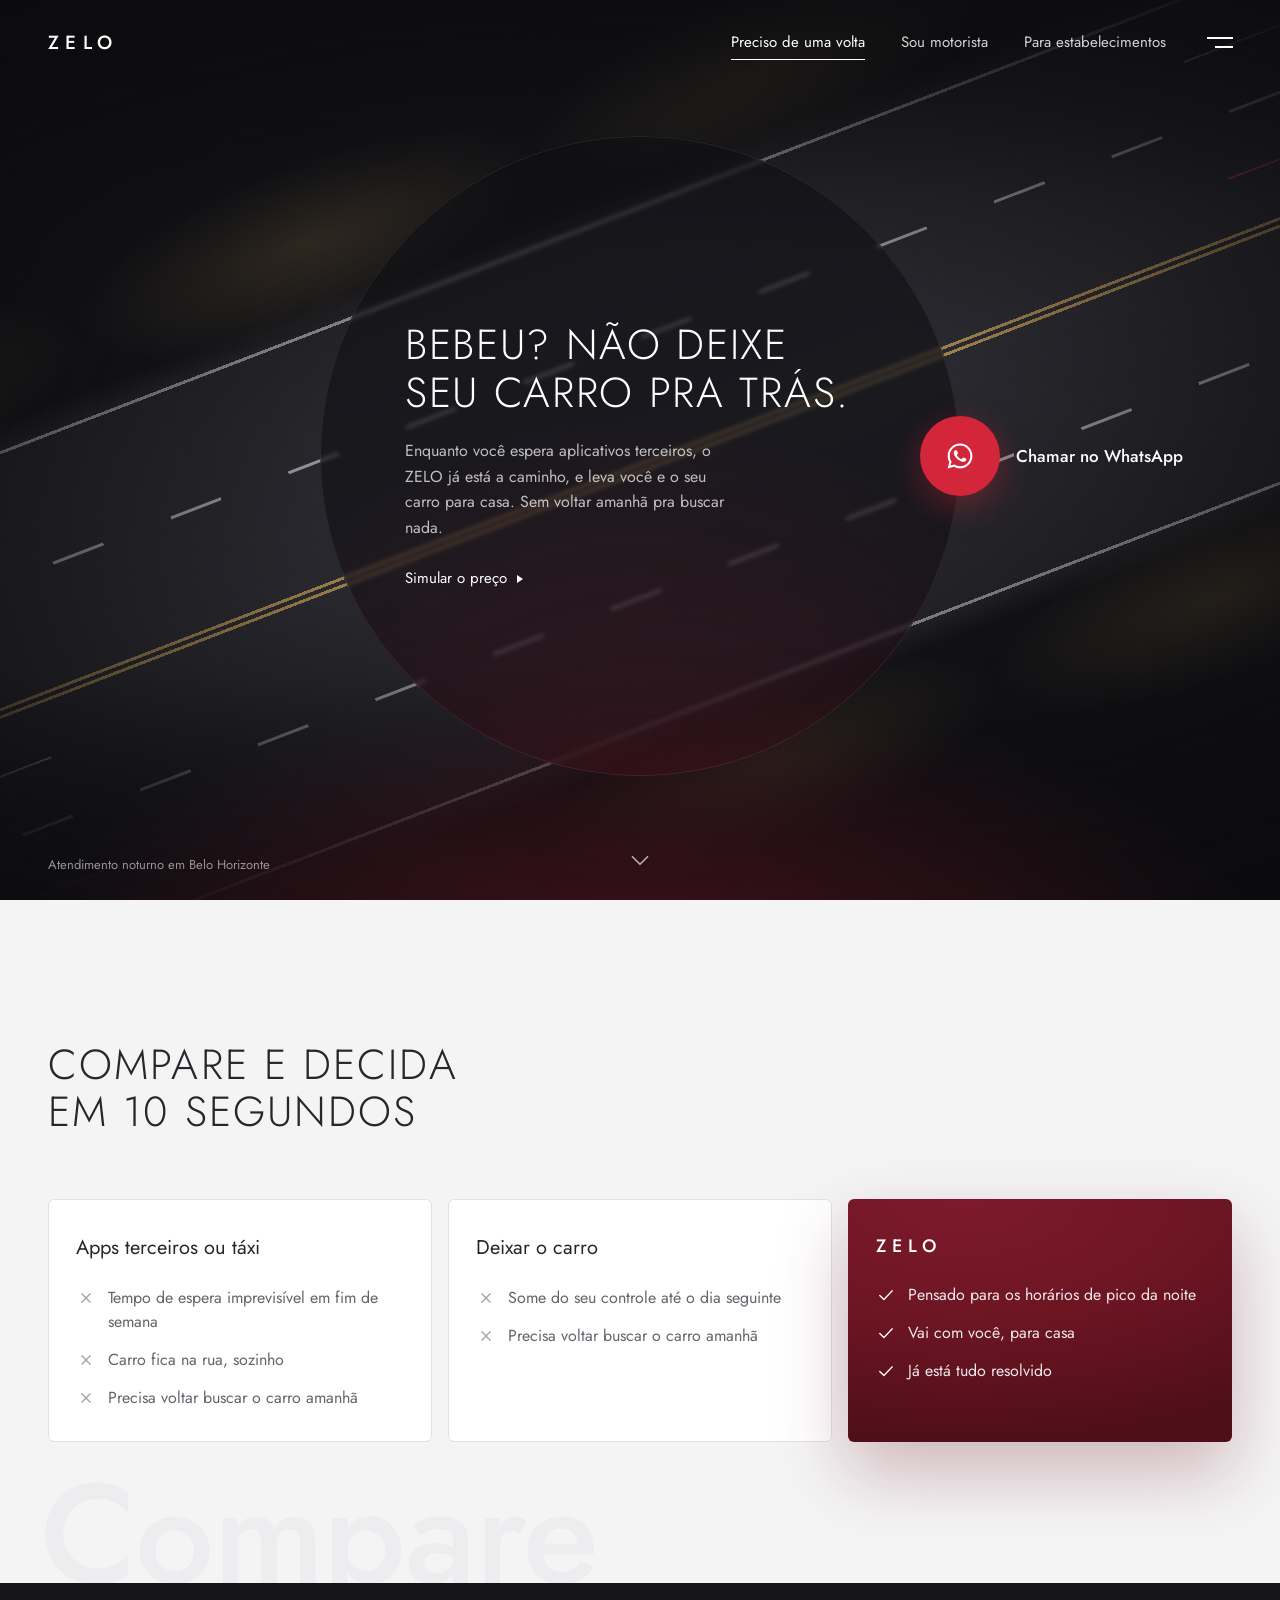
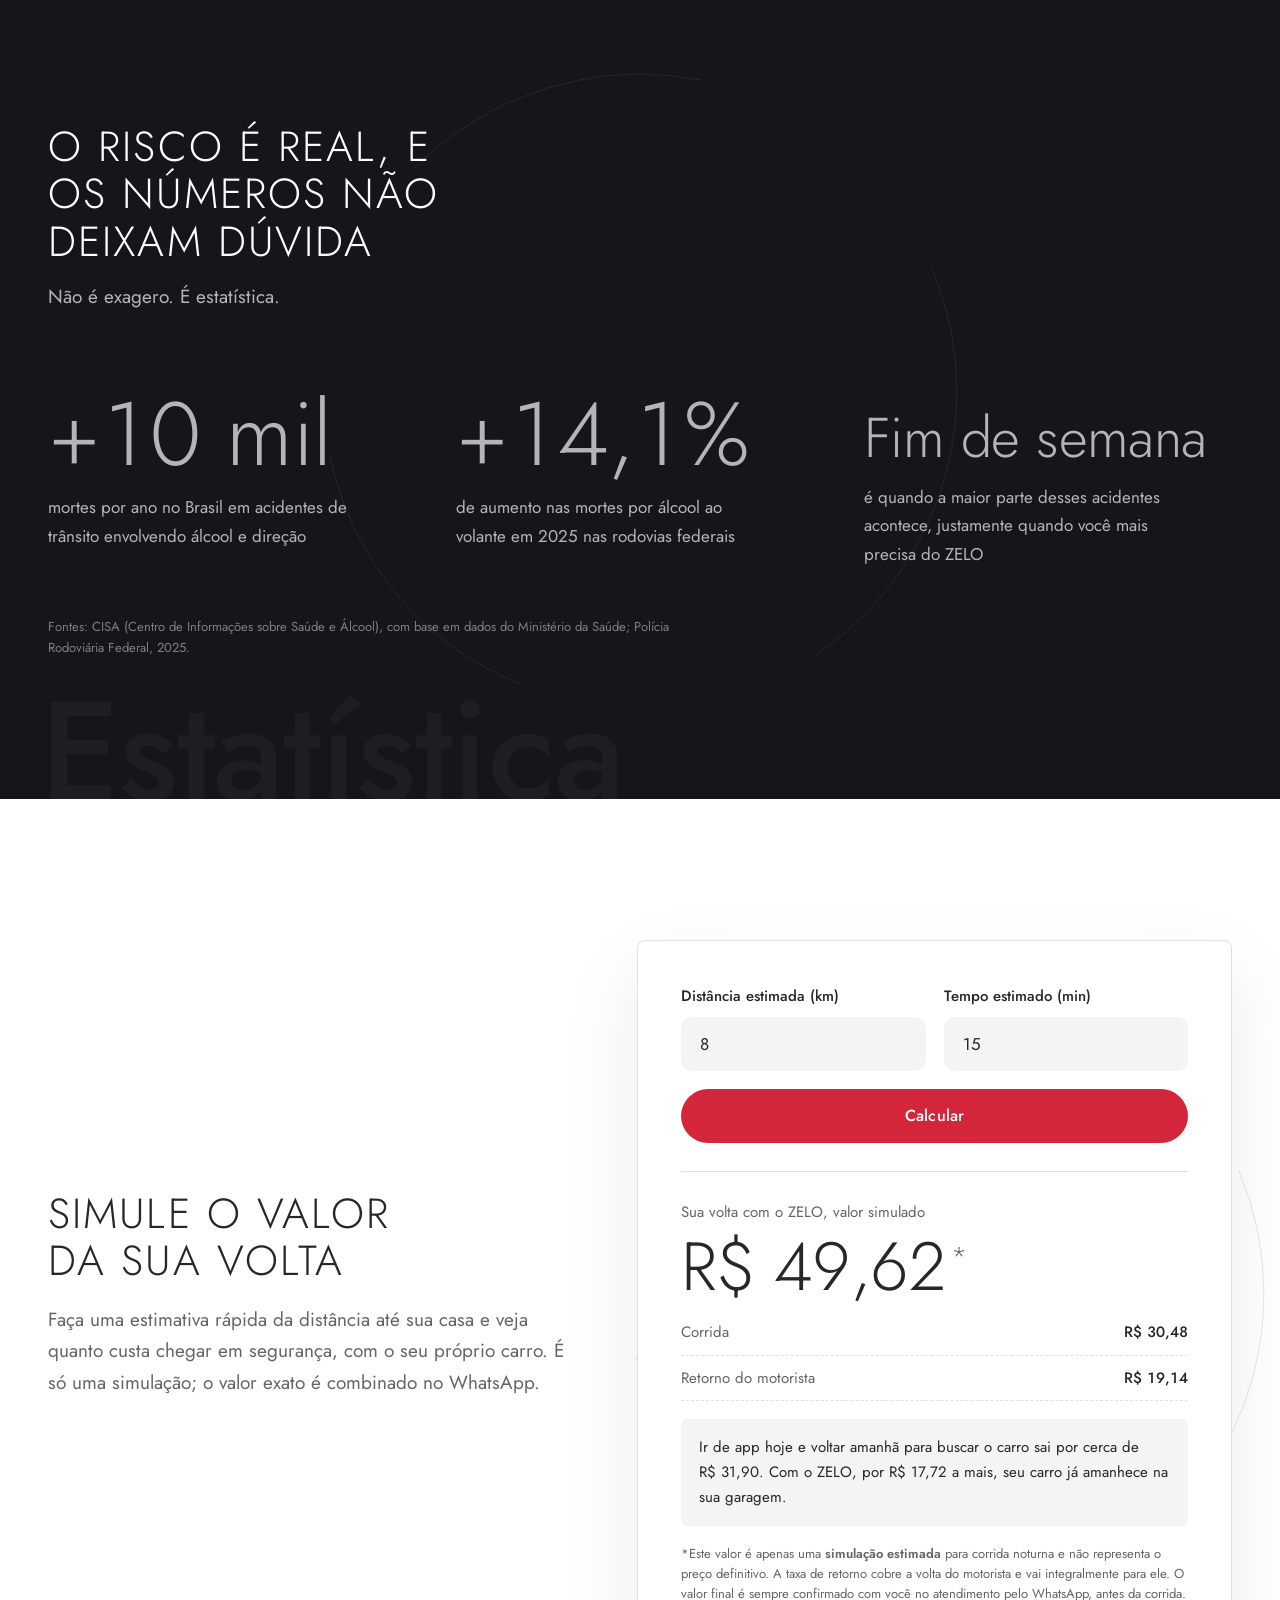
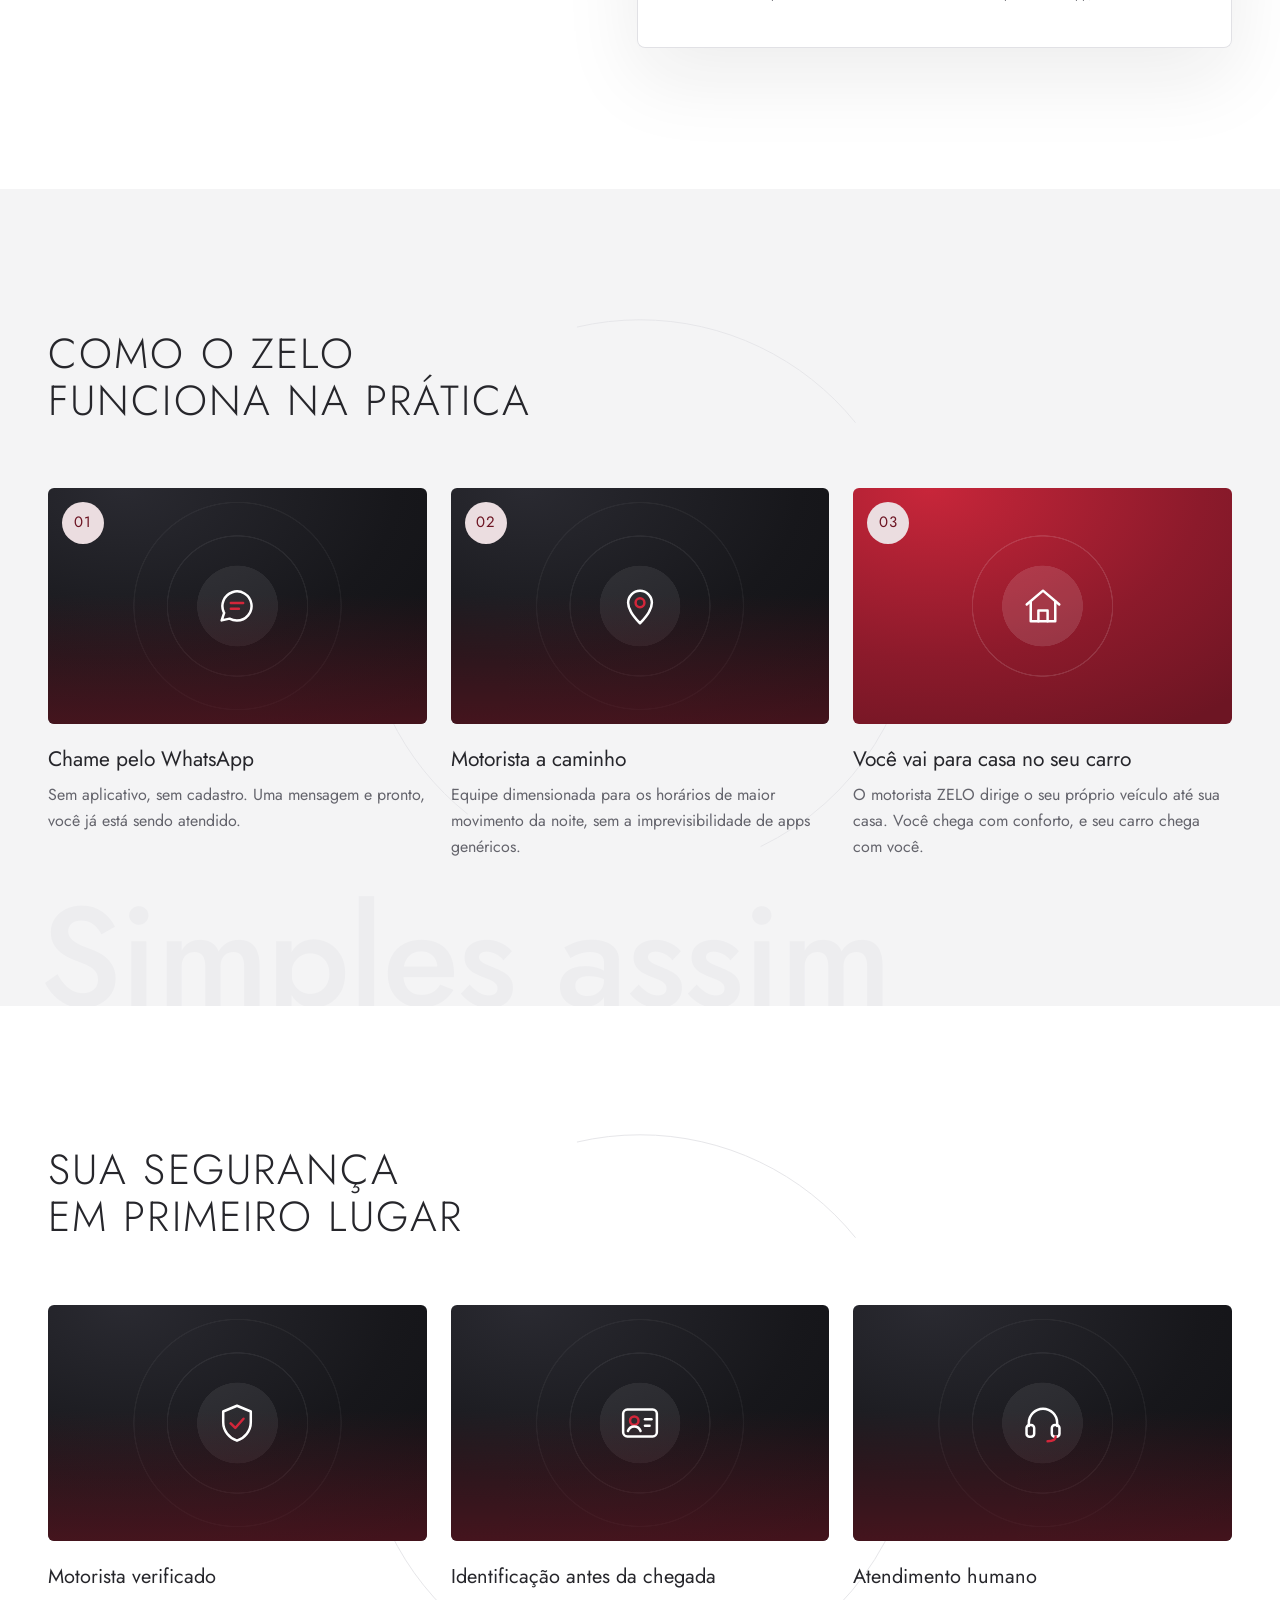
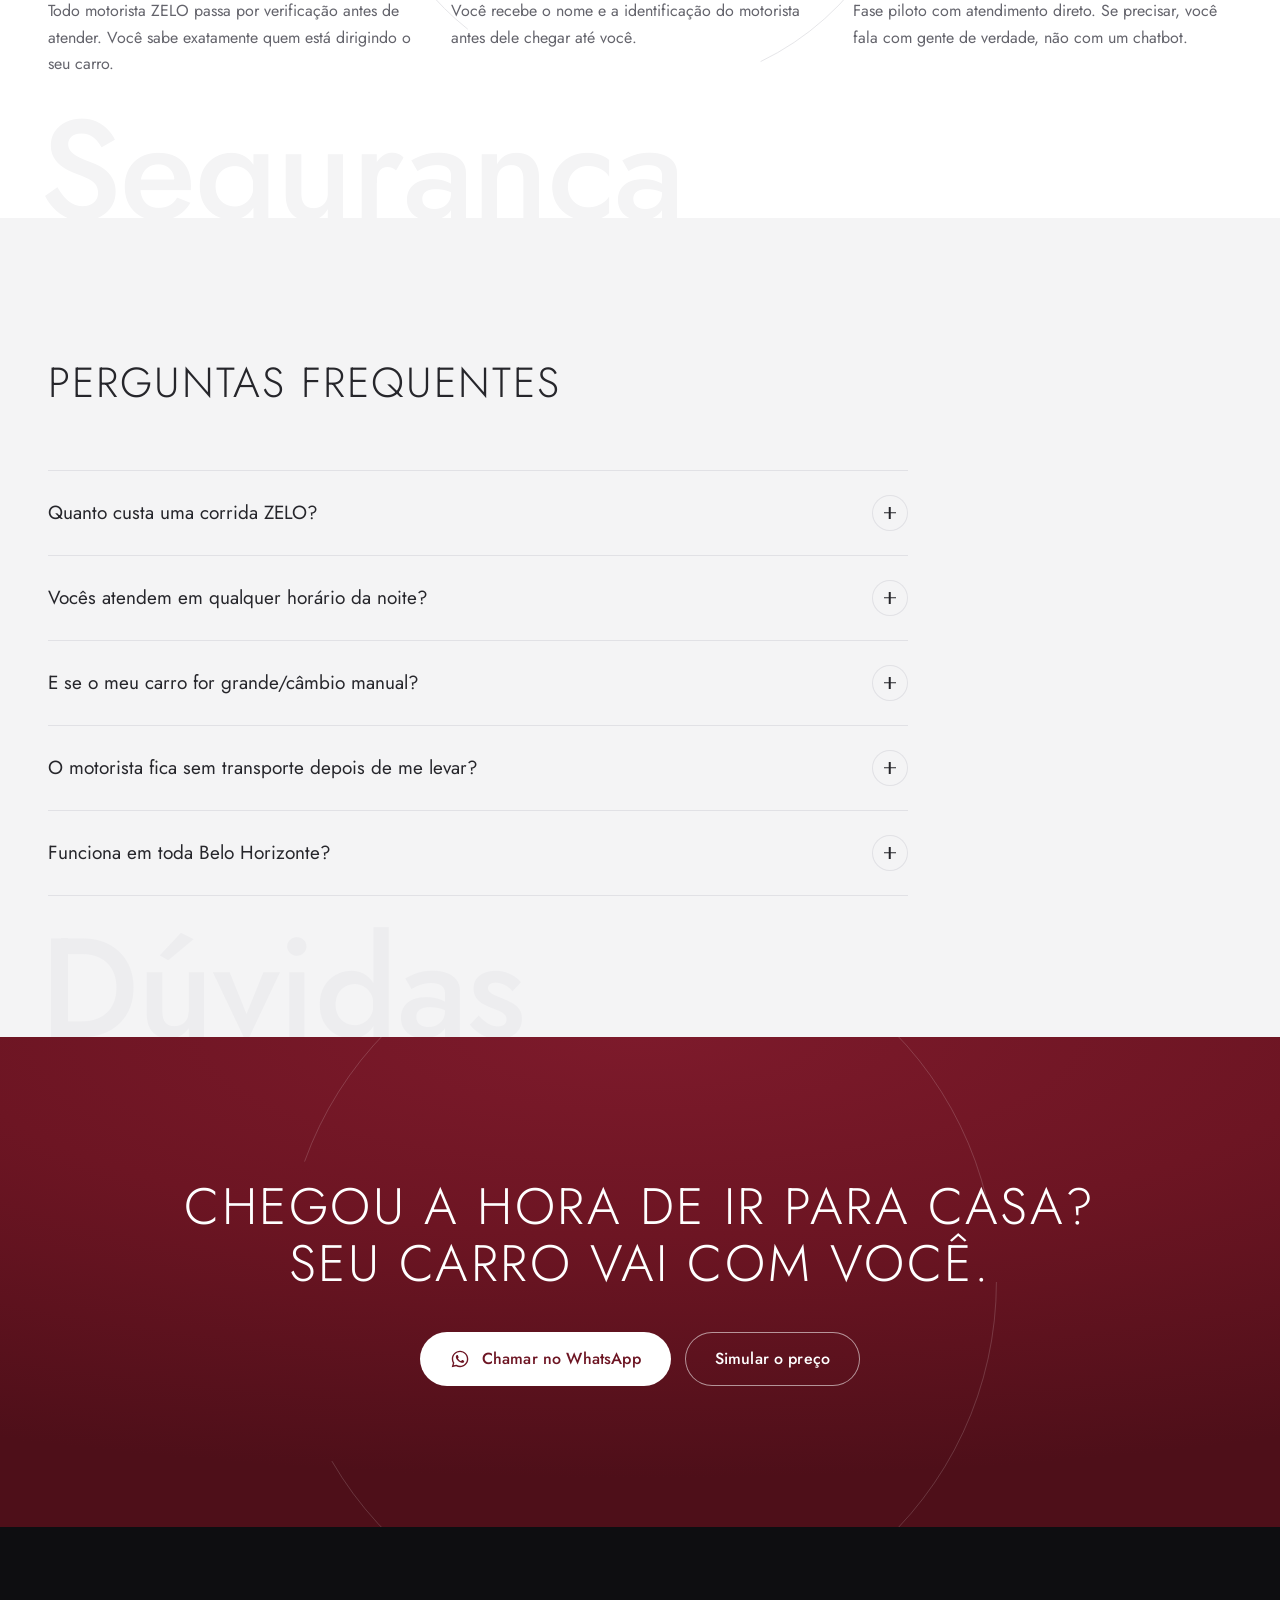
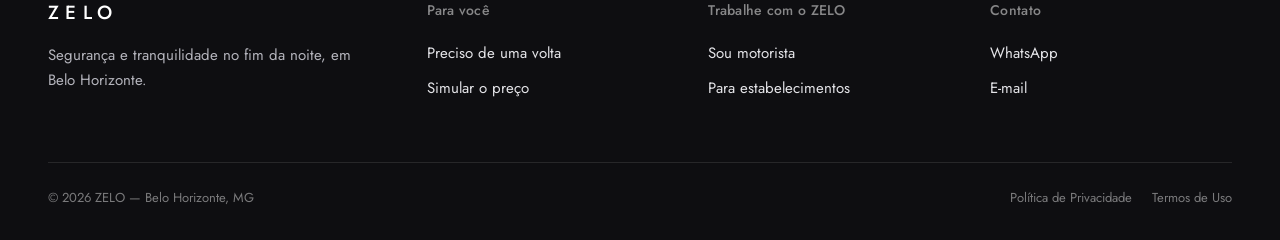
==== commit 4d5bc496: "Mais movimento: trânsito no topo, mapa com carros, carro rodando e rastros de luz - Topo: 18 carros " ====
--- a/zelo-landing-cliente.html
+++ b/zelo-landing-cliente.html
@@ -92,10 +92,10 @@
         <div class="z-road__lamps z-road__lamps--top"></div>
         <div class="z-road__dash" style="top:27.5%"></div>
         <div class="z-road__dash" style="top:72.5%"></div>
-        <div class="z-lane z-lane--back" style="top:16%"><i class="z-veh" style="--d:23s;--o:-3s"></i><i class="z-veh z-veh--light" style="--d:23s;--o:-11s"></i><i class="z-veh" style="--d:23s;--o:-18s"></i></div>
-        <div class="z-lane z-lane--back" style="top:39%"><i class="z-veh z-veh--light" style="--d:18s;--o:-6s"></i><i class="z-veh" style="--d:18s;--o:-14s"></i></div>
-        <div class="z-lane" style="top:61%"><i class="z-veh" style="--d:16s;--o:-1s"></i><i class="z-veh z-veh--light" style="--d:16s;--o:-7s"></i><i class="z-veh" style="--d:16s;--o:-12.5s"></i></div>
-        <div class="z-lane" style="top:84%"><i class="z-veh" style="--d:21s;--o:-4s"></i><i class="z-veh" style="--d:21s;--o:-15s"></i></div>
+        <div class="z-lane z-lane--back" style="top:16%"><i class="z-veh" style="--d:13s;--o:-1s"></i><i class="z-veh z-veh--light" style="--d:13s;--o:-3.7s"></i><i class="z-veh" style="--d:13s;--o:-6.1s"></i><i class="z-veh z-veh--white" style="--d:13s;--o:-8.8s"></i><i class="z-veh" style="--d:13s;--o:-11.2s"></i><i class="z-trail" style="--d:4.8s;--o:-1.5s"></i></div>
+        <div class="z-lane z-lane--back" style="top:39%"><i class="z-veh z-veh--light" style="--d:10.5s;--o:-0.6s"></i><i class="z-veh" style="--d:10.5s;--o:-3.2s"></i><i class="z-veh z-veh--wine" style="--d:10.5s;--o:-5.7s"></i><i class="z-veh" style="--d:10.5s;--o:-8.3s"></i><i class="z-trail z-trail--red" style="--d:3.8s;--o:-2.6s"></i></div>
+        <div class="z-lane" style="top:61%"><i class="z-veh" style="--d:9.5s;--o:-0.4s"></i><i class="z-veh z-veh--white" style="--d:9.5s;--o:-2.4s"></i><i class="z-veh" style="--d:9.5s;--o:-4.6s"></i><i class="z-veh z-veh--light" style="--d:9.5s;--o:-6.5s"></i><i class="z-veh" style="--d:9.5s;--o:-8.3s"></i><i class="z-trail" style="--d:4.2s;--o:-0.8s"></i></div>
+        <div class="z-lane" style="top:84%"><i class="z-veh z-veh--light" style="--d:12s;--o:-1.8s"></i><i class="z-veh" style="--d:12s;--o:-4.6s"></i><i class="z-veh z-veh--wine" style="--d:12s;--o:-7.4s"></i><i class="z-veh" style="--d:12s;--o:-10.1s"></i><i class="z-trail z-trail--red" style="--d:5.2s;--o:-3.1s"></i></div>
         <div class="z-road__lamps z-road__lamps--bottom"></div>
       </div>
     </div>
@@ -150,7 +150,8 @@
     <span class="z-watermark" aria-hidden="true">Compare</span>
   </section>
 
-  <section class="z-section z-night" id="riscos">
+  <section class="z-section z-night" id="riscos" data-play>
+    <div class="z-trails" aria-hidden="true"><i style="--y:12%;--w:26vw;--d:7s;--o:-1s"></i><i class="r" style="--y:20%;--w:18vw;--d:5.5s;--o:-3s"></i><i class="b" style="--y:28%;--w:22vw;--d:6.5s;--o:-2s"></i><i style="--y:70%;--w:30vw;--d:8s;--o:-5s"></i><i class="r" style="--y:78%;--w:20vw;--d:6s;--o:-.5s"></i><i class="b" style="--y:86%;--w:24vw;--d:7.5s;--o:-4s"></i><i style="--y:93%;--w:16vw;--d:4.8s;--o:-2.5s"></i></div>
     <svg class="z-ring" viewBox="0 0 100 100" style="--ring:min(80vw,640px)" aria-hidden="true"><circle cx="50" cy="50" r="49.5" pathLength="1"/></svg>
     <div class="z-wrap">
       <div class="z-head z-head--stack">
@@ -299,7 +300,8 @@
     <span class="z-watermark" aria-hidden="true">Dúvidas</span>
   </section>
 
-  <section class="z-section z-wine z-cta">
+  <section class="z-section z-wine z-cta" data-play>
+    <div class="z-trails" aria-hidden="true"><i style="--y:12%;--w:26vw;--d:7s;--o:-1s"></i><i class="r" style="--y:20%;--w:18vw;--d:5.5s;--o:-3s"></i><i class="b" style="--y:28%;--w:22vw;--d:6.5s;--o:-2s"></i><i style="--y:70%;--w:30vw;--d:8s;--o:-5s"></i><i class="r" style="--y:78%;--w:20vw;--d:6s;--o:-.5s"></i><i class="b" style="--y:86%;--w:24vw;--d:7.5s;--o:-4s"></i><i style="--y:93%;--w:16vw;--d:4.8s;--o:-2.5s"></i></div>
     <svg class="z-ring" viewBox="0 0 100 100" style="--ring:min(90vw,720px)" aria-hidden="true"><circle cx="50" cy="50" r="49.5" pathLength="1"/></svg>
     <div class="z-wrap">
       <h2 class="z-title"><span class="z-line">Chegou a hora de ir para casa?</span> <span class="z-line">Seu carro vai com você.</span></h2>
--- a/assets/zelo.css
+++ b/assets/zelo.css
@@ -178,7 +178,7 @@
 }
 .z-road { position: absolute; inset: 0; z-index: -2; overflow: hidden; background: radial-gradient(120% 90% at 50% 40%, #17171b 0%, #0c0c0f 100%); }
 .z-road__plane {
-  position: absolute; left: 50%; top: 52%; width: 260vmax; height: clamp(280px, 60vmin, 640px);
+  position: absolute; left: 50%; top: 52%; width: 150vmax; height: clamp(280px, 60vmin, 640px);
   transform: translate(-50%, -50%) rotate(-21deg);
   background:
     linear-gradient(to bottom,
@@ -199,20 +199,30 @@
 .z-lane { position: absolute; left: 0; width: 100%; height: 0; }
 .z-lane--back { transform: scaleX(-1); }
 .z-veh {
-  position: absolute; left: 0; top: 0; width: 5.4vmin; height: 2.5vmin; margin-top: -1.25vmin; border-radius: .9vmin;
+  --cw: clamp(27px, 5.4vmin, 64px); --ch: clamp(13px, 2.5vmin, 30px);
+  position: absolute; left: 0; top: 0; width: var(--cw); height: var(--ch); margin-top: calc(var(--ch) / -2); border-radius: calc(var(--ch) * .36);
   background: linear-gradient(90deg, #2b2b31, #44444c 55%, #2f2f36); box-shadow: inset 0 0 0 1px rgba(255,255,255,.07);
   animation: zDrive var(--d, 16s) linear var(--o, 0s) infinite; will-change: transform;
 }
 .z-veh::before { /* farol */
-  content: ""; position: absolute; left: 90%; top: 50%; width: 13vmin; height: 4.6vmin; transform: translateY(-50%);
+  content: ""; position: absolute; left: 90%; top: 50%; width: calc(var(--cw) * 2.4); height: calc(var(--ch) * 1.85); transform: translateY(-50%);
   background: radial-gradient(ellipse 100% 50% at 0% 50%, rgba(255,246,228,.42), rgba(255,246,228,0) 72%);
 }
 .z-veh::after { /* lanterna */
-  content: ""; position: absolute; right: 97%; top: 14%; bottom: 14%; width: .4vmin; border-radius: 2px;
-  background: #ff3a4f; box-shadow: 0 0 1.8vmin .6vmin rgba(255, 44, 70, .5);
+  content: ""; position: absolute; right: 97%; top: 14%; bottom: 14%; width: 2px; border-radius: 2px;
+  background: #ff3a4f; box-shadow: 0 0 calc(var(--ch) * .7) calc(var(--ch) * .22) rgba(255, 44, 70, .5);
 }
 .z-veh--light { background: linear-gradient(90deg, #6d6d76, #a3a3ad 55%, #73737c); }
-@keyframes zDrive { from { transform: translateX(-14vmin); } to { transform: translateX(262vmax); } }
+.z-veh--white { background: linear-gradient(90deg, #b9b9c1, #ececf0 55%, #c2c2ca); }
+.z-veh--wine { background: linear-gradient(90deg, #4a0f19, #7a1a2b 55%, #521220); }
+/* rastros de luz (fotografia de longa exposição) */
+.z-trail {
+  position: absolute; left: 0; top: 0; width: 24vmax; height: 2px; margin-top: -1px; border-radius: 2px;
+  background: linear-gradient(90deg, rgba(255,244,226,0), rgba(255,244,226,.55));
+  animation: zDrive var(--d, 5s) linear var(--o, 0s) infinite; will-change: transform;
+}
+.z-trail--red { background: linear-gradient(90deg, rgba(255,58,79,0), rgba(255,58,79,.6)); }
+@keyframes zDrive { from { transform: translateX(-10vmax); } to { transform: translateX(152vmax); } }
 .z-hero__veil {
   position: absolute; inset: 0; z-index: -1; pointer-events: none;
   background:
@@ -220,7 +230,7 @@
     radial-gradient(ellipse 75% 65% at 50% 50%, rgba(12,12,15,0) 35%, rgba(12,12,15,.62) 78%, rgba(12,12,15,.9) 100%),
     linear-gradient(to bottom, rgba(12,12,15,.55) 0, rgba(12,12,15,0) 22%, rgba(12,12,15,0) 75%, rgba(12,12,15,.7) 100%);
 }
-.z-hero.is-paused .z-veh { animation-play-state: paused; }
+.z-hero.is-paused .z-veh, .z-hero.is-paused .z-trail { animation-play-state: paused; }
 
 .z-hero__stage { position: relative; display: flex; justify-content: center; width: 100%; min-width: 0; }
 .z-hero__circle {
@@ -590,7 +600,7 @@
 @media (prefers-reduced-motion: reduce) {
   html { scroll-behavior: auto; }
   *, *::before, *::after { animation-duration: .001ms !important; animation-iteration-count: 1 !important; transition-duration: .001ms !important; transition-delay: 0s !important; }
-  .z-veh { animation: none !important; display: none; }
+  .z-veh, .z-trail, .z-trails, .z-wind { animation: none !important; display: none !important; }
   .js [data-reveal] { opacity: 1; }
   .js .z-ring circle, .js .z-map .z-map__route, .js .z-map .z-map__glow { stroke-dashoffset: 0; }
 }
@@ -635,3 +645,48 @@
 .z-pill-note { display: inline-flex; align-items: center; gap: 10px; margin-top: 18px; font-size: 15px; color: var(--z-wine); }
 .z-pill-note .z-ico { width: 18px; height: 18px; }
 @media (max-width: 1023.98px) { .z-ring { left: 50%; } }
+
+/* =========================================================================
+   Movimento nas outras telas (só roda enquanto a seção está visível)
+   ========================================================================= */
+/* rastros de farol e lanterna ao fundo das faixas escuras e bordô */
+.z-trails { position: absolute; inset: 0; overflow: hidden; pointer-events: none; z-index: 0; }
+.z-trails i {
+  position: absolute; left: 0; top: var(--y, 50%); width: var(--w, 22vw); height: var(--h, 1.5px); border-radius: 2px;
+  background: linear-gradient(90deg, rgba(255,244,226,0), rgba(255,244,226,.38));
+  transform: translateX(-40vw); will-change: transform;
+}
+.z-trails i.r { background: linear-gradient(90deg, rgba(255,70,92,0), rgba(255,70,92,.55)); }
+.z-trails i.b { background: linear-gradient(270deg, rgba(255,70,92,0), rgba(255,70,92,.5)); transform: translateX(140vw); }
+.is-playing .z-trails i { animation: zTrail var(--d, 6s) linear var(--o, 0s) infinite; }
+.is-playing .z-trails i.b { animation-name: zTrailBack; }
+@keyframes zTrail { from { transform: translateX(-40vw); } to { transform: translateX(140vw); } }
+@keyframes zTrailBack { from { transform: translateX(140vw); } to { transform: translateX(-40vw); } }
+.z-wine .z-trails i { background: linear-gradient(90deg, rgba(255,255,255,0), rgba(255,255,255,.3)); }
+.z-wine .z-trails i.b { background: linear-gradient(270deg, rgba(255,255,255,0), rgba(255,255,255,.26)); }
+
+/* vitrine: o carro "rodando" */
+.z-show__car { overflow: visible; }
+.z-wheel { transform-box: fill-box; transform-origin: center; }
+.is-playing .z-wheel { animation: zSpin .5s linear infinite; }
+@keyframes zSpin { to { transform: rotate(360deg); } }
+.z-show__body { transform-box: view-box; }
+.is-playing .z-show__body { animation: zBob 1.2s ease-in-out infinite; }
+@keyframes zBob { 50% { transform: translateY(-1.6px); } }
+.z-show__road {
+  position: absolute; left: -6%; right: -6%; bottom: 9%; height: 3px; z-index: -1; opacity: .9;
+  background: repeating-linear-gradient(90deg, #CFCFD5 0 40px, transparent 40px 84px);
+}
+.is-playing .z-show__road { animation: zRoad .42s linear infinite; }
+@keyframes zRoad { to { background-position: -84px 0; } }
+.z-wind { position: absolute; left: -2%; height: 2px; width: var(--w, 90px); top: var(--y, 50%); border-radius: 2px; background: linear-gradient(90deg, rgba(38,38,43,0), rgba(38,38,43,.18)); opacity: 0; }
+.is-playing .z-wind { animation: zWind var(--d, .9s) linear var(--o, 0s) infinite; }
+@keyframes zWind { 0% { transform: translateX(40px); opacity: 0; } 30% { opacity: 1; } 100% { transform: translateX(-80px); opacity: 0; } }
+
+/* celular em pé: estrada mais larga e inclinada, círculo mais transparente — mais carros à vista */
+@media (orientation: portrait) {
+  .z-road__plane { height: clamp(300px, 56vh, 640px); transform: translate(-50%, -50%) rotate(-34deg); }
+}
+@media (max-width: 899.98px) {
+  .z-hero__circle { background: radial-gradient(circle at 50% 120%, rgba(109,21,35,.4), rgba(109,21,35,0) 60%), rgba(15,15,19,.44); }
+}
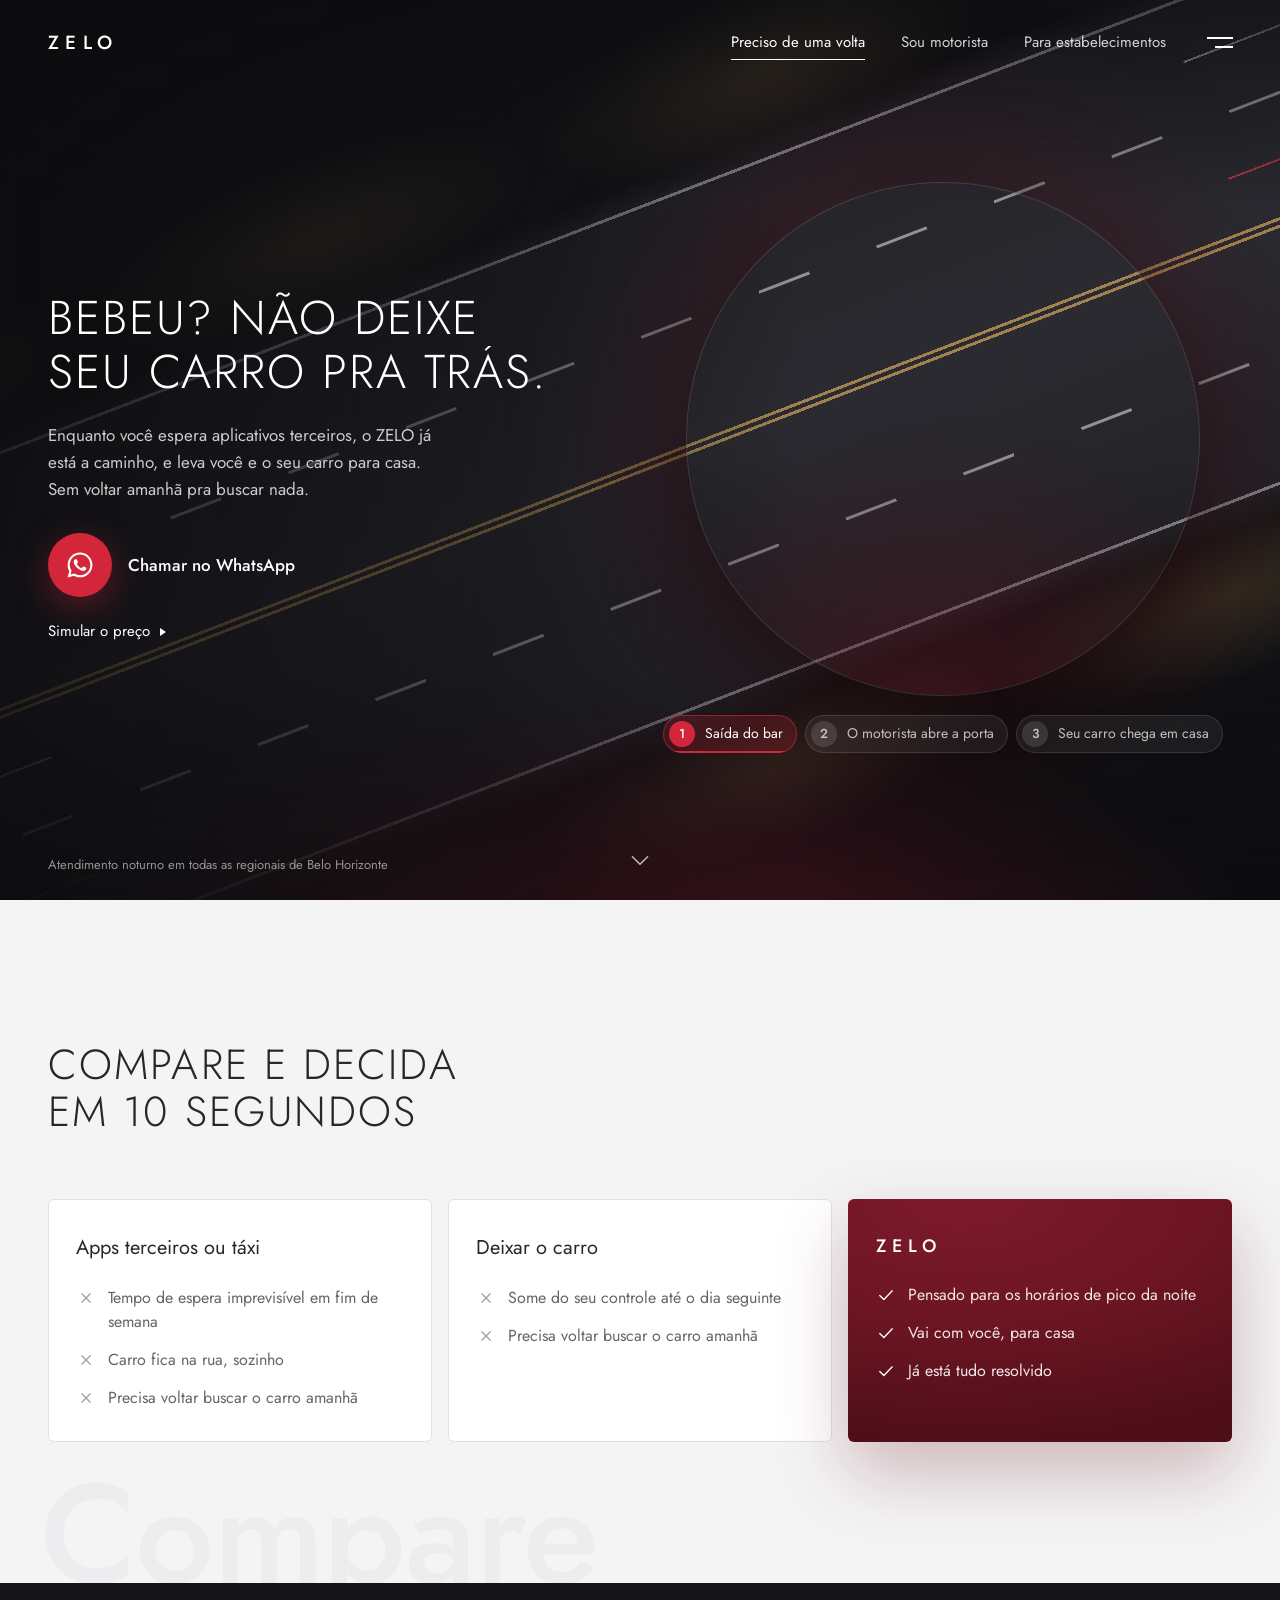
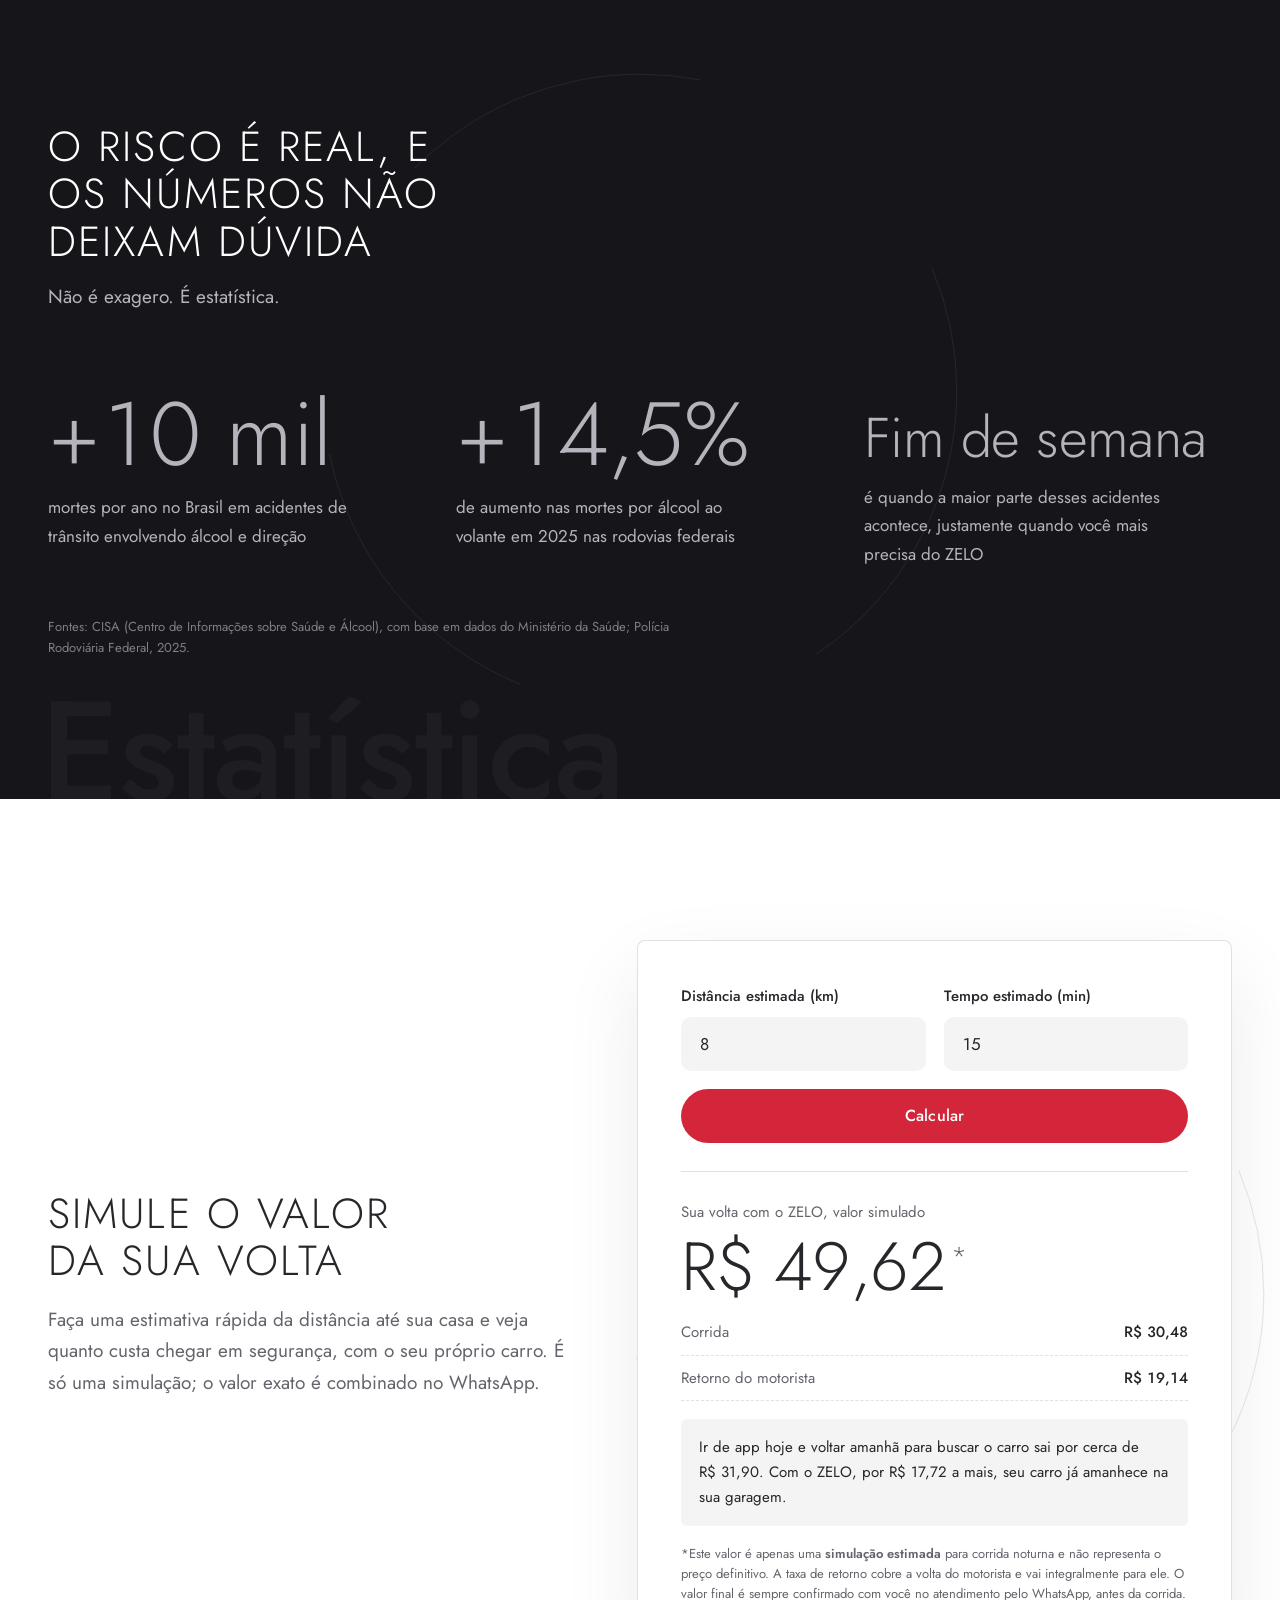
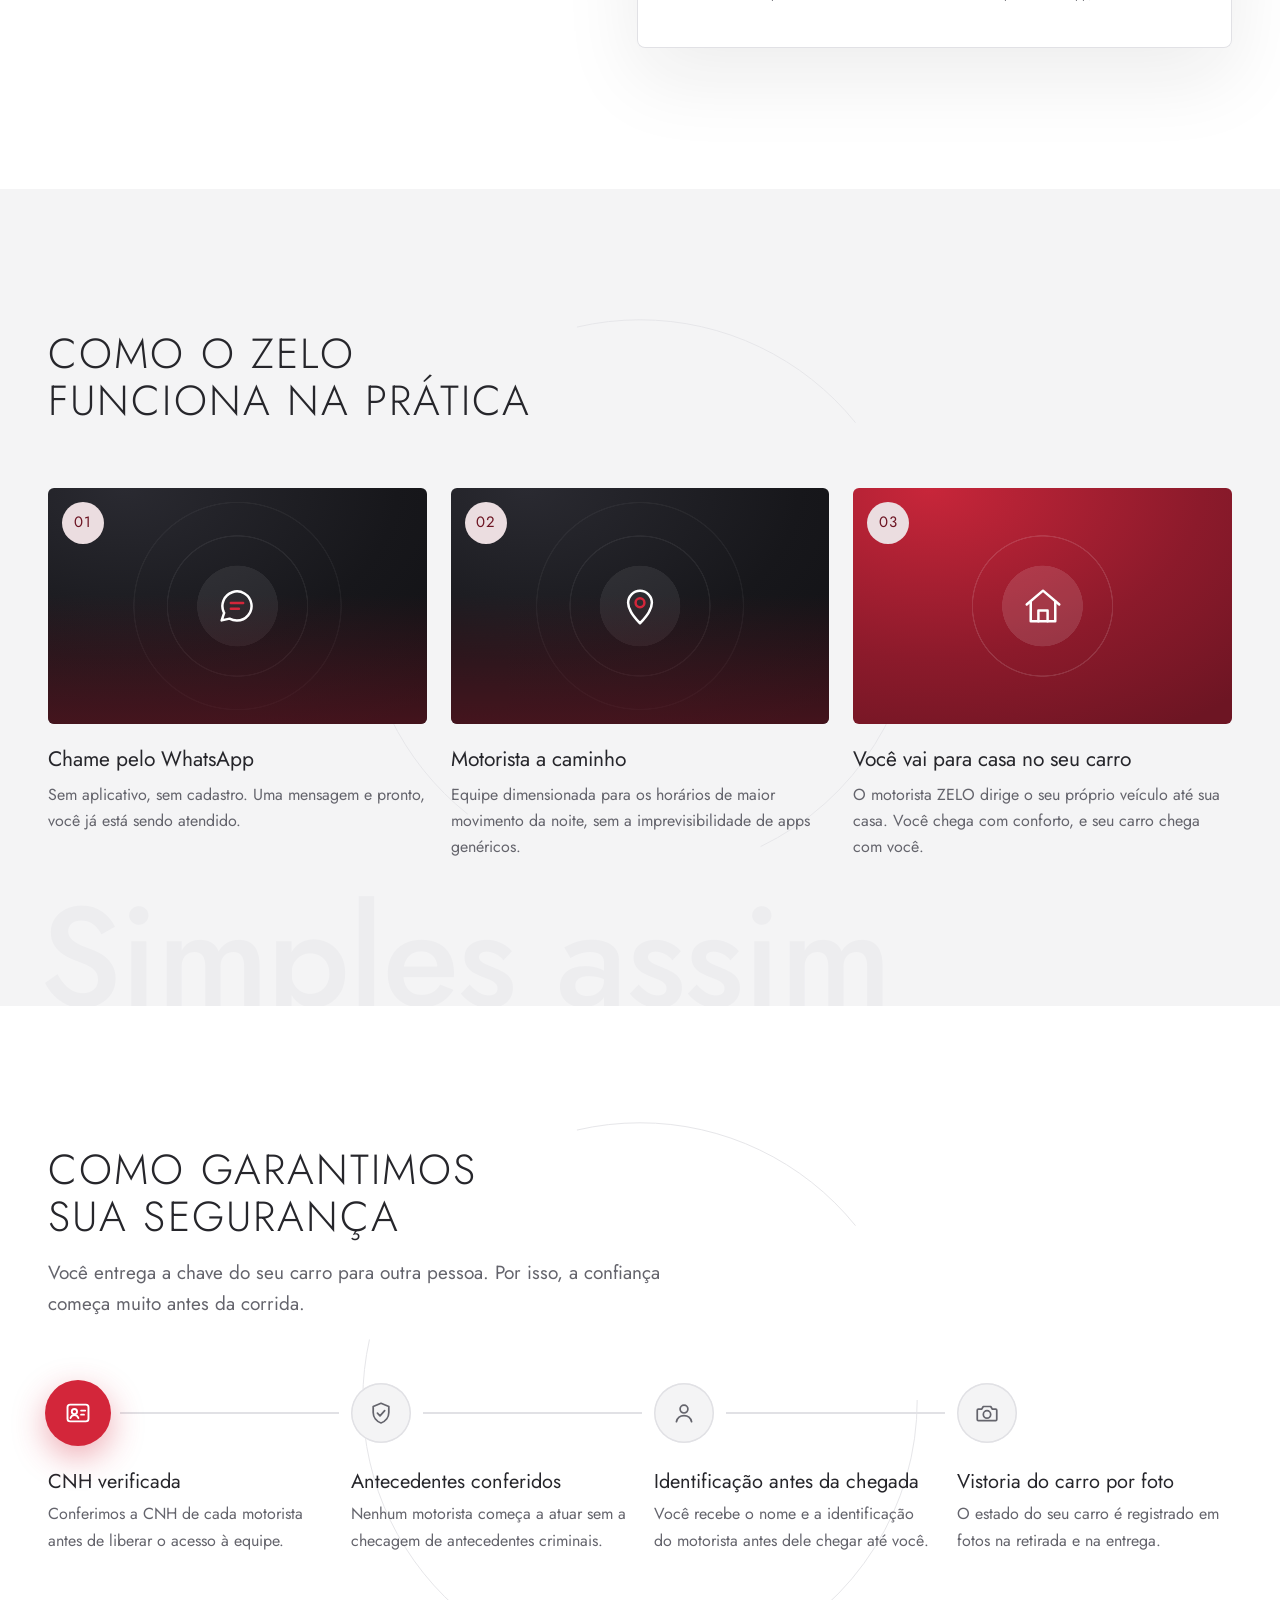
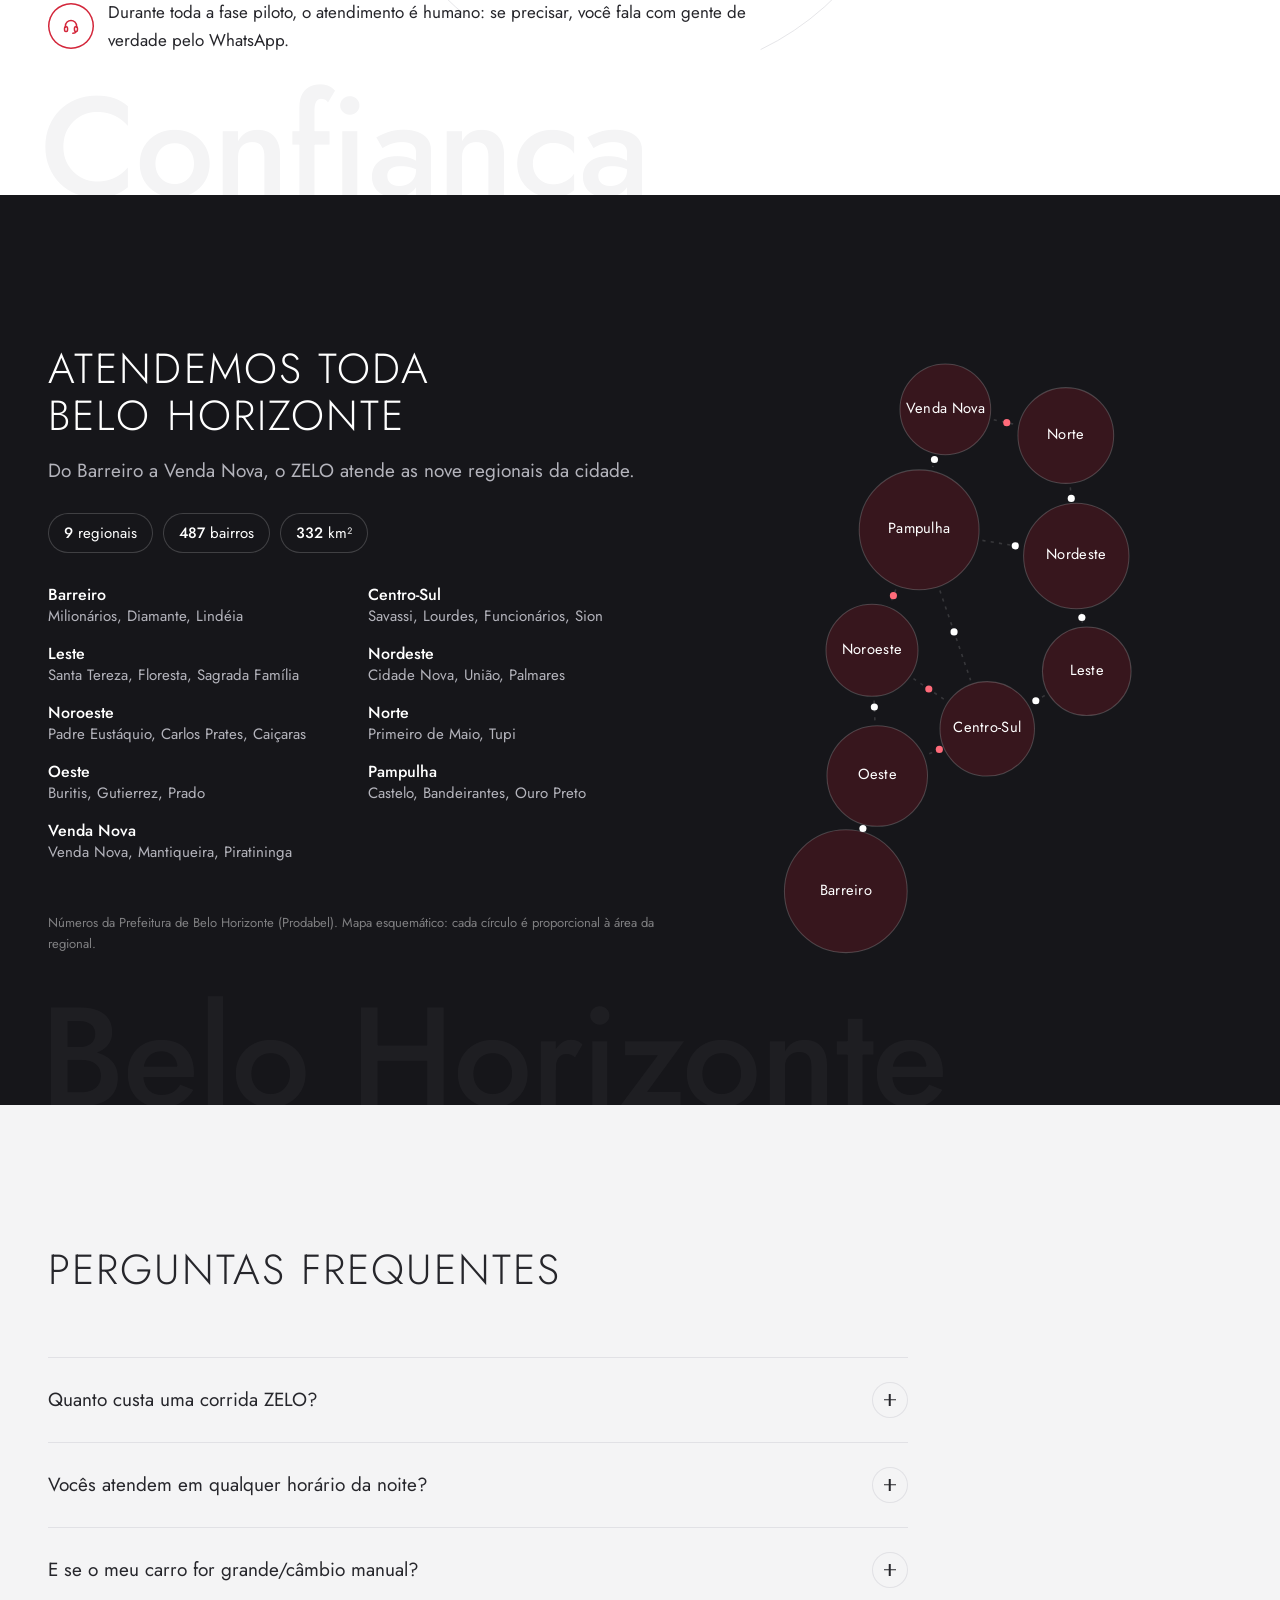
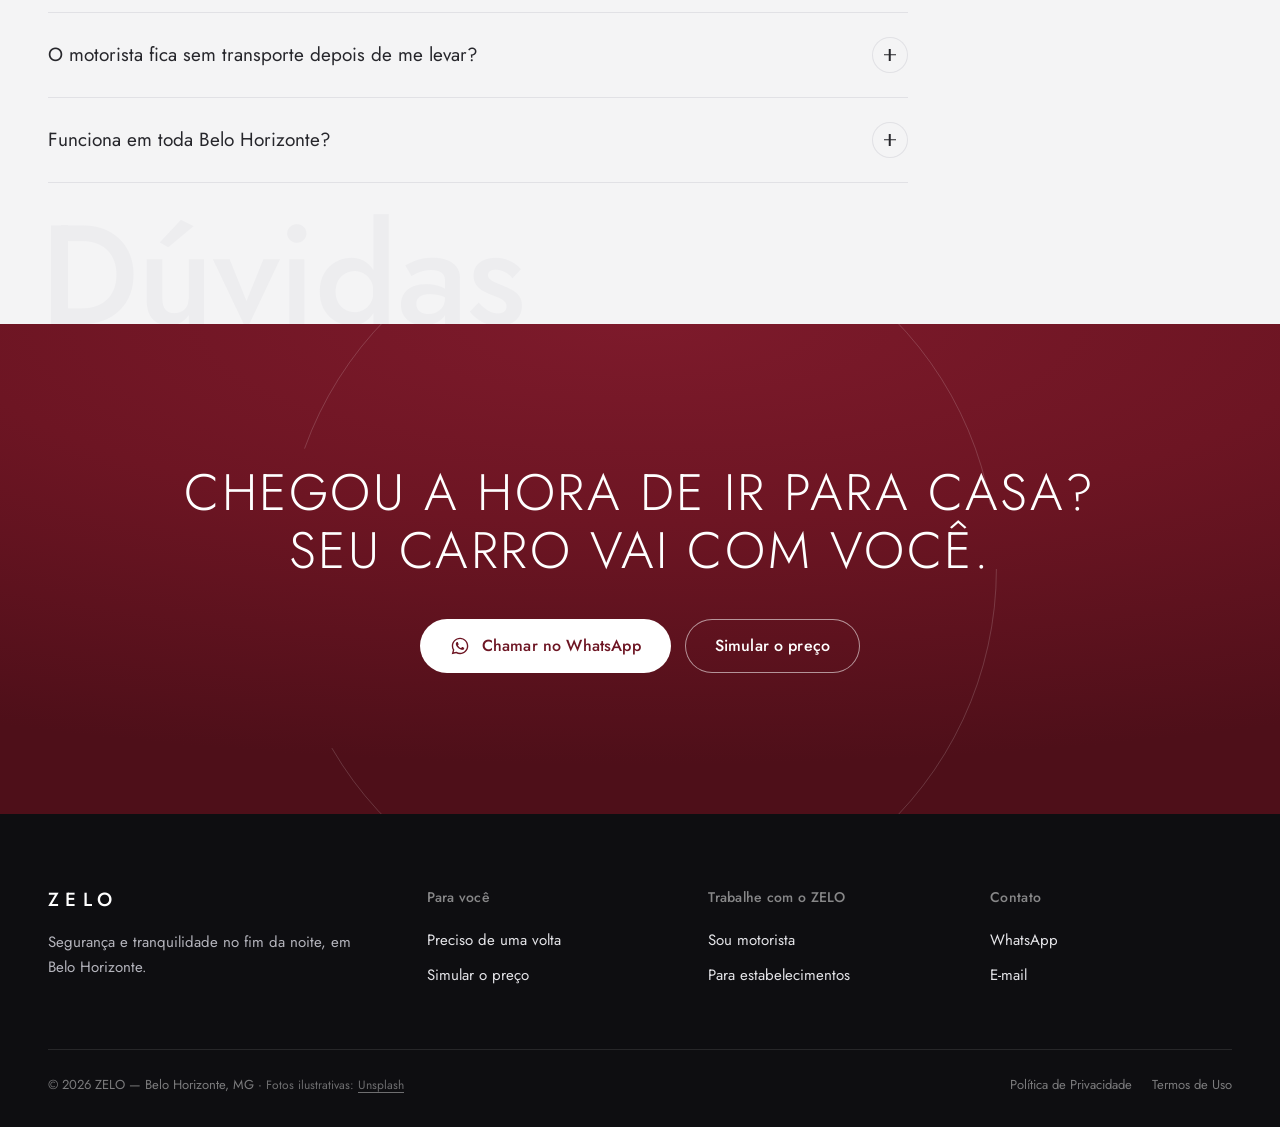
==== commit e3dac51c: "Confiança: história em fotos no topo, barra fixa no celular, fluxo de segurança, mapa de BH e fase p" ====
--- a/zelo-landing-cliente.html
+++ b/zelo-landing-cliente.html
@@ -22,6 +22,7 @@
   "priceRange": "$$"
 }
 </script>
+<link rel="preconnect" href="https://images.unsplash.com">
 <link rel="preload" href="assets/fonts/jost-300.woff2" as="font" type="font/woff2" crossorigin>
 <link rel="preload" href="assets/fonts/jost-400.woff2" as="font" type="font/woff2" crossorigin>
 <link rel="stylesheet" href="assets/zelo.css">
@@ -57,6 +58,7 @@
   <symbol id="i-alert" viewBox="0 0 24 24"><path d="M12 4l9 15.5H3L12 4z"/><path style="stroke:var(--acc,currentColor)" d="M12 10v4.2M12 16.8v.01"/></symbol>
   <symbol id="i-store" viewBox="0 0 24 24"><path d="M4 9.5l1.5-5h13l1.5 5"/><path d="M4 9.5c0 1.5 1.2 2.5 2.7 2.5S9.3 11 9.3 9.5c0 1.5 1.2 2.5 2.7 2.5s2.7-1 2.7-2.5c0 1.5 1.2 2.5 2.6 2.5S20 11 20 9.5"/><path d="M5.5 12v8h13v-8"/><path style="stroke:var(--acc,currentColor)" d="M10 20v-4.5h4V20"/></symbol>
   <symbol id="i-user" viewBox="0 0 24 24"><circle cx="12" cy="8.4" r="3.6"/><path d="M5 20c.9-3.6 3.7-5.6 7-5.6s6.1 2 7 5.6"/></symbol>
+  <symbol id="i-camera" viewBox="0 0 24 24"><path d="M4 8.5h3l1.6-2.5h6.8L17 8.5h3a1 1 0 011 1V18a1 1 0 01-1 1H4a1 1 0 01-1-1V9.5a1 1 0 011-1z"/><circle style="stroke:var(--acc,currentColor)" cx="12" cy="13.3" r="3.4"/></symbol>
 </svg>
 
 <a class="z-skip" href="#conteudo">Pular para o conteúdo</a>
@@ -86,7 +88,7 @@
 
 <main id="conteudo">
 
-  <section class="z-hero" data-hero>
+  <section class="z-hero z-hero--story" data-hero>
     <div class="z-road" aria-hidden="true">
       <div class="z-road__plane">
         <div class="z-road__lamps z-road__lamps--top"></div>
@@ -100,21 +102,30 @@
       </div>
     </div>
     <div class="z-hero__veil"></div>
-    <div class="z-hero__stage">
-      <div class="z-hero__circle">
+    <div class="z-wrap z-hero__grid">
+      <div class="z-hero__copy">
         <h1 class="z-hero__title">
           <span class="l"><span style="--i:0">Bebeu? Não deixe</span></span>
           <span class="l"><span style="--i:1">seu carro pra trás.</span></span>
         </h1>
         <p class="z-hero__text">Enquanto você espera aplicativos terceiros, o ZELO já está a caminho, e leva você e o seu carro para casa. Sem voltar amanhã pra buscar nada.</p>
-        <div class="z-hero__links"><a class="z-more" href="#calculadora">Simular o preço</a></div>
         <a class="z-hero__action" href="https://wa.me/5531973619814?text=Ol%C3%A1%2C%20ZELO%21%20Vim%20pelo%20site%20e%20preciso%20de%20um%20motorista%20para%20levar%20meu%20carro%20para%20casa.%20Estou%20em%3A%20" target="_blank" rel="noopener">
           <span class="z-dot"><svg class="z-ico"><use href="#i-wa"/></svg></span>
           <span>Chamar no WhatsApp</span>
         </a>
-      </div>
-    </div>
-    <p class="z-hero__foot">Atendimento noturno em Belo Horizonte</p>
+        <div class="z-hero__links"><a class="z-more" href="#calculadora">Simular o preço</a></div>
+      </div>
+      <figure class="z-story" data-story="5200">
+        <div class="z-story__circle">
+          <img class="z-story__img is-active" src="https://images.unsplash.com/photo-1775652970082-50c1838f0d58?w=760&h=760&fit=crop&q=70&auto=format" srcset="https://images.unsplash.com/photo-1775652970082-50c1838f0d58?w=480&h=480&fit=crop&q=70&auto=format 480w, https://images.unsplash.com/photo-1775652970082-50c1838f0d58?w=760&h=760&fit=crop&q=70&auto=format 760w, https://images.unsplash.com/photo-1775652970082-50c1838f0d58?w=1100&h=1100&fit=crop&q=70&auto=format 1100w" sizes="(min-width: 1024px) 40vw, 76vw" width="760" height="760" alt="Casal caminhando à noite por uma rua iluminada" decoding="async" fetchpriority="high">
+          <img class="z-story__img" src="https://images.unsplash.com/photo-1574172528634-a26851ca0b4b?w=760&h=760&fit=crop&q=70&auto=format" srcset="https://images.unsplash.com/photo-1574172528634-a26851ca0b4b?w=480&h=480&fit=crop&q=70&auto=format 480w, https://images.unsplash.com/photo-1574172528634-a26851ca0b4b?w=760&h=760&fit=crop&q=70&auto=format 760w, https://images.unsplash.com/photo-1574172528634-a26851ca0b4b?w=1100&h=1100&fit=crop&q=70&auto=format 1100w" sizes="(min-width: 1024px) 40vw, 76vw" width="760" height="760" alt="Homem ao lado da porta aberta de um carro escuro à noite, com os faróis acesos" decoding="async" loading="eager">
+          <img class="z-story__img" src="https://images.unsplash.com/photo-1784959022721-d02bceebdb45?w=760&h=760&fit=crop&q=70&auto=format" srcset="https://images.unsplash.com/photo-1784959022721-d02bceebdb45?w=480&h=480&fit=crop&q=70&auto=format 480w, https://images.unsplash.com/photo-1784959022721-d02bceebdb45?w=760&h=760&fit=crop&q=70&auto=format 760w, https://images.unsplash.com/photo-1784959022721-d02bceebdb45?w=1100&h=1100&fit=crop&q=70&auto=format 1100w" sizes="(min-width: 1024px) 40vw, 76vw" width="760" height="760" alt="Garagem iluminada de uma casa à noite" decoding="async" loading="eager">
+        </div>
+        <span class="z-story__ring" aria-hidden="true"></span>
+        <div class="z-story__steps" role="group" aria-label="Cenas da história"><button class="z-story__step is-active" type="button" aria-pressed="true"><b>1</b><span>Saída do bar</span></button><button class="z-story__step" type="button" aria-pressed="false"><b>2</b><span>O motorista abre a porta</span></button><button class="z-story__step" type="button" aria-pressed="false"><b>3</b><span>Seu carro chega em casa</span></button></div>
+      </figure>
+    </div>
+    <p class="z-hero__foot">Atendimento noturno em todas as regionais de Belo Horizonte</p>
     <a class="z-hero__cue" href="#comparar" aria-label="Ir para o conteúdo"><svg class="z-ico"><use href="#i-down"/></svg></a>
   </section>
 
@@ -246,29 +257,54 @@
     <span class="z-watermark" aria-hidden="true">Simples assim</span>
   </section>
 
+
   <section class="z-section z-section--white" id="seguranca">
     <svg class="z-ring" viewBox="0 0 100 100" style="--ring:min(70vw,560px)" aria-hidden="true"><circle cx="50" cy="50" r="49.5" pathLength="1"/></svg>
     <div class="z-wrap">
-      <div class="z-head"><h2 class="z-title">Sua segurança em primeiro lugar</h2></div>
-      <div class="z-cards">
-        <article class="z-card" data-reveal>
-          <div class="z-tile" style="--acc:#D3263A"><svg class="z-ico"><use href="#i-shield"/></svg></div>
-          <h3>Motorista verificado</h3>
-          <p>Todo motorista ZELO passa por verificação antes de atender. Você sabe exatamente quem está dirigindo o seu carro.</p>
-        </article>
-        <article class="z-card" data-reveal style="--delay:0.12s">
-          <div class="z-tile" style="--acc:#D3263A"><svg class="z-ico"><use href="#i-id"/></svg></div>
+      <div class="z-head z-head--stack">
+        <h2 class="z-title">Como garantimos sua segurança</h2>
+        <p class="z-lead">Você entrega a chave do seu carro para outra pessoa. Por isso, a confiança começa muito antes da corrida.</p>
+      </div>
+      <ol class="z-flow" data-flow>
+        <li class="z-flow__step">
+          <span class="z-flow__node"><svg class="z-ico"><use href="#i-id"/></svg></span>
+          <h3>CNH verificada</h3>
+          <p>Conferimos a CNH de cada motorista antes de liberar o acesso à equipe.</p>
+        </li>
+        <li class="z-flow__step">
+          <span class="z-flow__node"><svg class="z-ico"><use href="#i-shield"/></svg></span>
+          <h3>Antecedentes conferidos</h3>
+          <p>Nenhum motorista começa a atuar sem a checagem de antecedentes criminais.</p>
+        </li>
+        <li class="z-flow__step">
+          <span class="z-flow__node"><svg class="z-ico"><use href="#i-user"/></svg></span>
           <h3>Identificação antes da chegada</h3>
           <p>Você recebe o nome e a identificação do motorista antes dele chegar até você.</p>
-        </article>
-        <article class="z-card" data-reveal style="--delay:0.24s">
-          <div class="z-tile" style="--acc:#D3263A"><svg class="z-ico"><use href="#i-voice"/></svg></div>
-          <h3>Atendimento humano</h3>
-          <p>Fase piloto com atendimento direto. Se precisar, você fala com gente de verdade, não com um chatbot.</p>
-        </article>
-      </div>
-    </div>
-    <span class="z-watermark" aria-hidden="true">Segurança</span>
+        </li>
+        <li class="z-flow__step">
+          <span class="z-flow__node"><svg class="z-ico"><use href="#i-camera"/></svg></span>
+          <h3>Vistoria do carro por foto</h3>
+          <p>O estado do seu carro é registrado em fotos na retirada e na entrega.</p>
+        </li>
+      </ol>
+      <p class="z-flow__note" data-reveal><span class="z-circle"><svg class="z-ico"><use href="#i-voice"/></svg></span>Durante toda a fase piloto, o atendimento é humano: se precisar, você fala com gente de verdade pelo WhatsApp.</p>
+    </div>
+    <span class="z-watermark" aria-hidden="true">Confiança</span>
+  </section>
+
+
+  <section class="z-section z-night" id="regioes" data-play>
+    <div class="z-wrap z-regions">
+      <div class="z-regions__text" data-reveal>
+        <h2 class="z-title">Atendemos toda Belo Horizonte</h2>
+        <p class="z-lead">Do Barreiro a Venda Nova, o ZELO atende as nove regionais da cidade.</p>
+        <ul class="z-facts"><li><strong>9</strong> regionais</li><li><strong>487</strong> bairros</li><li><strong>332</strong> km²</li></ul>
+        <ul class="z-regions__list"><li><strong>Barreiro</strong>Milionários, Diamante, Lindéia</li><li><strong>Centro-Sul</strong>Savassi, Lourdes, Funcionários, Sion</li><li><strong>Leste</strong>Santa Tereza, Floresta, Sagrada Família</li><li><strong>Nordeste</strong>Cidade Nova, União, Palmares</li><li><strong>Noroeste</strong>Padre Eustáquio, Carlos Prates, Caiçaras</li><li><strong>Norte</strong>Primeiro de Maio, Tupi</li><li><strong>Oeste</strong>Buritis, Gutierrez, Prado</li><li><strong>Pampulha</strong>Castelo, Bandeirantes, Ouro Preto</li><li><strong>Venda Nova</strong>Venda Nova, Mantiqueira, Piratininga</li></ul>
+        <p class="z-source">Números da Prefeitura de Belo Horizonte (Prodabel). Mapa esquemático: cada círculo é proporcional à área da regional.</p>
+      </div>
+      <figure class="z-regions__map"><svg viewBox="0 0 420 600" data-smil role="img" aria-label="Mapa esquemático das nove regionais de Belo Horizonte, todas atendidas pelo ZELO, com carros circulando entre elas"><path class="z-reg-road" d="M165.0 116.2 L163.0 125.1"/><path class="z-reg-road" d="M221.2 80.0 L241.4 84.4"/><path class="z-reg-road" d="M294.3 144.5 L295.3 156.0"/><path class="z-reg-road" d="M210.4 195.1 L246.5 201.1"/><path class="z-reg-road" d="M127.7 242.0 L122.5 255.4"/><path class="z-reg-road" d="M169.8 243.0 L199.1 328.5"/><path class="z-reg-road" d="M304.9 264.0 L305.8 273.9"/><path class="z-reg-road" d="M144.6 327.0 L174.4 347.3"/><path class="z-reg-road" d="M269.9 343.2 L257.5 350.4"/><path class="z-reg-road" d="M107.0 347.9 L107.8 368.0"/><path class="z-reg-road" d="M169.8 394.4 L157.8 399.5"/><path class="z-reg-road" d="M96.3 470.2 L96.5 469.6"/><g class="z-reg-g"><title>Venda Nova: Venda Nova, Mantiqueira, Piratininga</title><circle class="z-reg" cx="175" cy="70" r="43.3"/><text class="z-reg-label" x="175" y="70">Venda Nova</text></g><g class="z-reg-g"><title>Norte: Primeiro de Maio, Tupi</title><circle class="z-reg" cx="290" cy="95" r="45.7"/><text class="z-reg-label" x="290" y="95">Norte</text></g><g class="z-reg-g"><title>Pampulha: Castelo, Bandeirantes, Ouro Preto</title><circle class="z-reg" cx="150" cy="185" r="57.2"/><text class="z-reg-label" x="150" y="185">Pampulha</text></g><g class="z-reg-g"><title>Nordeste: Cidade Nova, União, Palmares</title><circle class="z-reg" cx="300" cy="210" r="50.3"/><text class="z-reg-label" x="300" y="210">Nordeste</text></g><g class="z-reg-g"><title>Noroeste: Padre Eustáquio, Carlos Prates, Caiçaras</title><circle class="z-reg" cx="105" cy="300" r="43.9"/><text class="z-reg-label" x="105" y="300">Noroeste</text></g><g class="z-reg-g"><title>Leste: Santa Tereza, Floresta, Sagrada Família</title><circle class="z-reg" cx="310" cy="320" r="42.3"/><text class="z-reg-label" x="310" y="320">Leste</text></g><g class="z-reg-g"><title>Centro-Sul: Savassi, Lourdes, Funcionários, Sion</title><circle class="z-reg" cx="215" cy="375" r="45.1"/><text class="z-reg-label" x="215" y="375">Centro-Sul</text></g><g class="z-reg-g"><title>Oeste: Buritis, Gutierrez, Prado</title><circle class="z-reg" cx="110" cy="420" r="48.0"/><text class="z-reg-label" x="110" y="420">Oeste</text></g><g class="z-reg-g"><title>Barreiro: Milionários, Diamante, Lindéia</title><circle class="z-reg" cx="80" cy="530" r="58.6"/><text class="z-reg-label" x="80" y="530">Barreiro</text></g><circle class="z-reg-car" r="3.4"><animateMotion dur="3.2s" begin="-0.0s" repeatCount="indefinite" path="M165.0 116.2 L163.0 125.1 L165.0 116.2"/></circle><circle class="z-reg-car z-reg-car--red" r="3.4"><animateMotion dur="3.9s" begin="-0.9s" repeatCount="indefinite" path="M221.2 80.0 L241.4 84.4 L221.2 80.0"/></circle><circle class="z-reg-car" r="3.4"><animateMotion dur="4.6s" begin="-1.8s" repeatCount="indefinite" path="M294.3 144.5 L295.3 156.0 L294.3 144.5"/></circle><circle class="z-reg-car" r="3.4"><animateMotion dur="5.3s" begin="-2.7s" repeatCount="indefinite" path="M210.4 195.1 L246.5 201.1 L210.4 195.1"/></circle><circle class="z-reg-car z-reg-car--red" r="3.4"><animateMotion dur="3.2s" begin="-0.4s" repeatCount="indefinite" path="M127.7 242.0 L122.5 255.4 L127.7 242.0"/></circle><circle class="z-reg-car" r="3.4"><animateMotion dur="3.9s" begin="-0.6s" repeatCount="indefinite" path="M169.8 243.0 L199.1 328.5 L169.8 243.0"/></circle><circle class="z-reg-car" r="3.4"><animateMotion dur="4.6s" begin="-0.8s" repeatCount="indefinite" path="M304.9 264.0 L305.8 273.9 L304.9 264.0"/></circle><circle class="z-reg-car z-reg-car--red" r="3.4"><animateMotion dur="5.3s" begin="-1.0s" repeatCount="indefinite" path="M144.6 327.0 L174.4 347.3 L144.6 327.0"/></circle><circle class="z-reg-car" r="3.4"><animateMotion dur="3.2s" begin="-0.8s" repeatCount="indefinite" path="M269.9 343.2 L257.5 350.4 L269.9 343.2"/></circle><circle class="z-reg-car" r="3.4"><animateMotion dur="3.9s" begin="-0.3s" repeatCount="indefinite" path="M107.0 347.9 L107.8 368.0 L107.0 347.9"/></circle><circle class="z-reg-car z-reg-car--red" r="3.4"><animateMotion dur="4.6s" begin="-4.4s" repeatCount="indefinite" path="M169.8 394.4 L157.8 399.5 L169.8 394.4"/></circle><circle class="z-reg-car" r="3.4"><animateMotion dur="5.3s" begin="-4.6s" repeatCount="indefinite" path="M96.3 470.2 L96.5 469.6 L96.3 470.2"/></circle></svg></figure>
+    </div>
+    <span class="z-watermark" aria-hidden="true">Belo Horizonte</span>
   </section>
 
   <section class="z-section" id="faq">
@@ -293,7 +329,7 @@
         </details>
         <details>
           <summary>Funciona em toda Belo Horizonte?<span class="z-faq__icon" aria-hidden="true"></span></summary>
-          <div class="z-faq__body"><p>Estamos priorizando as regiões com maior concentração de bares e vida noturna na fase piloto.</p></div>
+          <div class="z-faq__body"><p>Sim. O ZELO atende as nove regionais de Belo Horizonte, do Barreiro a Venda Nova.</p></div>
         </details>
       </div>
     </div>
@@ -338,13 +374,14 @@
       </div>
     </div>
     <div class="z-footer__legal">
-      <p>&copy; 2026 ZELO — Belo Horizonte, MG</p>
+      <p>&copy; 2026 ZELO — Belo Horizonte, MG · <span class="z-credit">Fotos ilustrativas: <a href="https://unsplash.com" target="_blank" rel="noopener">Unsplash</a></span></p>
       <div><a href="#">Política de Privacidade</a><a href="#">Termos de Uso</a></div>
     </div>
   </div>
 </footer>
 
 <a class="z-float" id="floating-wa" data-float href="https://wa.me/5531973619814?text=Ol%C3%A1%2C%20ZELO%21%20Vim%20pelo%20site%20e%20preciso%20de%20um%20motorista%20para%20levar%20meu%20carro%20para%20casa.%20Estou%20em%3A%20" target="_blank" rel="noopener" aria-label="Falar com o ZELO no WhatsApp"><svg class="z-ico"><use href="#i-wa"/></svg></a>
+<div class="z-mbar"><a class="z-btn" href="https://wa.me/5531973619814?text=Ol%C3%A1%2C%20ZELO%21%20Vim%20pelo%20site%20e%20preciso%20de%20um%20motorista%20para%20levar%20meu%20carro%20para%20casa.%20Estou%20em%3A%20" target="_blank" rel="noopener"><svg class="z-ico"><use href="#i-wa"/></svg>Chamar no WhatsApp</a></div>
 
 <script src="assets/zelo.js" defer></script>
 <script>
--- a/assets/zelo.css
+++ b/assets/zelo.css
@@ -690,3 +690,151 @@
 @media (max-width: 899.98px) {
   .z-hero__circle { background: radial-gradient(circle at 50% 120%, rgba(109,21,35,.4), rgba(109,21,35,0) 60%), rgba(15,15,19,.44); }
 }
+
+/* =========================================================================
+   Topo com história em fotos (3 cenas no círculo)
+   ========================================================================= */
+.z-hero--story { place-items: stretch; padding: calc(var(--z-header-h) + 28px) 0 76px; }
+.z-hero__grid { display: grid; gap: 30px; align-items: center; align-content: center; min-height: calc(100svh - var(--z-header-h) - 110px); }
+.z-hero__copy { position: relative; z-index: 2; }
+.z-hero--story .z-hero__title { font-size: clamp(30px, 3.7vw, 54px); line-height: 1.1; }
+.z-hero--story .z-hero__text { max-width: 40ch; font-size: 17px; color: rgba(255,255,255,.78); margin-top: 22px; }
+.z-hero--story .z-hero__action { position: static; translate: none; margin-top: 30px; }
+.z-hero--story .z-dot { width: 64px; height: 64px; }
+.z-hero--story .z-hero__links { margin-top: 22px; }
+.z-story { position: relative; display: grid; justify-items: center; gap: 20px; order: -1; }
+.z-story__circle {
+  --sd: min(76vw, 360px);
+  position: relative; width: var(--sd); aspect-ratio: 1; border-radius: 50%; overflow: hidden; isolation: isolate;
+  box-shadow: 0 0 0 1px rgba(255,255,255,.14), 0 40px 120px rgba(0,0,0,.55), 0 0 160px rgba(109,21,35,.5);
+  animation: zCircleIn 1.4s var(--z-ease) both;
+}
+.z-story__ring { position: absolute; width: calc(var(--sd) + 34px); aspect-ratio: 1; border-radius: 50%; top: -17px; left: 50%; translate: -50% 0; box-shadow: inset 0 0 0 1px rgba(255,255,255,.12); pointer-events: none; }
+.z-story__img { position: absolute; inset: 0; width: 100%; height: 100%; object-fit: cover; opacity: 0; transform: scale(1.09); transition: opacity 1.3s ease, transform 7s linear; }
+.z-story__img.is-active { opacity: 1; transform: scale(1); }
+.z-story__circle::after { content: ""; position: absolute; inset: 0; border-radius: 50%; pointer-events: none; z-index: 1;
+  background: radial-gradient(circle at 50% 115%, rgba(109,21,35,.5), rgba(109,21,35,0) 55%), linear-gradient(to top, rgba(10,10,13,.3), transparent 45%); }
+.z-story__steps { display: flex; flex-wrap: wrap; justify-content: center; gap: 8px; }
+.z-story__step {
+  position: relative; overflow: hidden; display: inline-flex; align-items: center; gap: 10px; padding: 6px 14px 6px 6px; border-radius: 999px;
+  color: rgba(255,255,255,.72); font-size: 14px; background: rgba(255,255,255,.06); box-shadow: inset 0 0 0 1px rgba(255,255,255,.12);
+  transition: color .3s, background .3s, box-shadow .3s;
+}
+.z-story__step b { width: 26px; height: 26px; border-radius: 50%; display: grid; place-items: center; font-weight: 500; font-size: 13px; background: rgba(255,255,255,.12); transition: background .3s; }
+.z-story__step.is-active { color: #fff; background: rgba(211,38,58,.2); box-shadow: inset 0 0 0 1px rgba(211,38,58,.6); }
+.z-story__step.is-active b { background: var(--z-red); }
+.z-story__step::after { content: ""; position: absolute; left: 0; bottom: 0; height: 2px; width: 100%; background: var(--z-red); transform: scaleX(0); transform-origin: left; }
+.z-story__step.is-active::after { animation: zProgress var(--story-dur, 5000ms) linear forwards; }
+.z-hero.is-paused .z-story__step.is-active::after { animation-play-state: paused; }
+@keyframes zProgress { to { transform: scaleX(1); } }
+@media (max-width: 599.98px) {
+  .z-story__step:not(.is-active) { padding: 6px; }
+  .z-story__step:not(.is-active) span { display: none; }
+}
+@media (min-width: 1024px) {
+  .z-hero__grid { grid-template-columns: minmax(0, 1fr) minmax(0, 1.05fr); gap: 56px; }
+  .z-story { order: 0; }
+  .z-story__circle { --sd: min(40vw, 560px, 66svh); }
+}
+
+/* =========================================================================
+   Barra fixa de WhatsApp no celular
+   ========================================================================= */
+.z-mbar {
+  position: fixed; left: 0; right: 0; bottom: 0; z-index: 45; display: flex; gap: 10px; align-items: center;
+  padding: 10px 16px calc(10px + env(safe-area-inset-bottom));
+  background: rgba(14,14,17,.9); -webkit-backdrop-filter: blur(14px); backdrop-filter: blur(14px);
+  box-shadow: 0 -1px 0 rgba(255,255,255,.08); transition: transform .35s var(--z-ease);
+}
+.z-mbar .z-btn { flex: 1; min-height: 52px; }
+.z-mbar__wa { width: 52px; height: 52px; flex: none; border-radius: 50%; display: grid; place-items: center; background: #fff; color: var(--z-wine); }
+.z-mbar__wa .z-ico { width: 24px; height: 24px; }
+body.has-input-focus .z-mbar { transform: translateY(115%); }
+@media (min-width: 900px) { .z-mbar { display: none; } }
+@media (max-width: 899.98px) {
+  .z-float { display: none !important; }
+  body { padding-bottom: calc(74px + env(safe-area-inset-bottom)); }
+}
+
+/* =========================================================================
+   Fluxo "Como garantimos sua segurança"
+   ========================================================================= */
+.z-flow { position: relative; display: grid; gap: 34px; }
+.z-flow__step { position: relative; display: grid; grid-template-columns: 60px 1fr; column-gap: 20px; align-items: start; }
+.z-flow__node {
+  grid-row: span 2; position: relative; z-index: 1; width: 60px; height: 60px; border-radius: 50%; display: grid; place-items: center;
+  background: var(--z-paper); color: var(--z-muted); box-shadow: inset 0 0 0 1.5px var(--z-line);
+  transition: background .5s, color .5s, box-shadow .5s, transform .5s var(--z-ease);
+}
+.z-section--white .z-flow__node { background: var(--z-mist); }
+.z-flow__node .z-ico { width: 26px; height: 26px; --acc: currentColor; }
+.z-flow__step h3 { font-weight: 400; font-size: 20px; line-height: 1.3; padding-top: 4px; }
+.z-flow__step p { color: var(--z-muted); font-size: 16px; margin-top: 6px; }
+.z-flow__step:not(:last-child)::before, .z-flow__step:not(:last-child)::after { content: ""; position: absolute; left: 29px; top: 66px; bottom: -30px; width: 2px; }
+.z-flow__step:not(:last-child)::before { background: var(--z-line); }
+.z-flow__step:not(:last-child)::after { background: var(--z-red); transform: scaleY(0); transform-origin: top; transition: transform .9s var(--z-ease); }
+.z-flow__step.is-done::after { transform: scaleY(1); }
+.z-flow__step.is-done .z-flow__node, .z-flow__step.is-current .z-flow__node { background: var(--z-red); color: #fff; box-shadow: 0 10px 30px var(--z-red-glow); }
+.z-flow__step.is-current .z-flow__node { transform: scale(1.1); }
+.z-flow__note { margin-top: 44px; display: flex; gap: 14px; align-items: center; font-size: 17px; max-width: 70ch; }
+.z-flow__note .z-circle { width: 46px; height: 46px; }
+@media (min-width: 900px) {
+  .z-flow { grid-template-columns: repeat(4, 1fr); gap: 28px; }
+  .z-flow__step { grid-template-columns: 1fr; }
+  .z-flow__node { grid-row: auto; margin-bottom: 22px; }
+  .z-flow__step:not(:last-child)::before, .z-flow__step:not(:last-child)::after { left: 72px; right: -16px; top: 29px; bottom: auto; width: auto; height: 2px; }
+  .z-flow__step:not(:last-child)::after { transform: scaleX(0); transform-origin: left; }
+  .z-flow__step.is-done::after { transform: scaleX(1); }
+}
+
+/* =========================================================================
+   Mapa das regionais de BH
+   ========================================================================= */
+.z-regions { display: grid; gap: 48px; align-items: center; }
+.z-regions__map { width: min(100%, 440px); justify-self: center; }
+.z-regions__map svg { width: 100%; height: auto; overflow: visible; }
+.z-reg { fill: rgba(109,21,35,.38); stroke: rgba(255,255,255,.2); stroke-width: 1; transition: fill .3s; }
+.z-reg-g:hover .z-reg { fill: rgba(211,38,58,.55); }
+.z-reg-label { fill: #fff; font: 400 14px var(--z-font); text-anchor: middle; dominant-baseline: middle; letter-spacing: .02em; pointer-events: none; }
+.z-reg-road { stroke: rgba(255,255,255,.14); stroke-width: 1.5; stroke-dasharray: 3 5; fill: none; }
+.z-reg-car { fill: #fff; }
+.z-reg-car--red { fill: #ff6b7a; }
+.z-facts { display: flex; flex-wrap: wrap; gap: 10px; margin-top: 26px; }
+.z-facts li { padding: 8px 16px; border-radius: 999px; font-size: 15px; box-shadow: inset 0 0 0 1px rgba(255,255,255,.18); color: #fff; }
+.z-facts li strong { font-weight: 500; }
+.z-regions__list { margin-top: 30px; display: grid; gap: 14px 28px; grid-template-columns: repeat(auto-fill, minmax(190px, 1fr)); }
+.z-regions__list li { font-size: 15px; color: var(--z-on-night); line-height: 1.45; }
+.z-regions__list strong { display: block; color: #fff; font-weight: 500; font-size: 16px; }
+@media (min-width: 1024px) { .z-regions { grid-template-columns: 1.1fr .9fr; gap: 72px; } }
+
+/* =========================================================================
+   Fase piloto
+   ========================================================================= */
+.z-pilot { display: grid; gap: 1px; background: var(--z-line); border-radius: 8px; overflow: hidden; box-shadow: inset 0 0 0 1px var(--z-line); }
+.z-pilot li { background: var(--z-paper); padding: 28px 26px; }
+.z-pilot strong { display: block; font-weight: 300; font-size: clamp(30px, 3vw, 40px); line-height: 1.1; color: var(--z-ink); }
+.z-pilot span { display: block; margin-top: 10px; color: var(--z-muted); font-size: 15px; line-height: 1.5; }
+@media (min-width: 760px) { .z-pilot { grid-template-columns: repeat(2, 1fr); } }
+@media (min-width: 1024px) { .z-pilot { grid-template-columns: repeat(4, 1fr); } }
+.z-credit { font-size: 12px; color: rgba(255,255,255,.4); }
+.z-credit a { text-decoration: underline; text-underline-offset: 3px; }
+
+@media (prefers-reduced-motion: reduce) {
+  .z-story__img { transition: none; transform: none; }
+  .z-story__step.is-active::after { animation: none; transform: scaleX(1); }
+}
+
+/* atributo hidden sempre vence (ex.: números do piloto ainda não publicados) */
+[hidden] { display: none !important; }
+/* leitura do título sobre a estrada: escurece o lado do texto */
+.z-hero--story .z-hero__veil {
+  background:
+    linear-gradient(90deg, rgba(12,12,15,.82) 0%, rgba(12,12,15,.5) 38%, rgba(12,12,15,0) 62%),
+    radial-gradient(ellipse 70% 45% at 50% 108%, var(--z-wine-glow), rgba(109,21,35,0) 70%),
+    linear-gradient(to bottom, rgba(12,12,15,.55) 0, rgba(12,12,15,0) 22%, rgba(12,12,15,0) 75%, rgba(12,12,15,.7) 100%);
+}
+@media (max-width: 1023.98px) {
+  .z-hero--story .z-hero__veil { background: linear-gradient(to bottom, rgba(12,12,15,.35) 0%, rgba(12,12,15,.55) 45%, rgba(12,12,15,.85) 100%), radial-gradient(ellipse 80% 40% at 50% 100%, var(--z-wine-glow), rgba(109,21,35,0) 70%); }
+}
+/* no celular a barra fixa já é o botão principal */
+@media (max-width: 899.98px) { .z-hero--story .z-hero__action { display: none; } }
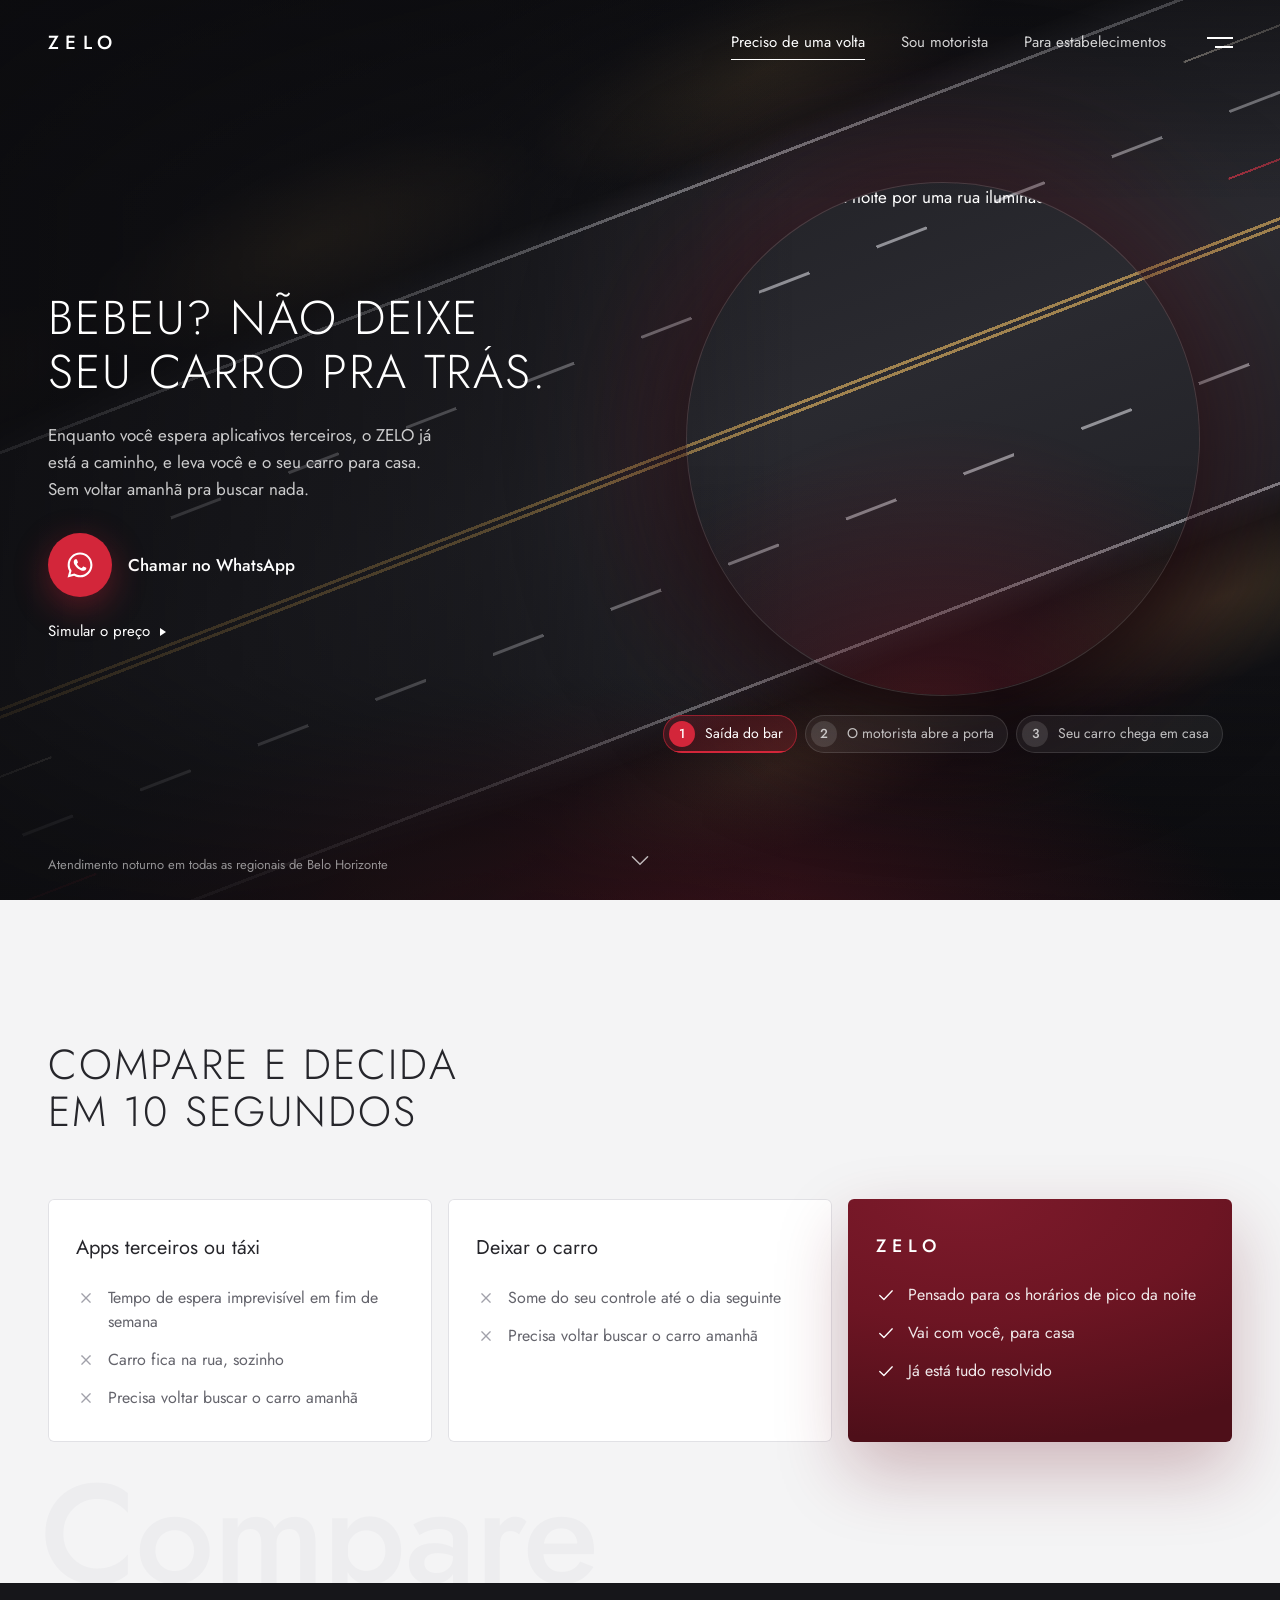
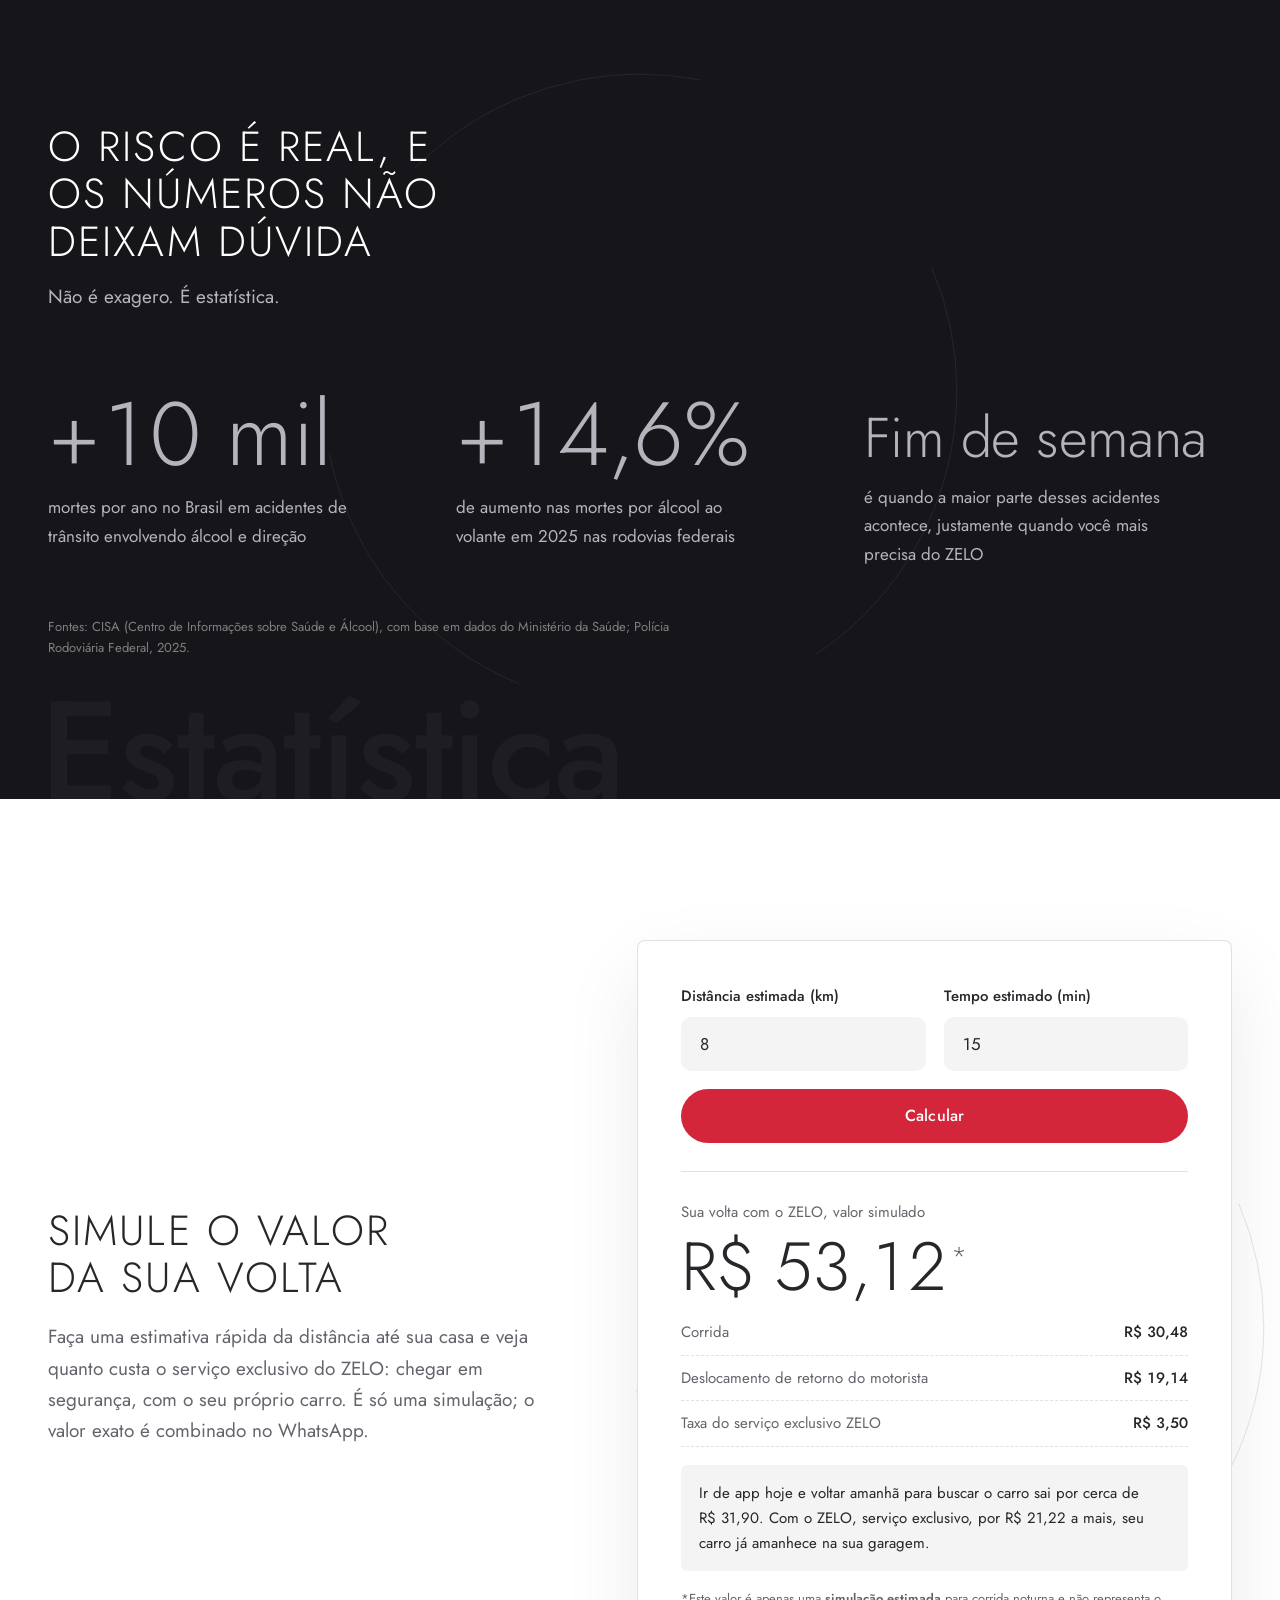
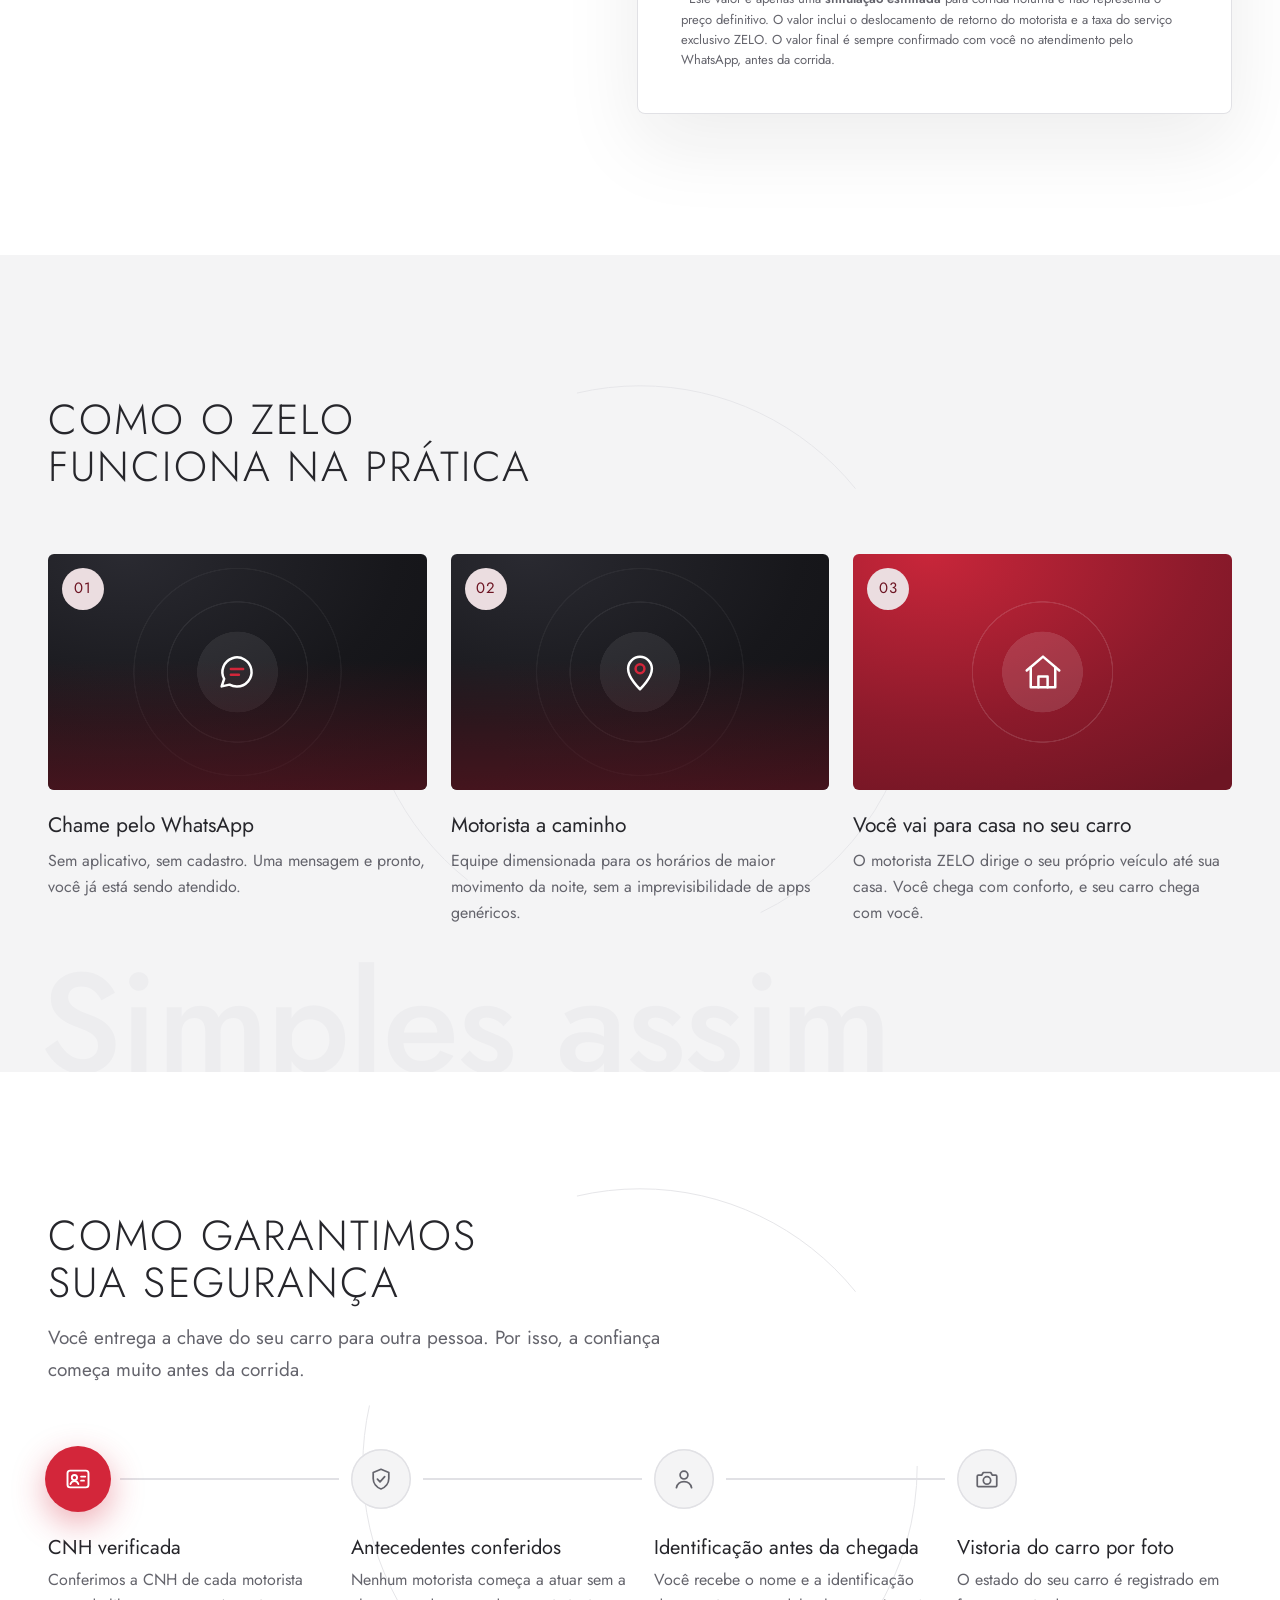
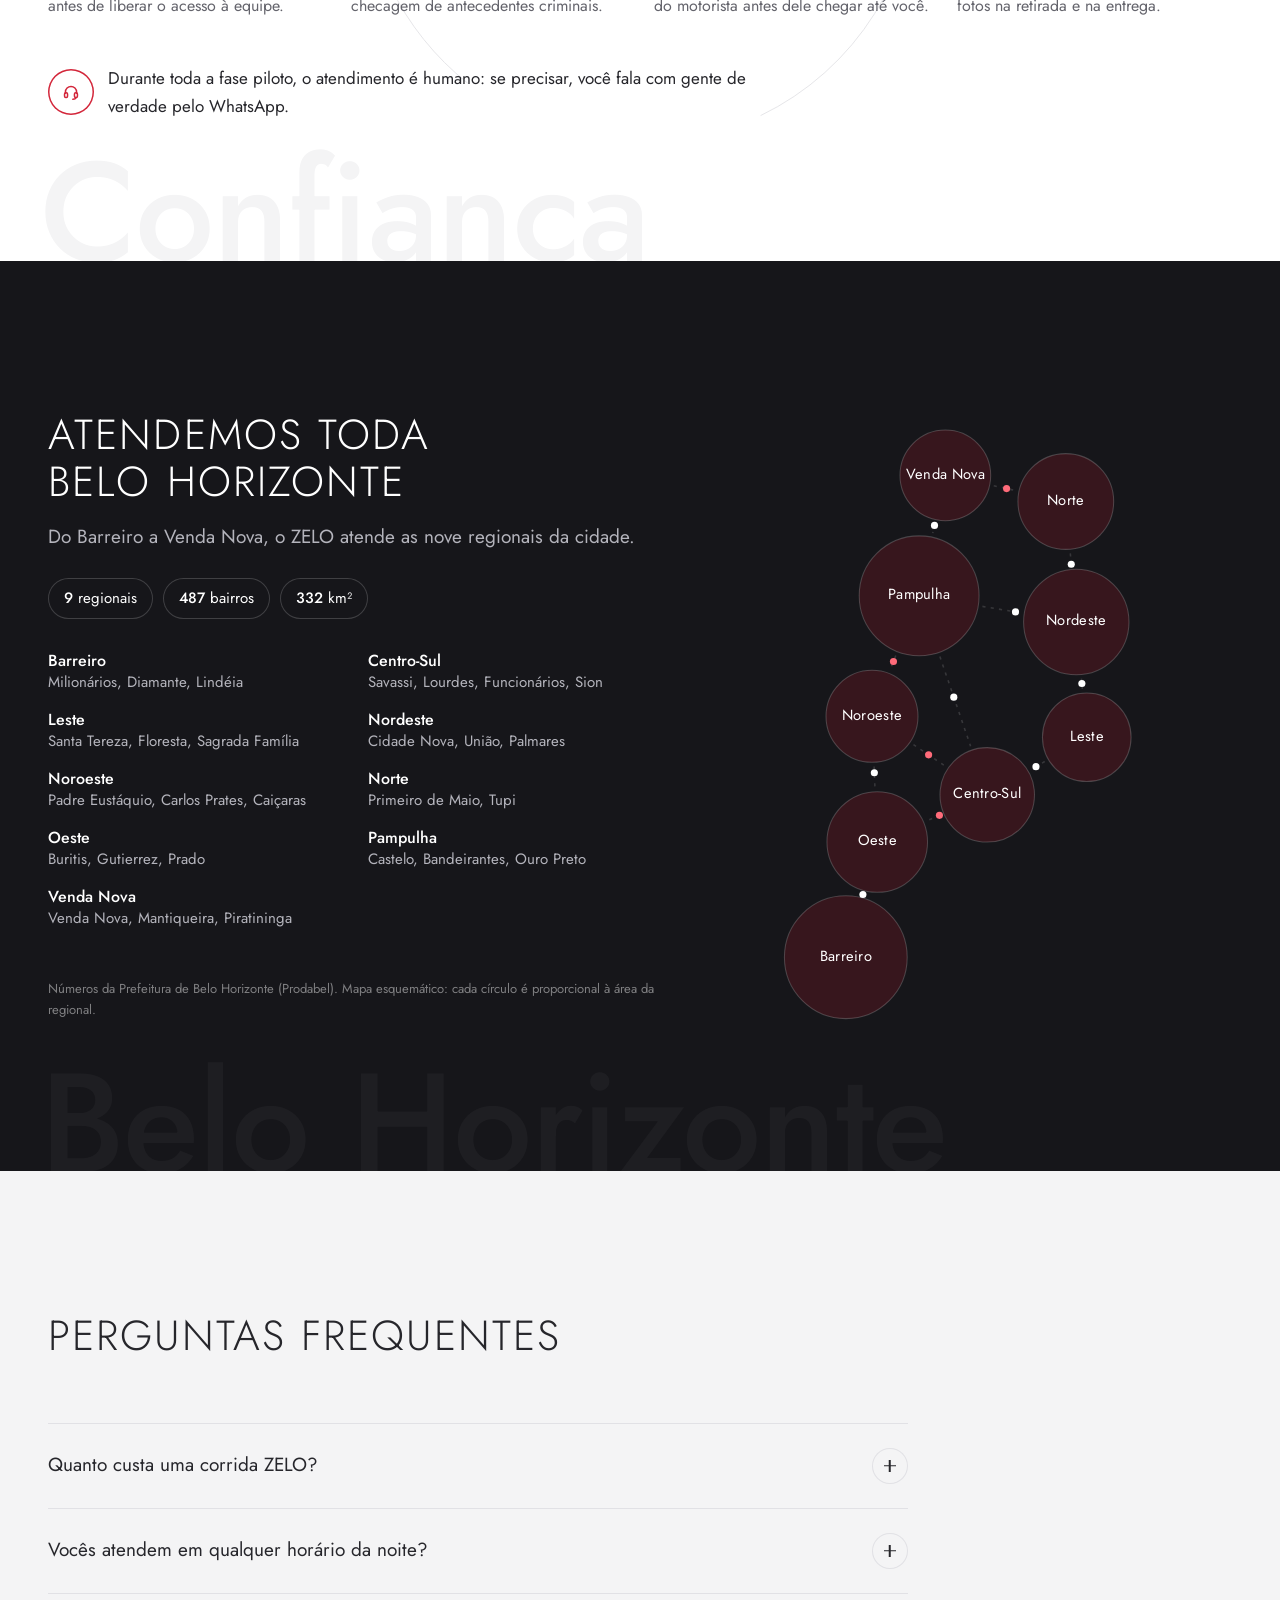
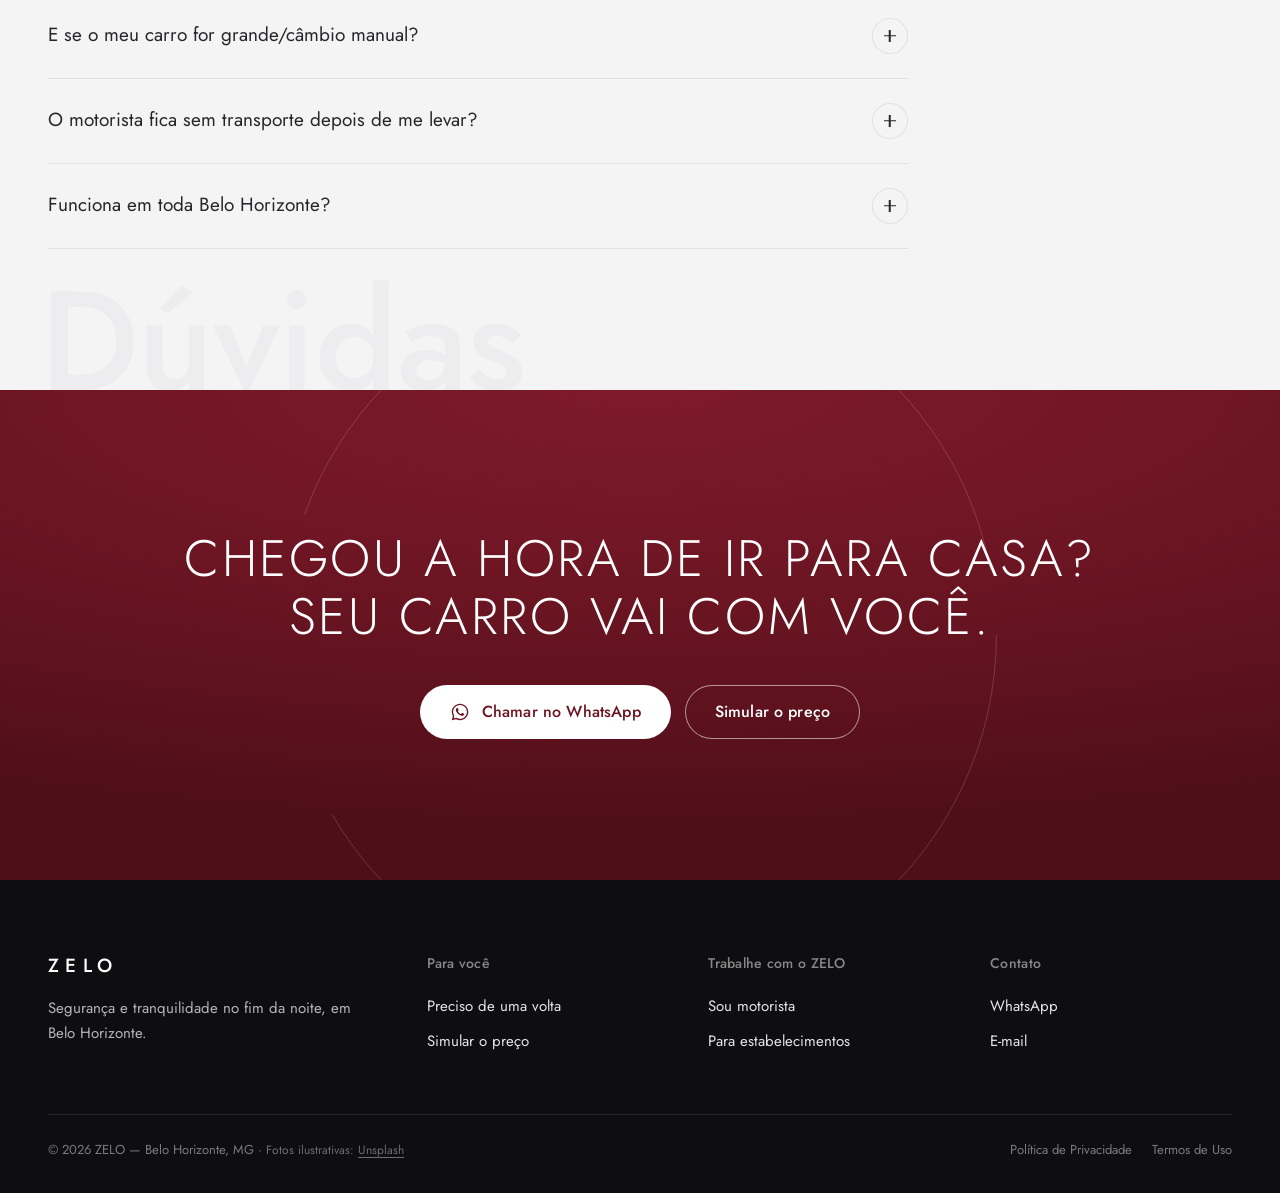
==== commit b81661e6: "Cliente: preço com taxa do serviço exclusivo e textos sem repasse integral - TARIFA: comissao 0.30, " ====
--- a/zelo-landing-cliente.html
+++ b/zelo-landing-cliente.html
@@ -194,7 +194,7 @@
       <div class="z-calc">
         <div class="z-calc__intro" data-reveal>
           <h2 class="z-title">Simule o valor da sua volta</h2>
-          <p class="z-lead">Faça uma estimativa rápida da distância até sua casa e veja quanto custa chegar em segurança, com o seu próprio carro. É só uma simulação; o valor exato é combinado no WhatsApp.</p>
+          <p class="z-lead">Faça uma estimativa rápida da distância até sua casa e veja quanto custa o serviço exclusivo do ZELO: chegar em segurança, com o seu próprio carro. É só uma simulação; o valor exato é combinado no WhatsApp.</p>
         </div>
         <div class="z-calc__panel">
           <div class="z-calc__inputs">
@@ -210,13 +210,14 @@
           <button id="btn-calc-cli" class="z-btn z-btn--block" type="button">Calcular</button>
           <div class="z-calc__result" aria-live="polite">
             <p class="z-calc__label">Sua volta com o ZELO, valor simulado</p>
-            <p class="z-calc__value"><span id="calc-cli-preco">R$ 49,62</span><sup>*</sup></p>
+            <p class="z-calc__value"><span id="calc-cli-preco">R$ 53,12</span><sup>*</sup></p>
             <div class="z-calc__rows">
               <div class="z-calc__row"><span>Corrida</span><strong id="calc-cli-corrida">R$ 30,48</strong></div>
-              <div class="z-calc__row"><span>Retorno do motorista</span><strong id="calc-cli-retorno">R$ 19,14</strong></div>
+              <div class="z-calc__row"><span>Deslocamento de retorno do motorista</span><strong id="calc-cli-retorno">R$ 19,14</strong></div>
+              <div class="z-calc__row"><span>Taxa do serviço exclusivo ZELO</span><strong id="calc-cli-taxa">R$ 3,50</strong></div>
             </div>
-            <p class="z-calc__note" id="calc-cli-comparativo">Ir de app hoje e voltar amanhã para buscar o carro sai por cerca de R$ 31,90. Com o ZELO, por R$ 17,72 a mais, seu carro já amanhece na sua garagem.</p>
-            <p class="z-calc__fine">*Este valor é apenas uma <strong>simulação estimada</strong> para corrida noturna e não representa o preço definitivo. A taxa de retorno cobre a volta do motorista e vai integralmente para ele. O valor final é sempre confirmado com você no atendimento pelo WhatsApp, antes da corrida.</p>
+            <p class="z-calc__note" id="calc-cli-comparativo">Ir de app hoje e voltar amanhã para buscar o carro sai por cerca de R$ 31,90. Com o ZELO, serviço exclusivo, por R$ 21,22 a mais, seu carro já amanhece na sua garagem.</p>
+            <p class="z-calc__fine">*Este valor é apenas uma <strong>simulação estimada</strong> para corrida noturna e não representa o preço definitivo. O valor inclui o deslocamento de retorno do motorista e a taxa do serviço exclusivo ZELO. O valor final é sempre confirmado com você no atendimento pelo WhatsApp, antes da corrida.</p>
           </div>
         </div>
       </div>
@@ -313,7 +314,7 @@
       <div class="z-faq">
         <details>
           <summary>Quanto custa uma corrida ZELO?<span class="z-faq__icon" aria-hidden="true"></span></summary>
-          <div class="z-faq__body"><p>O valor depende da distância até sua casa e tem duas partes: a corrida e a taxa de retorno do motorista. Use o simulador acima para ter uma estimativa; o valor final é confirmado no WhatsApp antes de a corrida começar.</p></div>
+          <div class="z-faq__body"><p>O valor depende da distância até sua casa e tem três partes: a corrida, o deslocamento de retorno do motorista e a taxa do serviço exclusivo ZELO, um valor fixo por volta. Use o simulador acima para ter uma estimativa; o valor final é confirmado no WhatsApp antes de a corrida começar.</p></div>
         </details>
         <details>
           <summary>Vocês atendem em qualquer horário da noite?<span class="z-faq__icon" aria-hidden="true"></span></summary>
@@ -325,7 +326,7 @@
         </details>
         <details>
           <summary>O motorista fica sem transporte depois de me levar?<span class="z-faq__icon" aria-hidden="true"></span></summary>
-          <div class="z-faq__body"><p>Não. O valor da sua volta inclui uma taxa de retorno que vai inteira para o motorista e cobre a volta dele. Ele organiza o retorno por conta própria, sem nenhum impacto no seu atendimento.</p></div>
+          <div class="z-faq__body"><p>Não. O valor da sua volta já inclui o deslocamento de retorno do motorista. Ele organiza a própria volta, sem nenhum impacto no seu atendimento.</p></div>
         </details>
         <details>
           <summary>Funciona em toda Belo Horizonte?<span class="z-faq__icon" aria-hidden="true"></span></summary>
@@ -391,14 +392,16 @@
     precoMin: 0.30,      // R$ por minuto
     corridaMinima: 18,   // R$ nenhuma corrida sai abaixo disso
     adicNoturno: 0.15,   // 15% (operação é 100% noturna)
-    comissao: 0.25,      // ZELO fica com 25% da corrida, motorista com 75%
-    // Taxa de retorno: cobrada do cliente e repassada 100% ao motorista (sem comissão).
+    comissao: 0.30,      // ZELO fica com 30% da corrida, motorista com 70%
+    // Deslocamento de retorno do motorista: cobrado do cliente junto com a corrida.
     // Base = preço estimado de um app comum na mesma distância (tabela de mercado BH 2026).
     retornoBandeirada: 1.8,
     retornoKm: 1.3,
     retornoMin: 0.25,
     retornoFator: 1.2,   // +20% para cobrir tarifa dinâmica de madrugada
-    retornoMinimo: 10,   // R$ piso da taxa de retorno (antes do fator)
+    retornoMinimo: 10,   // R$ piso do deslocamento de retorno (antes do fator)
+    retornoMotorista: 0.90, // motorista recebe 90% do deslocamento de retorno, ZELO 10%
+    taxaServico: 3.50,   // R$ fixo por volta, cobrado do cliente, 100% ZELO (taxa do serviço exclusivo)
   };
 
   const arredondar = (v) => Math.round(v * 100) / 100;
@@ -428,6 +431,7 @@
   const cliPreco = document.getElementById('calc-cli-preco');
   const cliCorrida = document.getElementById('calc-cli-corrida');
   const cliRetorno = document.getElementById('calc-cli-retorno');
+  const cliTaxa = document.getElementById('calc-cli-taxa');
   const cliComparativo = document.getElementById('calc-cli-comparativo');
 
   function atualizarCalcCliente() {
@@ -435,7 +439,8 @@
     const minutos = Math.max(parseFloat(cliMin.value) || 0, 0);
     const corrida = calcularCorrida(km, minutos);
     const retorno = calcularRetorno(km, minutos);
-    const total = arredondar(corrida + retorno);
+    const taxa = TARIFA.taxaServico;
+    const total = arredondar(corrida + retorno + taxa);
     // Alternativa real do cliente: app para casa hoje + app de volta amanhã para buscar o carro
     const doisApps = arredondar(calcularApp(km, minutos) * 2);
     const diferenca = arredondar(total - doisApps);
@@ -443,13 +448,14 @@
     cliPreco.textContent = formatarReal(total);
     cliCorrida.textContent = formatarReal(corrida);
     cliRetorno.textContent = formatarReal(retorno);
+    cliTaxa.textContent = formatarReal(taxa);
 
     if (diferenca > 0) {
       cliComparativo.textContent =
-        `Ir de app hoje e voltar amanhã para buscar o carro sai por cerca de ${formatarReal(doisApps)}. Com o ZELO, por ${formatarReal(diferenca)} a mais, seu carro já amanhece na sua garagem.`;
+        `Ir de app hoje e voltar amanhã para buscar o carro sai por cerca de ${formatarReal(doisApps)}. Com o ZELO, serviço exclusivo, por ${formatarReal(diferenca)} a mais, seu carro já amanhece na sua garagem.`;
     } else {
       cliComparativo.textContent =
-        `Ir de app hoje e voltar amanhã para buscar o carro sai por cerca de ${formatarReal(doisApps)}. Com o ZELO, seu carro já amanhece na sua garagem.`;
+        `Ir de app hoje e voltar amanhã para buscar o carro sai por cerca de ${formatarReal(doisApps)}. Com o ZELO, serviço exclusivo, seu carro já amanhece na sua garagem.`;
     }
   }
 
